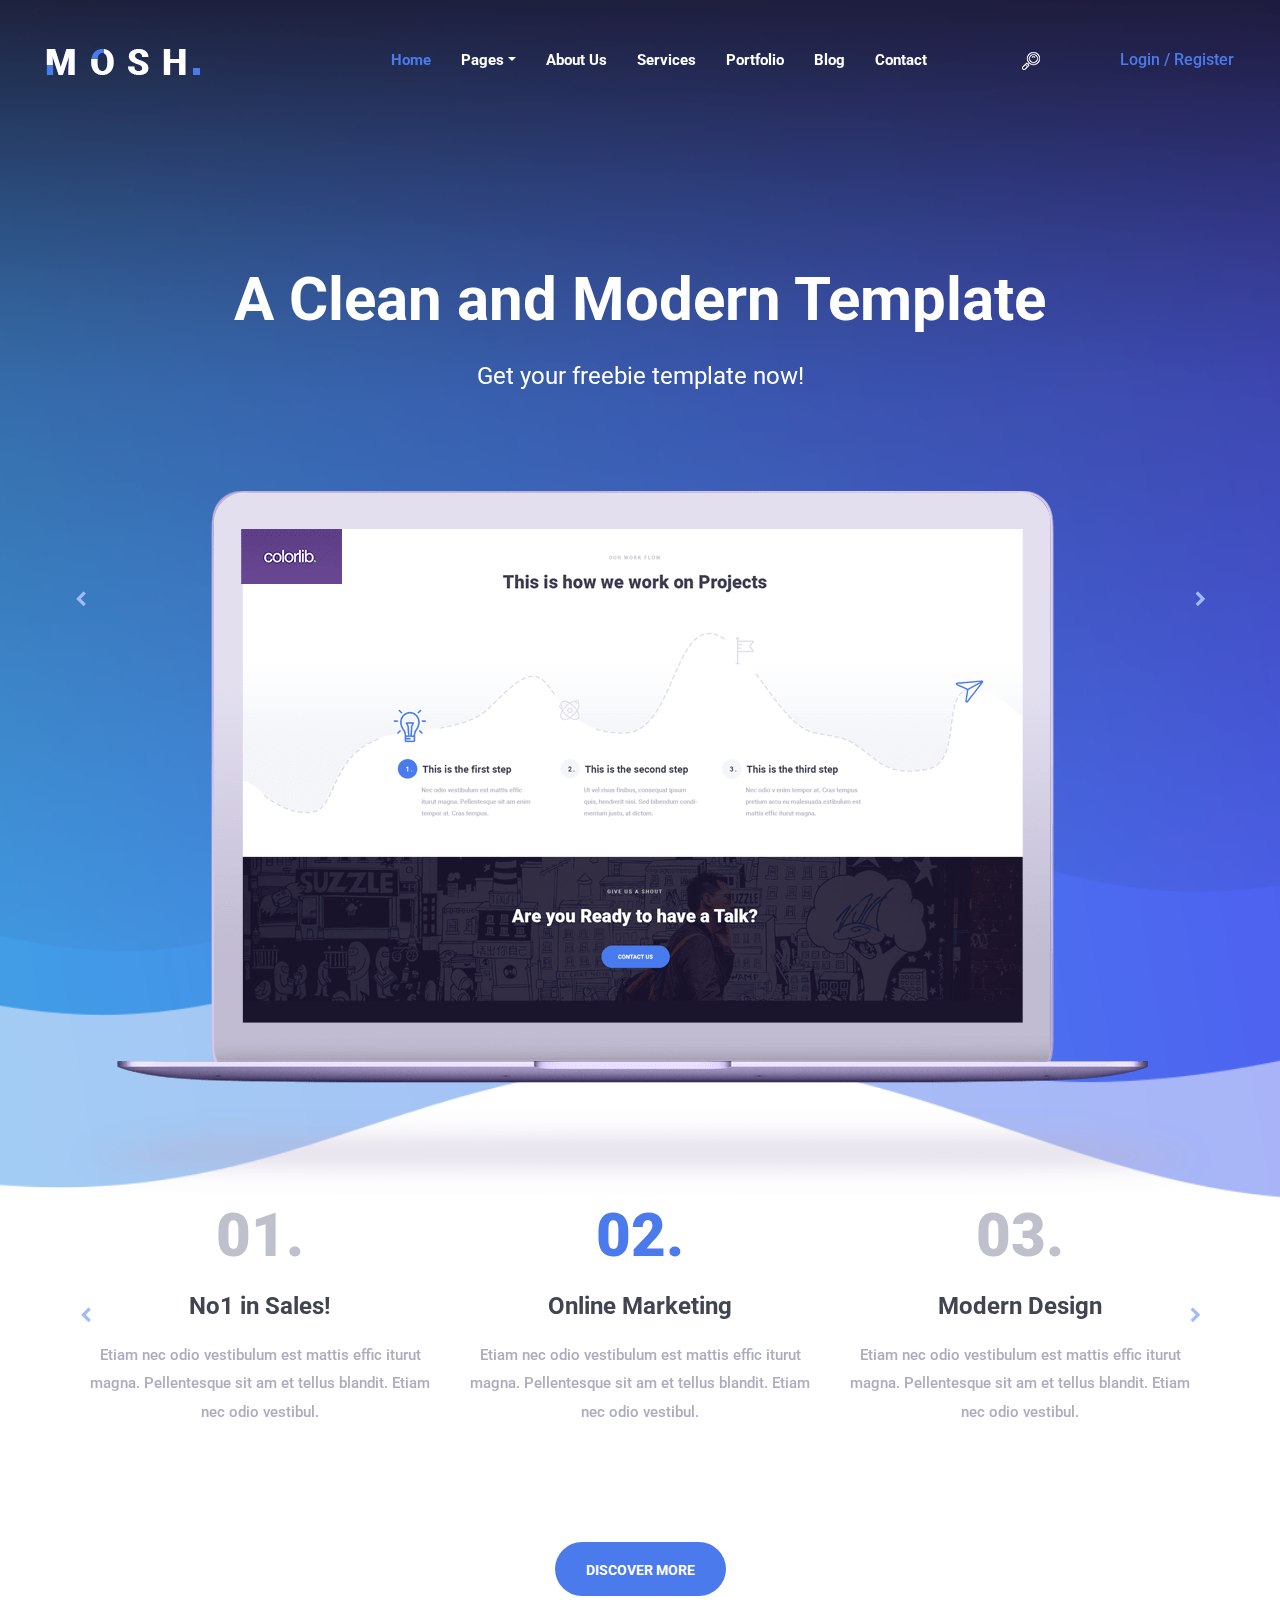
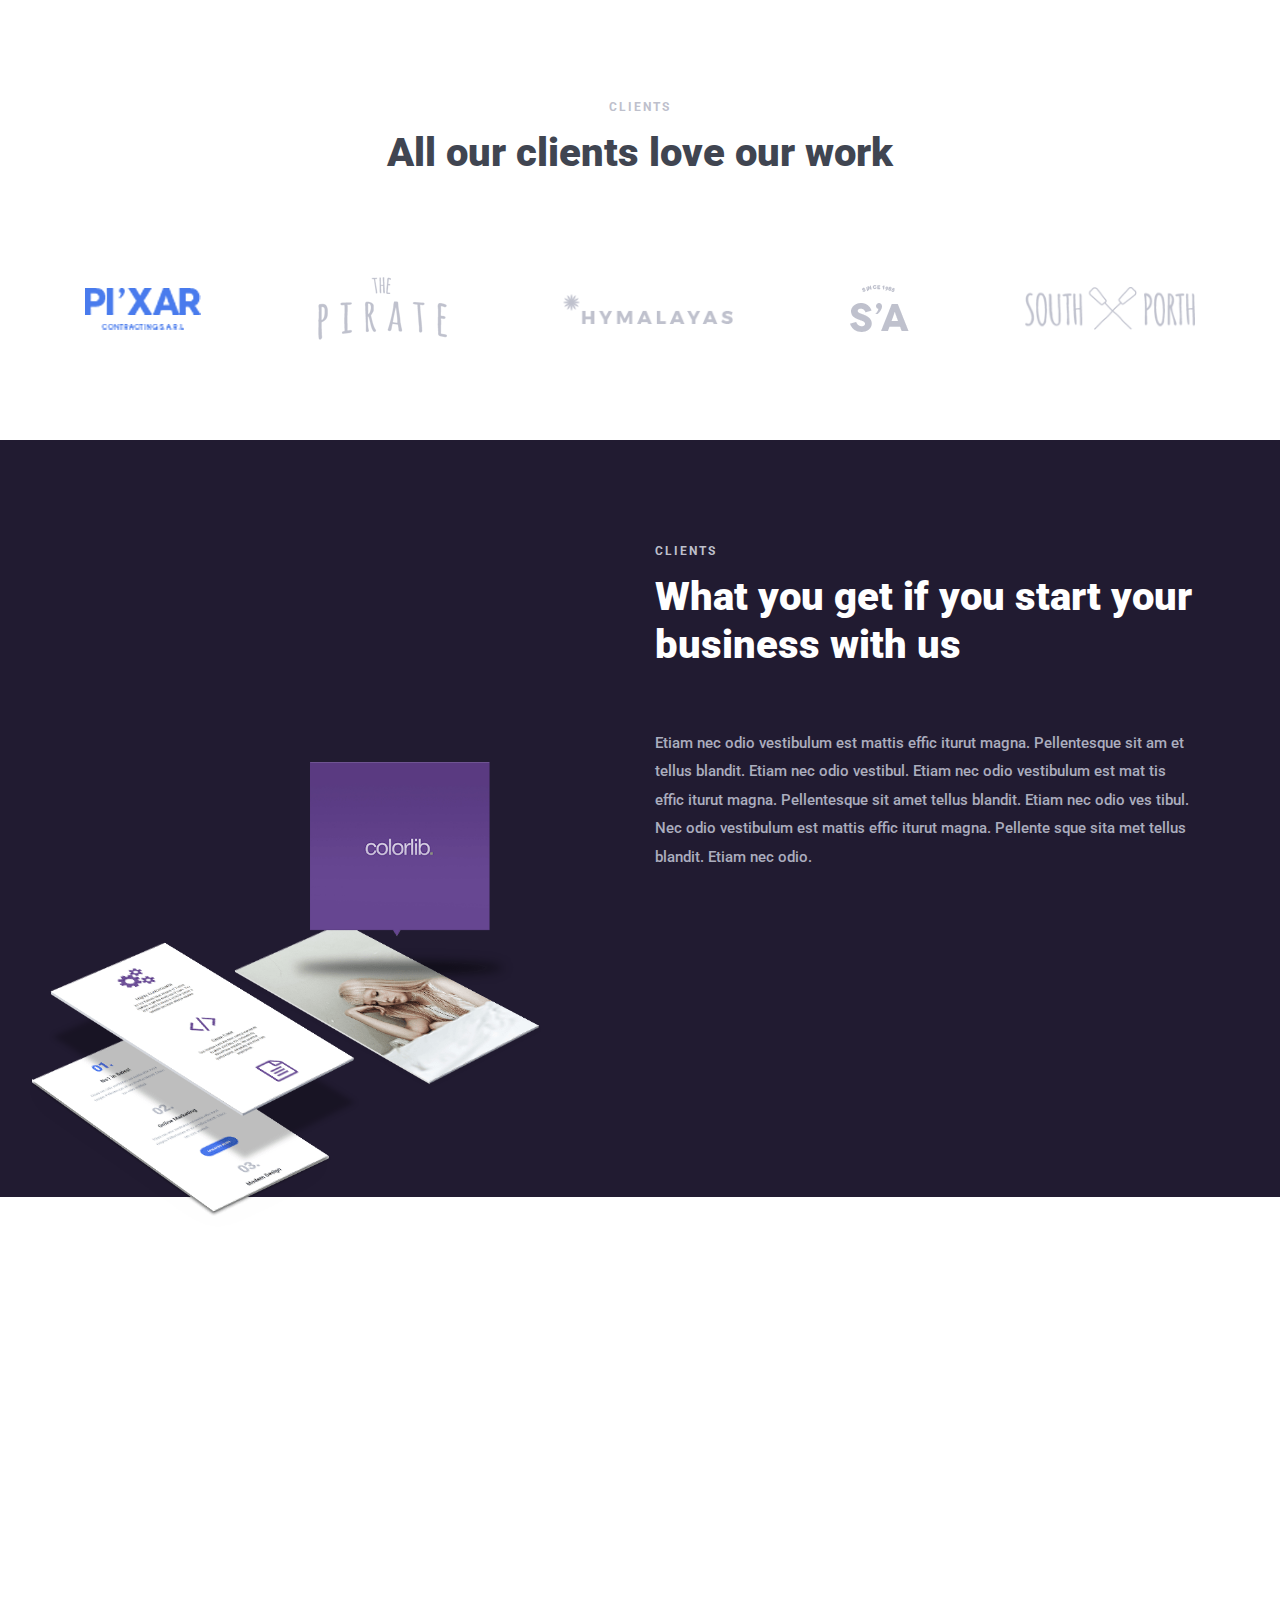
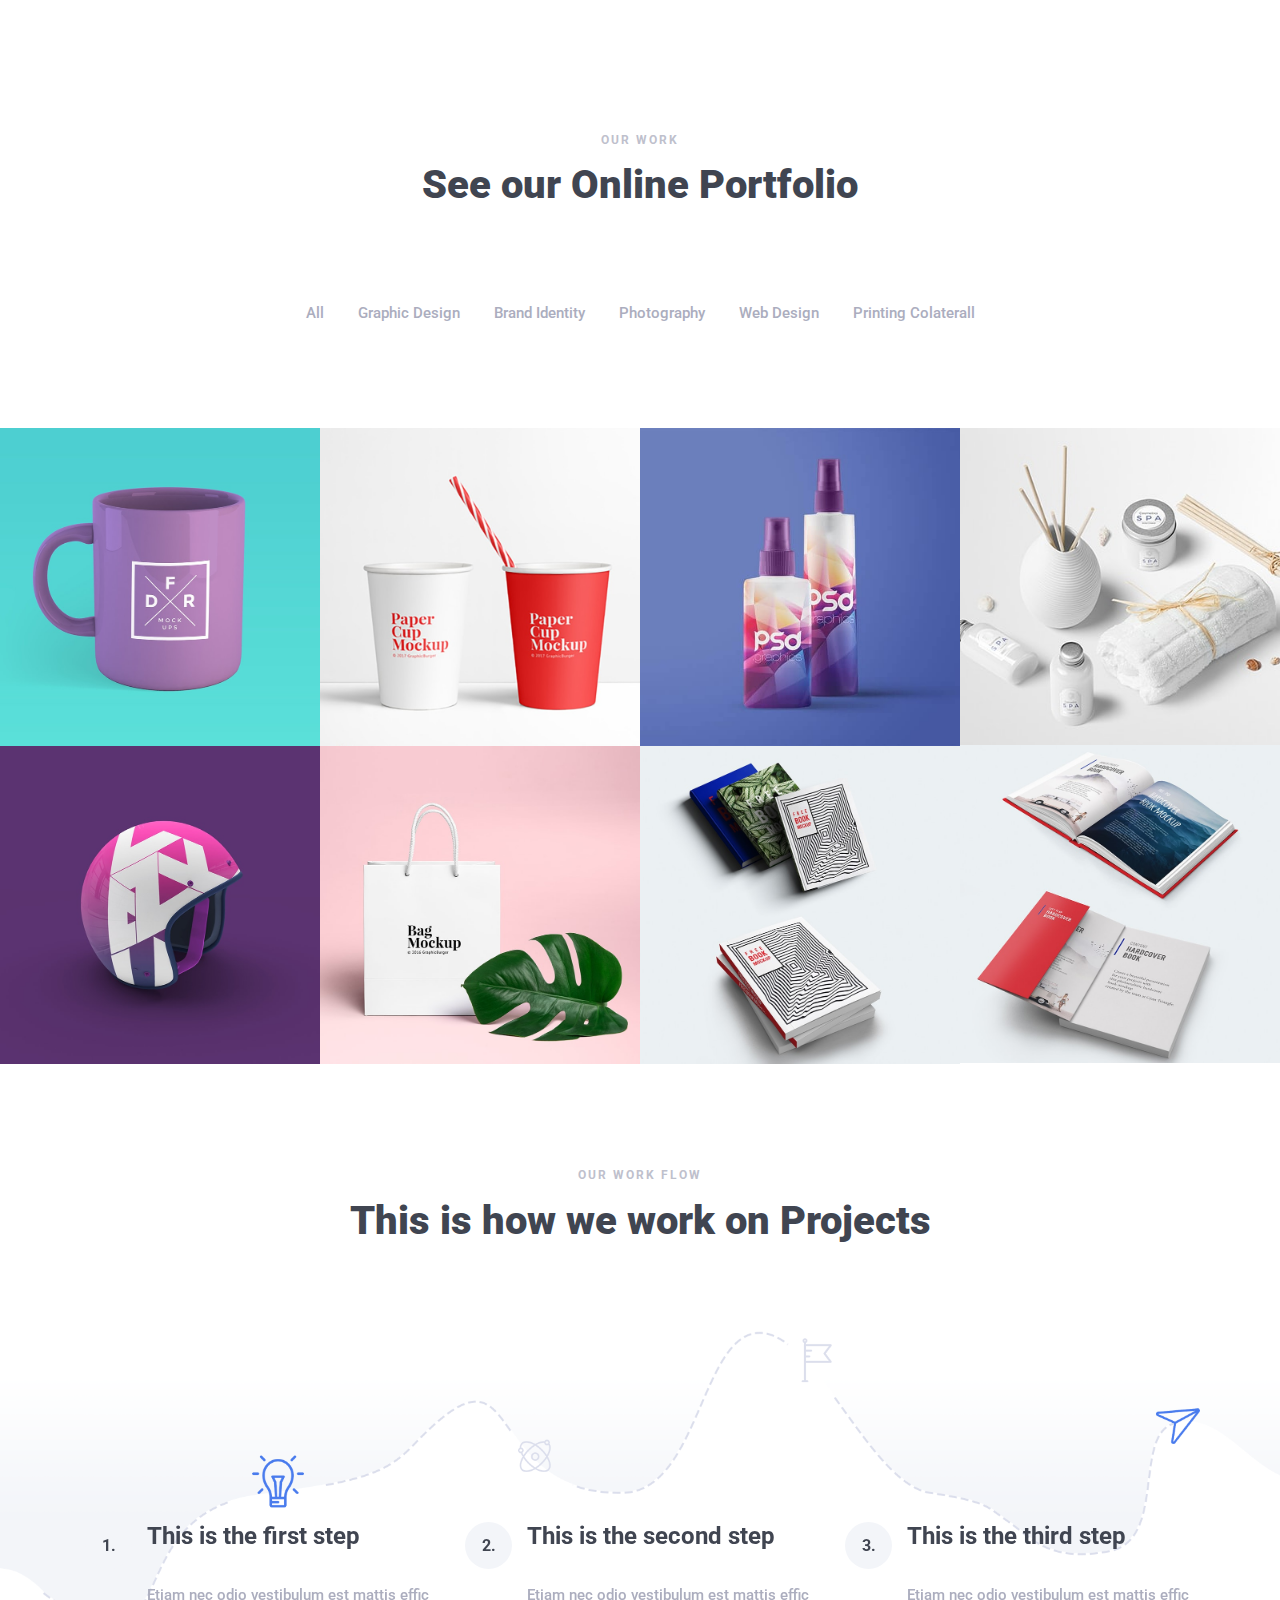
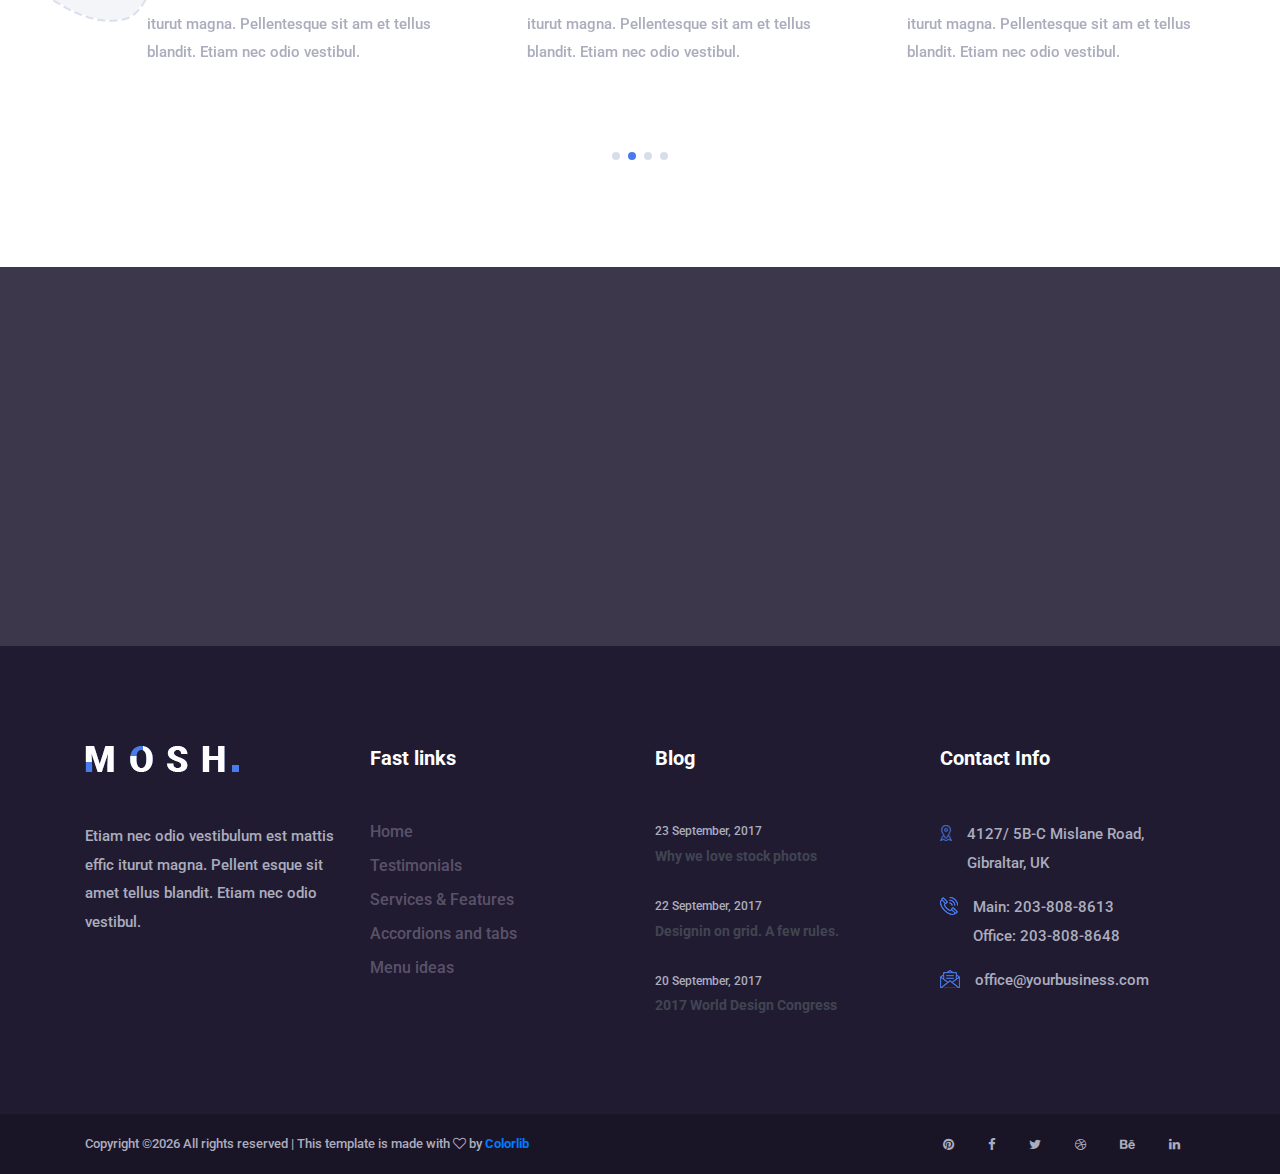
==== index.html @ dcdfb40d "yeet init" ====
<!DOCTYPE html>
<html lang="en">

<head>
  <meta charset="UTF-8">
  <meta name="description" content="">
  <meta http-equiv="X-UA-Compatible" content="IE=edge">
  <meta name="viewport" content="width=device-width, initial-scale=1, shrink-to-fit=no">
  <!-- The above 4 meta tags *must* come first in the head; any other head content must come *after* these tags -->

  <!-- Title -->
  <title>Mosh - Creative Business Template | Home</title>

  <!-- Favicon -->
  <link rel="icon" href="img/core-img/favicon.ico">

  <!-- Core Stylesheet -->
  <link href="style.css" rel="stylesheet">

  <!-- Responsive CSS -->
  <link href="css/responsive.css" rel="stylesheet">

</head>

<body>
  <!-- ***** Preloader Start ***** -->
  <div id="preloader">
    <div class="mosh-preloader"></div>
  </div>

  <!-- ***** Header Area Start ***** -->
  <header class="header_area clearfix">
    <div class="container-fluid h-100">
      <div class="row h-100">
        <!-- Menu Area Start -->
        <div class="col-12 h-100">
          <div class="menu_area h-100">
            <nav class="navbar h-100 navbar-expand-lg align-items-center">
              <!-- Logo -->
              <a class="navbar-brand" href="index.html"><img src="img/core-img/logo.png" alt="logo"></a>

              <!-- Menu Area -->
              <button class="navbar-toggler" type="button" data-toggle="collapse" data-target="#mosh-navbar" aria-controls="mosh-navbar" aria-expanded="false" aria-label="Toggle navigation"><span class="navbar-toggler-icon"></span></button>

              <div class="collapse navbar-collapse justify-content-end" id="mosh-navbar">
                <ul class="navbar-nav animated" id="nav">
                  <li class="nav-item active"><a class="nav-link" href="index.html">Home</a></li>
                  <li class="nav-item dropdown">
                    <a class="nav-link dropdown-toggle" href="#" id="moshDropdown" role="button" data-toggle="dropdown" aria-haspopup="true" aria-expanded="false">Pages</a>
                    <div class="dropdown-menu" aria-labelledby="moshDropdown">
                      <a class="dropdown-item" href="index.html">Home</a>
                      <a class="dropdown-item" href="about.html">About Us</a>
                      <a class="dropdown-item" href="services.html">Services</a>
                      <a class="dropdown-item" href="portfolio.html">Portfolio</a>
                      <a class="dropdown-item" href="blog.html">Blog</a>
                      <a class="dropdown-item" href="contact.html">Contact</a>
                      <div class="dropdown-divider"></div>
                      <a class="dropdown-item" href="elements.html">Elements</a>
                    </div>
                  </li>
                  <li class="nav-item"><a class="nav-link" href="about.html">About Us</a></li>
                  <li class="nav-item"><a class="nav-link" href="services.html">Services</a></li>
                  <li class="nav-item"><a class="nav-link" href="portfolio.html">Portfolio</a></li>
                  <li class="nav-item"><a class="nav-link" href="blog.html">Blog</a></li>
                  <li class="nav-item"><a class="nav-link" href="contact.html">Contact</a></li>
                </ul>
                <!-- Search Form Area Start -->
                <div class="search-form-area animated">
                  <form action="#" method="post">
                    <input type="search" name="search" id="search" placeholder="Type keywords &amp; hit enter">
                    <button type="submit" class="d-none"><img src="img/core-img/search-icon.png" alt="Search"></button>
                  </form>
                </div>
                <!-- Search btn -->
                <div class="search-button">
                  <a href="#" id="search-btn"><img src="img/core-img/search-icon.png" alt="Search"></a>
                </div>
                <!-- Login/Register btn -->
                <div class="login-register-btn">
                  <a href="#">Login</a>
                  <a href="#">/ Register</a>
                </div>
              </div>
            </nav>
          </div>
        </div>
      </div>
    </div>
  </header>
  <!-- ***** Header Area End ***** -->

  <!-- ***** Welcome Area Start ***** -->
  <section class="welcome_area clearfix" id="home" style="background-image: url(img/bg-img/welcome-bg.png)">
    <div class="hero-slides owl-carousel">
      <!-- Single Hero Slides -->
      <div class="single-hero-slide d-flex align-items-end justify-content-center">
        <div class="hero-slide-content text-center">
          <h2>A Clean and Modern Template</h2>
          <h4>Get your freebie template now!</h4>
          <img class="slide-img" src="img/bg-img/device.png" alt="">
        </div>
      </div>
      <!-- Single Hero Slides -->
      <div class="single-hero-slide d-flex align-items-end justify-content-center">
        <div class="hero-slide-content text-center">
          <h2>A Clean and Modern Template</h2>
          <h4>Get your freebie template now!</h4>
          <img class="slide-img" src="img/bg-img/device.png" alt="">
        </div>
      </div>
    </div>
  </section>
  <!-- ***** Welcome Area End ***** -->

  <!-- ***** Service Area Start ***** -->
  <section class="mosh-service-area clearfix">
    <div class="container">
      <div class="row">
        <div class="col-12">
          <div class="mosh-service-slides owl-carousel">
            <!-- Single Service Area -->
            <div class="single-service-area text-center">
              <h2>01.</h2>
              <h4>No1 in Sales!</h4>
              <p>Etiam nec odio vestibulum est mattis effic iturut magna. Pellentesque sit am et tellus blandit. Etiam nec odio vestibul.</p>
            </div>
            <!-- Single Service Area -->
            <div class="single-service-area text-center">
              <h2>02.</h2>
              <h4>Online Marketing</h4>
              <p>Etiam nec odio vestibulum est mattis effic iturut magna. Pellentesque sit am et tellus blandit. Etiam nec odio vestibul.</p>
            </div>
            <!-- Single Service Area -->
            <div class="single-service-area text-center">
              <h2>03.</h2>
              <h4>Modern Design</h4>
              <p>Etiam nec odio vestibulum est mattis effic iturut magna. Pellentesque sit am et tellus blandit. Etiam nec odio vestibul.</p>
            </div>
            <!-- Single Service Area -->
            <div class="single-service-area text-center">
              <h2>04.</h2>
              <h4>No1 in Sales!</h4>
              <p>Etiam nec odio vestibulum est mattis effic iturut magna. Pellentesque sit am et tellus blandit. Etiam nec odio vestibul.</p>
            </div>
            <!-- Single Service Area -->
            <div class="single-service-area text-center">
              <h2>05.</h2>
              <h4>Online Marketing</h4>
              <p>Etiam nec odio vestibulum est mattis effic iturut magna. Pellentesque sit am et tellus blandit. Etiam nec odio vestibul.</p>
            </div>
            <!-- Single Service Area -->
            <div class="single-service-area text-center">
              <h2>06.</h2>
              <h4>Modern Design</h4>
              <p>Etiam nec odio vestibulum est mattis effic iturut magna. Pellentesque sit am et tellus blandit. Etiam nec odio vestibul.</p>
            </div>
          </div>
        </div>
        <!-- Discover More btn -->
        <div class="col-12 text-center mt-100">
          <a href="#" class="btn mosh-btn">Discover More</a>
        </div>
      </div>
    </div>
  </section>
  <!-- ***** Service Area End ***** -->

  <!-- ***** Clients Area Start ***** -->
  <section class="mosh-clients-area section_padding_100 clearfix">
    <div class="container">
      <div class="row">
        <div class="col-12">
          <div class="section-heading text-center">
            <p>clients</p>
            <h2>All our clients love our work</h2>
          </div>
        </div>
        <div class="col-12">
          <div class="clients-logo-area d-sm-flex align-items-center justify-content-between">
            <a href="#"><img src="img/clients-img/1.png" alt=""></a>
            <a href="#"><img src="img/clients-img/2.png" alt=""></a>
            <a href="#"><img src="img/clients-img/3.png" alt=""></a>
            <a href="#"><img src="img/clients-img/4.png" alt=""></a>
            <a href="#"><img src="img/clients-img/5.png" alt=""></a>
          </div>
        </div>
      </div>
    </div>
  </section>
  <!-- ***** Clients Area End ***** -->

  <!-- ***** Features Area Start ***** -->
  <section class="mosh-features-area section_padding_100 clearfix">
    <div class="container">
      <div class="row justify-content-end">
        <div class="col-12 col-md-6">
          <div class="section-heading">
            <p>clients</p>
            <h2>What you get if you start your business with us</h2>
          </div>
          <div class="features-content">
            <p>Etiam nec odio vestibulum est mattis effic iturut magna. Pellentesque sit am et tellus blandit. Etiam nec odio vestibul. Etiam nec odio vestibulum est mat tis effic iturut magna. Pellentesque sit amet tellus blandit. Etiam nec odio ves
              tibul. Nec odio vestibulum est mattis effic iturut magna. Pellente sque sita met tellus blandit. Etiam nec odio.</p>
            <!-- Progress Bar Content Area -->
            <div class="features-progress-bar mt-50">
              <!-- Single Progress Bar -->
              <div class="single_progress_bar mb-15 wow fadeInUp" data-wow-delay="0.2s">
                <p>Development</p>
                <div id="bar1" class="barfiller">
                  <div class="tipWrap">
                    <span class="tip"></span>
                  </div>
                  <span class="fill" data-percentage="70"></span>
                </div>
              </div>
              <!-- Single Progress Bar -->
              <div class="single_progress_bar mb-15 wow fadeInUp" data-wow-delay="0.4s">
                <p>Design</p>
                <div id="bar2" class="barfiller">
                  <div class="tipWrap">
                    <span class="tip"></span>
                  </div>
                  <span class="fill" data-percentage="90"></span>
                </div>
              </div>
              <!-- Single Progress Bar -->
              <div class="single_progress_bar mb-15 wow fadeInUp" data-wow-delay="0.6s">
                <p>SEO</p>
                <div id="bar3" class="barfiller">
                  <div class="tipWrap">
                    <span class="tip"></span>
                  </div>
                  <span class="fill" data-percentage="55"></span>
                </div>
              </div>
            </div>
          </div>
        </div>
      </div>
    </div>
    <!-- Feature Thumb -->
    <div class="features-img">
      <img src="img/bg-img/features.png" alt="">
    </div>
  </section>
  <!-- ***** Feature Area End ***** -->

  <!-- ***** Service Area Start ***** -->
  <section class="mosh-more-services-area d-sm-flex clearfix">
    <div class="single-more-service-area">
      <div class="more-service-content text-center wow fadeInUp" data-wow-delay=".1s">
        <img src="img/core-img/trophy.png" alt="">
        <h4>No1 in Sales!</h4>
        <p>Nec odio vestibulum est mattis effic iturut magna. Pellentesque sit am.</p>
      </div>
    </div>
    <div class="single-more-service-area">
      <div class="more-service-content text-center wow fadeInUp" data-wow-delay=".4s">
        <img src="img/core-img/edit.png" alt="">
        <h4>Documentation inside</h4>
        <p>Tiam nec odio vestibulum est mattis effic iturut magna. Pellentesque sit am.</p>
      </div>
    </div>
    <div class="single-more-service-area">
      <div class="more-service-content text-center wow fadeInUp" data-wow-delay=".7s">
        <img src="img/core-img/video-camera.png" alt="">
        <h4>Modern Design</h4>
        <p>Etiam nec odio vestibulum est mattis effic iturut magna. Pellentesque sit am.</p>
      </div>
    </div>
    <div class="single-more-service-area">
      <div class="more-service-content text-center wow fadeInUp" data-wow-delay="1s">
        <img src="img/core-img/presentation.png" alt="">
        <h4>Marketing Strategist</h4>
        <p>Etiam nec odio vestibulum est mattis effic iturut magna. Pellentesque sit am.</p>
      </div>
    </div>
  </section>
  <!-- ***** Service Area End ***** -->

  <!-- ***** Portfolio Area Start ***** -->
  <section class="mosh-portfolio-area section_padding_100_0 clearfix">
    <div class="container">
      <div class="row">
        <div class="col-12">
          <div class="section-heading text-center">
            <p>Our Work</p>
            <h2>See our Online Portfolio</h2>
          </div>
        </div>
      </div>
    </div>

    <div class="mosh-projects-menu">
      <div class="text-center portfolio-menu">
        <p class="active" data-filter="*">All</p>
        <p data-filter=".gd">Graphic Design</p>
        <p data-filter=".bi">Brand Identity</p>
        <p data-filter=".pho">Photography</p>
        <p data-filter=".wd">Web Design</p>
        <p data-filter=".pc">Printing Colaterall</p>
      </div>
    </div>

    <div class="mosh-portfolio">
      <!-- Single gallery Item Start -->
      <div class="single_gallery_item gd">
        <img src="img/portfolio-img/1.jpg" alt="">
        <div class="gallery-hover-overlay d-flex align-items-center justify-content-center">
          <div class="port-hover-text text-center">
            <h4>DFR Corp. Branding</h4>
            <a href="#">Brand Identity</a>
          </div>
        </div>
      </div>
      <!-- Single gallery Item Start -->
      <div class="single_gallery_item bi">
        <img src="img/portfolio-img/2.jpg" alt="">
        <div class="gallery-hover-overlay d-flex align-items-center justify-content-center">
          <div class="port-hover-text text-center">
            <h4>DFR Corp. Branding</h4>
            <a href="#">Brand Identity</a>
          </div>
        </div>
      </div>
      <!-- Single gallery Item Start -->
      <div class="single_gallery_item gd bi">
        <img src="img/portfolio-img/3.jpg" alt="">
        <div class="gallery-hover-overlay d-flex align-items-center justify-content-center">
          <div class="port-hover-text text-center">
            <h4>DFR Corp. Branding</h4>
            <a href="#">Brand Identity</a>
          </div>
        </div>
      </div>
      <!-- Single gallery Item Start -->
      <div class="single_gallery_item pho">
        <img src="img/portfolio-img/4.jpg" alt="">
        <div class="gallery-hover-overlay d-flex align-items-center justify-content-center">
          <div class="port-hover-text text-center">
            <h4>DFR Corp. Branding</h4>
            <a href="#">Brand Identity</a>
          </div>
        </div>
      </div>
      <!-- Single gallery Item Start -->
      <div class="single_gallery_item pho">
        <img src="img/portfolio-img/5.jpg" alt="">
        <div class="gallery-hover-overlay d-flex align-items-center justify-content-center">
          <div class="port-hover-text text-center">
            <h4>DFR Corp. Branding</h4>
            <a href="#">Brand Identity</a>
          </div>
        </div>
      </div>
      <!-- Single gallery Item Start -->
      <div class="single_gallery_item wd pc">
        <img src="img/portfolio-img/6.jpg" alt="">
        <div class="gallery-hover-overlay d-flex align-items-center justify-content-center">
          <div class="port-hover-text text-center">
            <h4>DFR Corp. Branding</h4>
            <a href="#">Brand Identity</a>
          </div>
        </div>
      </div>
      <!-- Single gallery Item Start -->
      <div class="single_gallery_item wd">
        <img src="img/portfolio-img/7.jpg" alt="">
        <div class="gallery-hover-overlay d-flex align-items-center justify-content-center">
          <div class="port-hover-text text-center">
            <h4>DFR Corp. Branding</h4>
            <a href="#">Brand Identity</a>
          </div>
        </div>
      </div>
      <!-- Single gallery Item Start -->
      <div class="single_gallery_item pc">
        <img src="img/portfolio-img/8.jpg" alt="">
        <div class="gallery-hover-overlay d-flex align-items-center justify-content-center">
          <div class="port-hover-text text-center">
            <h4>DFR Corp. Branding</h4>
            <a href="#">Brand Identity</a>
          </div>
        </div>
      </div>
    </div>
  </section>
  <!-- ***** Portfolio Area End ***** -->

  <!-- ***** Workflow Area Start ***** -->
  <section class="mosh-workflow-area section_padding_100_0 clearfix">
    <div class="container">
      <div class="row">
        <div class="col-12">
          <div class="section-heading text-center mb-0">
            <p>Our Work Flow</p>
            <h2>This is how we work on Projects</h2>
          </div>
        </div>
      </div>
    </div>

    <div class="workflow-img">
      <img src="img/core-img/work-progress.png" alt="">
    </div>

    <div class="workflow-slides-area">
      <div class="container">
        <div class="row">
          <div class="col-12">
            <div class="mosh-workflow-slides owl-carousel">
              <!-- Single Service Area -->
              <div class="single-workflow-area d-flex">
                <h2>1.</h2>
                <div class="workflow-content ml-15">
                  <h4>This is the first step</h4>
                  <p>Etiam nec odio vestibulum est mattis effic iturut magna. Pellentesque sit am et tellus blandit. Etiam nec odio vestibul.</p>
                </div>
              </div>
              <!-- Single Service Area -->
              <div class="single-workflow-area d-flex">
                <h2>2.</h2>
                <div class="workflow-content ml-15">
                  <h4>This is the second step</h4>
                  <p>Etiam nec odio vestibulum est mattis effic iturut magna. Pellentesque sit am et tellus blandit. Etiam nec odio vestibul.</p>
                </div>
              </div>
              <!-- Single Service Area -->
              <div class="single-workflow-area d-flex">
                <h2>3.</h2>
                <div class="workflow-content ml-15">
                  <h4>This is the third step</h4>
                  <p>Etiam nec odio vestibulum est mattis effic iturut magna. Pellentesque sit am et tellus blandit. Etiam nec odio vestibul.</p>
                </div>
              </div>
              <!-- Single Service Area -->
              <div class="single-workflow-area d-flex">
                <h2>4.</h2>
                <div class="workflow-content ml-15">
                  <h4>This is the fourth step</h4>
                  <p>Etiam nec odio vestibulum est mattis effic iturut magna. Pellentesque sit am et tellus blandit. Etiam nec odio vestibul.</p>
                </div>
              </div>
            </div>
          </div>
        </div>
      </div>
    </div>
  </section>
  <!-- ***** Service Area End ***** -->

  <!-- ***** CTA Area Start ***** -->
  <section class="mosh-call-to-action-area bg-img bg-overlay section_padding_100" style="background-image: url(img/bg-img/cta.jpg);">
    <div class="container">
      <div class="row">
        <div class="col-12">
          <div class="cta-content text-center wow fadeIn" data-wow-delay="0.5s">
            <div class="section-heading">
              <p>give us a shout</p>
              <h2>Are you Ready to have a Talk?</h2>
              <a href="contact.html" class="btn mosh-btn">Contact Us</a>
            </div>
          </div>
        </div>
      </div>
    </div>
  </section>
  <!-- ***** CTA Area End ***** -->

  <!-- ***** Footer Area Start ***** -->
  <footer class="footer-area clearfix">
    <!-- Top Fotter Area -->
    <div class="top-footer-area section_padding_100_0">
      <div class="container">
        <div class="row">
          <div class="col-12 col-sm-6 col-lg-3">
            <div class="single-footer-widget mb-100">
              <a href="#" class="mb-50 d-block"><img src="img/core-img/logo.png" alt=""></a>
              <p>Etiam nec odio vestibulum est mattis effic iturut magna. Pellent esque sit amet tellus blandit. Etiam nec odio vestibul.</p>
            </div>
          </div>
          <div class="col-12 col-sm-6 col-lg-3">
            <div class="single-footer-widget mb-100">
              <h5>Fast links</h5>
              <ul>
                <li><a href="#">Home</a></li>
                <li><a href="#">Testimonials</a></li>
                <li><a href="#">Services &amp; Features</a></li>
                <li><a href="#">Accordions and tabs</a></li>
                <li><a href="#">Menu ideas</a></li>
              </ul>
            </div>
          </div>
          <div class="col-12 col-sm-6 col-lg-3">
            <div class="single-footer-widget mb-100">
              <h5>Blog</h5>
              <div class="footer-single--blog-post">
                <a href="#" class="blog-post-date">
                  <p>23 September, 2017</p>
                </a>
                <a href="#" class="blog-post-title">
                  <h6>Why we love stock photos</h6>
                </a>
              </div>
              <div class="footer-single--blog-post">
                <a href="#" class="blog-post-date">
                  <p>22 September, 2017</p>
                </a>
                <a href="#" class="blog-post-title">
                  <h6>Designin on grid. A few rules. </h6>
                </a>
              </div>
              <div class="footer-single--blog-post">
                <a href="#" class="blog-post-date">
                  <p>20 September, 2017</p>
                </a>
                <a href="#" class="blog-post-title">
                  <h6>2017 World Design Congress</h6>
                </a>
              </div>
            </div>
          </div>
          <div class="col-12 col-sm-6 col-lg-3">
            <div class="single-footer-widget mb-100">
              <h5>Contact Info</h5>
              <div class="footer-single-contact-info d-flex">
                <div class="contact-icon">
                  <img src="img/core-img/map.png" alt="">
                </div>
                <p>4127/ 5B-C Mislane Road, Gibraltar, UK</p>
              </div>
              <div class="footer-single-contact-info d-flex">
                <div class="contact-icon">
                  <img src="img/core-img/call.png" alt="">
                </div>
                <p>Main: 203-808-8613 <br> Office: 203-808-8648</p>
              </div>
              <div class="footer-single-contact-info d-flex">
                <div class="contact-icon">
                  <img src="img/core-img/message.png" alt="">
                </div>
                <p>office@yourbusiness.com</p>
              </div>
            </div>
          </div>
        </div>
      </div>
    </div>
    <!-- Fotter Bottom Area -->
    <div class="footer-bottom-area">
      <div class="container h-100">
        <div class="row h-100">
          <div class="col-12 h-100">
            <div class="footer-bottom-content h-100 d-md-flex justify-content-between align-items-center">
              <div class="copyright-text">
                <p>
                  <!-- Link back to Colorlib can't be removed. Template is licensed under CC BY 3.0. -->
                  Copyright &copy;<script>
                    document.write(new Date().getFullYear());
                  </script> All rights reserved | This template is made with <i class="fa fa-heart-o" aria-hidden="true"></i> by <a href="https://colorlib.com" target="_blank">Colorlib</a>
                  <!-- Link back to Colorlib can't be removed. Template is licensed under CC BY 3.0. -->
                </p>
              </div>
              <div class="footer-social-info">
                <a href="#"><i class="fa fa-pinterest" aria-hidden="true"></i></a>
                <a href="#"><i class="fa fa-facebook" aria-hidden="true"></i></a>
                <a href="#"><i class="fa fa-twitter" aria-hidden="true"></i></a>
                <a href="#"><i class="fa fa-dribbble" aria-hidden="true"></i></a>
                <a href="#"><i class="fa fa-behance" aria-hidden="true"></i></a>
                <a href="#"><i class="fa fa-linkedin" aria-hidden="true"></i></a>
              </div>
            </div>
          </div>
        </div>
      </div>
    </div>
  </footer>
  <!-- ***** Footer Area End ***** -->

  <!-- jQuery-2.2.4 js -->
  <script src="js/jquery-2.2.4.min.js"></script>
  <!-- Popper js -->
  <script src="js/popper.min.js"></script>
  <!-- Bootstrap js -->
  <script src="js/bootstrap.min.js"></script>
  <!-- All Plugins js -->
  <script src="js/plugins.js"></script>
  <!-- Active js -->
  <script src="js/active.js"></script>
</body>

</html>
---- style.css ----
/* [Master Stylesheet] */

/* ------------------------------------------------
:: Template Name: Mosh - Creative Business Template
:: Template Author: Colorlib
:: Template Author URI: https://colorlib.com
:: Description: Mosh - is a Creative Business Template. It's very clean, creative & beautiful. It's super responsive & ultra light.
:: Tags: Colorlib, App Landing, Apps, Responsive App Landing, Bootstrap 4, Free Theme, Free HTML Template, HTML5 Template etc.
:: Version: v1.0.0
:: Created: 01/02/2018
------------------------------------------------ */

@import url('https://fonts.googleapis.com/css?family=Roboto:400,500,700,900');

@import 'css/bootstrap.min.css';
@import 'css/owl.carousel.min.css';
@import 'css/animate.css';
@import 'css/magnific-popup.css';
@import 'css/font-awesome.min.css';

/* --------------------------
:: 1.0 Base CSS Start
-------------------------- */

* {
    margin: 0;
    padding: 0;
}

body,
html {
    font-family: 'Roboto', sans-serif;
}

h1,
h2,
h3,
h4,
h5,
h6 {
    font-family: 'Roboto', sans-serif;
    font-weight: 700;
    color: #404551;
    line-height: 1.2;
}

a,
a:hover,
a:focus,
a:active {
    font-weight: 700;
    text-decoration: none;
    -webkit-transition-duration: 500ms;
    transition-duration: 500ms;
}

li {
    list-style: none;
}

p {
    font-family: 'Roboto', sans-serif;
    color: #abadbe;
    font-size: 15px;
    font-weight: 500;
    margin-top: 0;
    line-height: 1.9;
}

ul,
ol {
    margin: 0;
    padding: 0;
}

img {
    max-width: 100%;
    height: auto;
}

.section_padding_100 {
    padding-top: 100px;
    padding-bottom: 100px;
}

.section_padding_100_0 {
    padding-top: 100px;
    padding-bottom: 0;
}

.section_padding_100_50 {
    padding-top: 100px;
    padding-bottom: 50px;
}

.section_padding_100_70 {
    padding-top: 100px;
    padding-bottom: 70px;
}

.section_padding_50 {
    padding-top: 50px;
    padding-bottom: 50px;
}

.section_padding_50_20 {
    padding-top: 50px;
    padding-bottom: 20px;
}

.section_padding_150 {
    padding-top: 150px;
    padding-bottom: 150px;
}

.section_padding_200 {
    padding-top: 200px;
    padding-bottom: 200px;
}

.section_padding_0_100 {
    padding-top: 0;
    padding-bottom: 100px;
}

.section_padding_70 {
    padding-top: 70px;
    padding-bottom: 70px;
}

.section_padding_0_50 {
    padding-top: 0;
    padding-bottom: 50px;
}

.mt-15 {
    margin-top: 15px;
}

.mt-30 {
    margin-top: 30px;
}

.mt-40 {
    margin-top: 40px;
}

.mt-50 {
    margin-top: 50px;
}

.mt-100 {
    margin-top: 100px;
}

.mt-150 {
    margin-top: 150px;
}

.mr-15 {
    margin-right: 15px;
}

.mr-30 {
    margin-right: 30px;
}

.mr-50 {
    margin-right: 50px;
}

.mr-100 {
    margin-right: 100px;
}

.mb-15 {
    margin-bottom: 15px;
}

.mb-30 {
    margin-bottom: 30px;
}

.mb-50 {
    margin-bottom: 50px;
}

.mb-100 {
    margin-bottom: 100px;
}

.ml-15 {
    margin-left: 15px;
}

.ml-30 {
    margin-left: 30px;
}

.ml-50 {
    margin-left: 50px;
}

.ml-100 {
    margin-left: 100px;
}

#preloader {
    overflow: hidden;
    background-color: #211b31;
    height: 100%;
    left: 0;
    position: fixed;
    top: 0;
    width: 100%;
    z-index: 999999;
}

.mosh-preloader {
    overflow: hidden;
    -webkit-animation: 3000ms linear 0s normal none infinite running mosh-preloader;
    animation: 3000ms linear 0s normal none infinite running mosh-preloader;
    background-color: transparent;
    border-color: #f1f2f3 #f1f2f3 #4a7aec;
    border-radius: 50%;
    border-style: solid;
    border-width: 4px;
    height: 50px;
    left: calc(50% - 25px);
    position: relative;
    top: calc(50% - 25px);
    width: 50px;
    z-index: 9;
}

@-webkit-keyframes mosh-preloader {
    0% {
        -webkit-transform: rotate(0deg);
        transform: rotate(0deg);
    }
    100% {
        -webkit-transform: rotate(360deg);
        transform: rotate(360deg);
    }
}

@keyframes mosh-preloader {
    0% {
        -webkit-transform: rotate(0deg);
        transform: rotate(0deg);
    }
    100% {
        -webkit-transform: rotate(360deg);
        transform: rotate(360deg);
    }
}

#scrollUp {
    bottom: 0;
    font-size: 24px;
    right: 30px;
    width: 40px;
    background: #4a7aec;
    color: #fff;
    text-align: center;
    height: 40px;
    line-height: 38px;
    border-radius: 0;
    box-shadow: 2px 10px 8px rgba(0, 0, 0, 0.15);
}

.mosh-table {
    display: table;
    height: 100%;
    left: 0;
    position: relative;
    top: 0;
    width: 100%;
    z-index: 2;
}

.mosh-table-cell {
    display: table-cell;
    vertical-align: middle;
}

.section-heading {
    margin-bottom: 100px;
}

.section-heading > p {
    font-weight: 700;
    color: #bec0cc;
    font-size: 12px;
    margin-bottom: 10px;
    text-transform: uppercase;
    letter-spacing: 2px;
}

.section-heading > h2 {
    font-size: 40px;
    margin: 0;
    font-weight: 900;
}

.section-heading > h5 {
    font-size: 22px;
    color: #abadbe;
    line-height: 1.8;
    font-weight: 500;
}

.mosh-btn {
    background-color: #4a7aec;
    min-width: 150px;
    height: 54px;
    padding: 0 30px;
    border-radius: 70px;
    color: #fff;
    font-size: 14px;
    line-height: 54px;
    font-weight: 700;
    text-transform: uppercase;
    -webkit-transition-duration: 500ms;
    transition-duration: 500ms;
}

.mosh-btn:hover {
    background-color: #1a3c8d;
    color: #fff;
}

.bg-overlay,
.bg-overlay-white {
    position: relative;
    z-index: 1;
}

.bg-overlay:after,
.bg-overlay-white:after {
    background-color: rgba(33, 27, 49, 0.88);
    width: 100%;
    height: 100%;
    top: 0;
    left: 0;
    content: '';
    z-index: -1;
    position: absolute;
}

.bg-overlay-white:after {
    background-color: rgba(231, 235, 246, 0.89);
}

.bg-img {
    background-position: center center;
    background-repeat: no-repeat;
    background-size: cover;
}

/* --------------------------
:: 2.0 Header Area CSS
-------------------------- */

.header_area {
    left: 0;
    position: absolute;
    width: 100%;
    z-index: 999;
    top: 0;
    padding: 0 15px;
    height: 120px;
    background-color: transparent;
    -webkit-transition-duration: 700ms;
    transition-duration: 700ms;
}

.menu_area {
    position: relative;
    z-index: 2;
}

.menu_area #nav .nav-link {
    color: #fff;
    display: block;
    font-size: 15px;
    -webkit-transition-duration: 500ms;
    transition-duration: 500ms;
    padding: 0 15px;
}

.menu_area .dropdown-menu.show {
    border: none;
    box-shadow: 3px 5px 12px rgba(0, 0, 0, 0.15);
}

.menu_area .dropdown-item {
    font-size: 14px;
    font-weight: 700;
    color: #9597a6;
}

.menu_area #nav .nav-link:hover,
.menu_area #nav .nav-item.active .nav-link,
.menu_area .dropdown-item:hover {
    color: #4a7aec;
}

.login-register-btn a {
    color: #4a7aec;
    display: inline-block;
    font-weight: 500;
}

.login-register-btn a:hover {
    color: #fff;
}

.search-button > a {
    margin: 0 80px;
}

.navbar-nav {
    -webkit-transition-duration: 500ms;
    transition-duration: 500ms;
}

/* Search Form CSS */

.search-form-area {
    width: auto;
    height: 50px;
    display: none;
    -webkit-transition-duration: 500ms;
    transition-duration: 500ms;
}

.search-form-open .search-form-area {
    display: block !important;
}

.search-form-open .navbar-nav {
    display: none !important;
}

.search-form-area #search {
    width: 550px;
    height: 50px;
    border-radius: 10px;
    border: 2px solid rgba(255, 255, 255, 0.7);
    padding: 0 30px;
    color: #fff !important;
    font-size: 14px;
    background-color: transparent;
    -webkit-transition-duration: 500ms;
    transition-duration: 500ms;
}

/* Sticky CSS */

.header_area.sticky {
    background-color: #25499f;
    box-shadow: 0 6px 20px rgba(0, 0, 0, 0.15);
    height: 80px;
    position: fixed;
    top: 0;
    z-index: 999;
}

/* --------------------------
:: 3.0 Welcome Area CSS
-------------------------- */

.welcome_area {
    position: relative;
    z-index: 2;
    height: 1200px;
    background-repeat: no-repeat;
    background-size: cover;
    background-position: center center;
}

.hero-slides {
    position: relative;
    z-index: 2;
}

.single-hero-slide {
    height: 1200px;
    width: 100%;
    position: relative;
    z-index: 1;
}

.hero-slide-content h2 {
    font-size: 60px;
    color: #fff;
    line-height: 1.8;
}

.hero-slide-content h4 {
    color: #fff;
    font-weight: 400;
    margin-bottom: 0;
}

.hero-slide-content .slide-img {
    color: #fff;
    margin-top: 100px;
    font-weight: 400;
}

.hero-slides .owl-prev,
.hero-slides .owl-next {
    position: absolute;
    width: 60px;
    height: 60px;
    background-color: transparent;
    line-height: 60px;
    text-align: center;
    top: 50%;
    margin-top: -30px;
    left: 50px;
    border-radius: 50%;
    color: #a2baff;
    -webkit-transition-duration: 500ms;
    transition-duration: 500ms;
}

.hero-slides .owl-next {
    left: auto;
    right: 50px;
}

.hero-slides .owl-prev:hover,
.hero-slides .owl-next:hover {
    background-color: #4a7aec;
}

/* -------------------------
:: 4.0 Service Area
------------------------- */

.mosh-service-slides {
    position: relative;
    z-index: 1;
}

.single-service-area h2 {
    font-size: 60px;
    font-weight: 900;
    margin-bottom: 20px;
    -webkit-transition-duration: 500ms;
    transition-duration: 500ms;
    color: #bec0cc;
}

.mosh-service-slides .center .single-service-area h2,
.single-service-area:hover h2 {
    color: #4a7aec;
}

.single-service-area h4 {
    margin-bottom: 20px;
}

.mosh-service-slides .owl-prev,
.mosh-service-slides .owl-next {
    position: absolute;
    width: 50px;
    height: 50px;
    background-color: transparent;
    line-height: 50px;
    text-align: center;
    top: 50%;
    margin-top: -30px;
    left: -25px;
    border-radius: 50%;
    color: #a2baff;
    -webkit-transition-duration: 500ms;
    transition-duration: 500ms;
}

.mosh-service-slides .owl-next {
    left: auto;
    right: -25px;
}

/* -------------------------
:: 5.0 Clients Area
------------------------- */

.clients-logo-area > a > img {
    max-width: 170px;
    height: auto;
}

/* -------------------------
:: 6.0 Features Area
------------------------- */

.mosh-features-area {
    background-color: #211b31;
    position: relative;
    z-index: 1;
}

.features-img > img {
    width: 40%;
    position: absolute;
    bottom: -30px;
    left: 30px;
    z-index: 9;
}

.mosh-features-area .section-heading {
    margin-bottom: 60px;
}

.mosh-features-area .section-heading h2 {
    color: #fff;
}

.barfiller {
    background: #f4f4f4;
    border: none;
    border-radius: 0;
    box-shadow: none;
    height: 5px;
    margin-bottom: 5px;
    position: relative;
    width: 100%;
}

.barfiller .fill {
    display: block;
    position: relative;
    width: 0px;
    height: 100%;
    background: #4a7aec;
    z-index: 1;
}

.barfiller .tipWrap {
    display: none;
}

.barfiller .tip {
    margin-top: -35px;
    padding: 2px 4px;
    font-size: 15px;
    color: #4a7aec;
    left: 0px;
    position: absolute;
    z-index: 2;
    background: transparent;
    font-weight: 500;
}

.barfiller .tip:after {
    display: none;
}

.single_progress_bar p {
    margin-bottom: 10px;
}

/* -------------------------
:: 7.0 More Service Area
------------------------- */

.single-more-service-area {
    -webkit-box-flex: 0;
    -ms-flex: 0 0 25%;
    flex: 0 0 25%;
    max-width: 25%;
    padding: 100px 20px;
    position: relative;
    z-index: 1;
    -webkit-transition-duration: 750ms;
    transition-duration: 750ms;
}

.single-more-service-area:hover {
    box-shadow: 0 10px 20px 10px rgba(0, 0, 0, 0.1);
}

.more-service-content > img {
    margin-bottom: 40px;
}

.more-service-content > h4 {
    margin-bottom: 30px;
    text-transform: capitalize;
}

/* -------------------------
:: 8.0 Portfolio Area
------------------------- */

.portfolio-menu {
    margin-bottom: 100px;
    margin-top: -10px;
}

.portfolio-menu > p {
    display: inline-block;
    padding: 0 15px;
    cursor: pointer;
    -webkit-transition-duration: 500ms;
    transition-duration: 500ms;
    margin-bottom: 0;
}

.portfolio-menu > p:hover {
    color: #4a7aec;
}

.single_gallery_item {
    width: 25%;
    display: inline-block;
    float: left;
    z-index: 3;
    position: relative;
    overflow: hidden
}

.single_gallery_item > img {
    width: 100%;
    -webkit-transition-duration: 500ms;
    transition-duration: 500ms;
}

.single_gallery_item:hover > img {
    -webkit-transform: scale(1.1);
    transform: scale(1.1);
    filter: url('data:image/svg+xml;charset=utf-8,<svg xmlns="http://www.w3.org/2000/svg"><filter id="filter"><feGaussianBlur stdDeviation="8" /></filter></svg>#filter');
    -webkit-filter: blur(8px);
    filter: blur(8px);
    filter: progid:DXImageTransform.Microsoft.Blur(pixelradius=8);
}

.gallery-hover-overlay {
    position: absolute;
    width: 100%;
    height: 100%;
    z-index: 9;
    left: 0;
    top: 0;
    background-color: rgba(74, 122, 236, 0.85);
    opacity: 0;
    -ms-filter: "progid:DXImageTransform.Microsoft.Alpha(Opacity=0)";
    -webkit-transition-duration: 500ms;
    transition-duration: 500ms;
}

.single_gallery_item:hover .gallery-hover-overlay {
    opacity: 1;
    -ms-filter: "progid:DXImageTransform.Microsoft.Alpha(Opacity=100)"
}

.port-hover-text h4 {
    color: #fff;
    margin-bottom: 10px;
}

.port-hover-text > a {
    color: #fff;
    font-size: 15px;
}

/* -------------------------
:: 9.0 Workflow Area
------------------------- */

.workflow-img {
    position: relative;
    z-index: -10;
    background-position: center center;
    background-size: cover;
    background-repeat: no-repeat;
}

.single-workflow-area > h2 {
    font-size: 16px;
    -webkit-box-flex: 0;
    -ms-flex: 0 0 47px;
    flex: 0 0 47px;
    width: 47px!important;
    height: 47px!important;
    text-align: center;
    background-color: #f3f5f9;
    line-height: 47px;
    border-radius: 50%;
    -webkit-transition-duration: 500ms;
    transition-duration: 500ms;
}

.workflow-content h4 {
    margin-bottom: 30px;
}

.single-workflow-area:hover h2 {
    background-color: #4a7aec;
    color: #fff;
}

.workflow-slides-area {
    position: relative;
    z-index: 99;
    top: -100px;
}

.mosh-workflow-slides .owl-dots {
    margin-top: 60px;
    text-align: center;
}

.mosh-workflow-slides .owl-dot {
    background-color: #daddeb;
    width: 8px;
    height: 8px;
    border-radius: 50%;
    margin: 0 4px;
    display: inline-block;
}

.mosh-workflow-slides .owl-dot.active {
    background-color: #4a7aec;
}

/* -------------------------
:: 10.0 CTA Area
------------------------- */

.mosh-call-to-action-area {
    position: relative;
    z-index: 1;
    background-attachment: fixed;
}

.cta-content .section-heading {
    margin-bottom: 0;
}

.cta-content .section-heading h2 {
    margin-bottom: 40px;
    color: #fff;
    font-size: 44px;
}

/* -------------------------
:: 11.0 FAQ Area
------------------------- */

.panel {
    background-color: #fff;
    border: 0 solid transparent;
    border-radius: 4px;
    box-shadow: 0 0 0 transparent;
    margin-bottom: 15px;
}

.single-accordion:last-of-type {
    margin-bottom: 0px;
}

.single-accordion h6 a {
    background-color: #4a7aec;
    border-radius: 0;
    color: #fff;
    display: block;
    margin: 0;
    font-weight: 400;
    padding: 15px 15px 15px 60px;
    position: relative;
    font-size: 15px;
    text-transform: capitalize;
}

.single-accordion h6 a.collapsed {
    background-color: #4a7aec;
    color: #fff;
}

.single-accordion h6 a span {
    font-size: 10px;
    position: absolute;
    left: 20px;
    text-align: center;
    top: 17px;
}

.single-accordion h6 a.collapsed span.accor-close {
    opacity: 0;
    -ms-filter: "progid:DXImageTransform.Microsoft.Alpha(Opacity=0)";
    filter: alpha(opacity=0);
}

span.accor-open {
    opacity: 0;
    -ms-filter: "progid:DXImageTransform.Microsoft.Alpha(Opacity=0)";
    filter: alpha(opacity=0);
}

.single-accordion h6 a.collapsed span.accor-open {
    opacity: 1;
    -ms-filter: "progid:DXImageTransform.Microsoft.Alpha(Opacity=100)";
    filter: alpha(opacity=100);
}

.single-accordion h6 {
    margin-bottom: 0;
    text-transform: uppercase;
}

.single-accordion .accordion-content {
    border-top: 0 solid transparent;
    box-shadow: none;
}

.single-accordion .accordion-content p {
    padding: 10px 15px 0;
    margin-bottom: 10px;
}

/* --------------------------
:: 12.0 Footer Area CSS
-------------------------- */

.footer-area {
    position: relative;
    z-index: 1;
    background-color: #211b31;
}

.single-footer-widget h5 {
    color: #fff;
    margin-bottom: 50px;
}

.single-footer-widget ul > li > a {
    color: rgba(226, 219, 243, 0.30);
    margin-bottom: 10px!important;
    display: block;
    font-weight: 500;
}

.single-footer-widget ul > li > a:last-child {
    margin-bottom: 0;
}

.single-footer-widget ul > li > a:hover {
    color: #ffffff;
}

.copyright-text > p {
    margin-bottom: 0;
    font-size: 13px;
}

.footer-social-info > a {
    color: #abadbe;
    padding: 0 15px;
    display: inline-block;
    font-size: 13px;
}

.footer-social-info > a:hover {
    color: #fff;
}

.footer-single--blog-post {
    margin-bottom: 30px;
}

.footer-single--blog-post:last-child {
    margin-bottom: 0;
}

.footer-single--blog-post .blog-post-date > p {
    font-size: 12px;
    margin-bottom: 5px;
    -webkit-transition-duration: 500ms;
    transition-duration: 500ms;
}

.footer-single--blog-post .blog-post-title > h6 {
    font-size: 14px;
    margin-bottom: 0;
    -webkit-transition-duration: 500ms;
    transition-duration: 500ms;
}

.footer-single--blog-post .blog-post-date > p:hover,
.footer-single--blog-post .blog-post-title > h6:hover {
    color: #4a7aec;
}

.footer-single-contact-info .contact-icon {
    margin-right: 15px;
}

.footer-bottom-area {
    background-color: #191426;
    height: 60px;
}

/* --------------------
:: 13.0 Breadcumb CSS
-------------------- */

.mosh-breadcumb-area {
    height: 500px;
    width: 100%;
    position: relative;
    z-index: 1;
}

.bradcumbContent h2 {
    color: #fff;
    font-size: 60px;
}

.bradcumbContent .breadcrumb {
    padding: 0;
    background-color: transparent;
    border-radius: 0;
    margin-top: 10px;
}

.bradcumbContent .breadcrumb-item a,
.bradcumbContent .breadcrumb-item {
    color: #fff;
    font-size: 12px;
    font-weight: 700;
    letter-spacing: 1px;
    text-transform: uppercase;
}

/* -----------------------
:: 14.0 About Us CSS
----------------------- */

.few-words-from-ceo {
    overflow-x: hidden;
}

.mosh-about-us-content .section-heading {
    margin-bottom: 50px;
}

.few-words-contents,
.few-words-thumb {
    -webkit-box-flex: 0;
    -ms-flex: 0 0 50%;
    flex: 0 0 50%;
    max-width: 50%;
    height: 770px;
}

.few-words-contents {
    background-color: #211b31;
}

.few-words-text .section-heading {
    margin-bottom: 50px;
}

.few-words-text .section-heading h2 {
    color: #fff;
}

.few-words-text > p {
    margin-bottom: 0;
}

.ceo-meta-data .ceo-thumb {
    width: 52px;
    height: 52px;
    -webkit-box-flex: 0;
    -ms-flex: 0 0 52px;
    flex: 0 0 52px;
    border-radius: 50%;
    margin-right: 20px;
}

.ceo-meta-data .ceo-name h6 {
    color: #fff;
    margin-bottom: 10px;
    line-height: 1;
}

.ceo-meta-data .ceo-name p {
    margin-bottom: 0;
    line-height: 1;
    font-size: 12px;
    font-weight: 700;
}

/* -------------------------
:: 15.0 Services Area CSS
------------------------- */

.services-content-area {
    position: relative;
    z-index: 98;
    padding: 100px 0 200px 0;
}

.services-text h2 {
    font-size: 55px;
    margin-bottom: 50px;
}

.services-text p {
    line-height: 2;
    margin-bottom: 50px;
}

/* -------------------------
:: 16.0 Team Member Area
------------------------- */

.team-thumbnail {
    width: 189px;
    height: 189px;
    border-radius: 50%;
    margin: 0 auto 50px;
    position: relative;
    z-index: 1;
    -webkit-transition-duration: 500ms;
    transition-duration: 500ms;
}

.team-thumbnail:after {
    position: absolute;
    width: 100%;
    height: 100%;
    left: 0;
    top: 0;
    content: "";
    background-color: rgba(74, 122, 236, 0.75);
    z-index: 2;
    border-radius: 50%;
    opacity: 0;
    -ms-filter: "progid:DXImageTransform.Microsoft.Alpha(Opacity=0)";
    -webkit-transition-duration: 500ms;
    transition-duration: 500ms;
}

.team-thumbnail > img {
    width: 100%;
    height: 100%;
    border-radius: 50%;
}

.team-meta-info {
    margin-bottom: 50px;
}

.team-meta-info h4 {
    line-height: 1;
    margin-bottom: 10px;
}

.team-meta-info span {
    font-size: 12px;
    font-weight: 900;
    color: #abadbe;
    letter-spacing: 2px;
    text-transform: uppercase;
    margin-bottom: 35px;
    display: block;
    -webkit-transition-duration: 500ms;
    transition-duration: 500ms;
}

.team-social-info {
    margin-top: 30px;
}

.team-social-info > a {
    font-size: 13px;
    color: #abadbe;
    display: inline-block;
    padding: 0 15px;
}

.single-team-slide:hover .team-meta-info span,
.team-social-info > a:hover {
    color: #4a7aec;
}

.single-team-slide:hover .team-thumbnail:after {
    opacity: 1;
    -ms-filter: "progid:DXImageTransform.Microsoft.Alpha(Opacity=100)"
}

.mosh-team-slides {
    position: relative;
    z-index: 2;
}

.mosh-team-slides .owl-prev,
.mosh-team-slides .owl-next {
    position: absolute;
    width: 60px;
    height: 60px;
    background-color: transparent;
    line-height: 60px;
    text-align: center;
    top: 21%;
    margin-top: -30px;
    left: -25px;
    border-radius: 50%;
    color: #a2baff;
    -webkit-transition-duration: 500ms;
    transition-duration: 500ms;
}

.mosh-team-slides .owl-next {
    left: auto;
    right: -25px;
}

.mosh-subscribe-newsletter-area {
    background-attachment: fixed;
}

.subscribe-newsletter-content p {
    text-transform: uppercase;
    font-size: 12px;
    font-weight: 700;
    letter-spacing: 2px;
}

.subscribe-newsletter-content h2 {
    font-size: 44px;
    margin-bottom: 30px;
}

.subscribe-newsletter-content form {
    position: relative;
    z-index: 1;
}

.subscribe-newsletter-content form > input {
    width: 60%;
    height: 55px;
    border-radius: 70px;
    border: none;
    padding: 0 30px;
    font-style: italic;
    font-size: 14px;
    color: #abadbe;
}

.subscribe-newsletter-content form > button {
    width: 150px;
    height: 55px;
    border-radius: 0 70px 70px 0;
    border: none;
    padding: 0 30px;
    font-size: 14px;
    color: #fff;
    background-color: #4a7aec;
    position: absolute;
    right: 20%;
    font-weight: 700;
    cursor: pointer;
    text-transform: uppercase;
    top: 0;
    -webkit-transition-duration: 500ms;
    transition-duration: 500ms;
}

.subscribe-newsletter-content form > button:hover {
    color: #fff;
    background-color: rgb(16, 54, 145);
}

/* -------------------------
:: 17.0 Clients Area
------------------------- */

.mosh-clients-testimonials-area {
    background-color: #211b31;
    position: relative;
    z-index: 1;
}

.mosh-clients-testimonials-area .section-heading h2 {
    color: #fff;
}

.testimonial-content span {
    font-size: 60px;
    color: #fff;
    line-height: 1;
    font-weight: 900;
}

.testimonial-content p {
    margin-bottom: 0;
}

.testimonials-meta .testimonial-thumb {
    width: 52px;
    height: 52px;
    margin: 0 auto 20px;
    border-radius: 50%;
    border: 3px solid #211b31;
    -webkit-transition-duration: 500ms;
    transition-duration: 500ms;
    position: relative;
    z-index: 1;
    margin-top: 40px;
}

.testimonials-meta > h6 {
    color: rgba(255, 255, 255, 0.5);
    margin-bottom: 5px;
    -webkit-transition-duration: 500ms;
    transition-duration: 500ms;
}

.testimonials-meta > p {
    margin-bottom: 0;
    font-weight: 700;
    letter-spacing: 2px;
    font-size: 12px;
    text-transform: uppercase;
}

.testimonials-slides {
    position: relative;
    z-index: 1;
}

.testimonials-slides:before {
    position: absolute;
    width: 33.33333%;
    text-align: center;
    content: "Previous";
    top: 0;
    left: 0;
    z-index: -5;
    height: 100%;
    color: #fff;
}

.testimonials-slides:after {
    position: absolute;
    width: 33.33333%;
    text-align: center;
    content: "Next";
    top: 0;
    right: 0;
    z-index: -5;
    height: 100%;
    color: #fff;
}

.testimonials-slides .owl-prev,
.testimonials-slides .owl-next {
    position: absolute;
    width: 60px;
    height: 60px;
    background-color: transparent;
    line-height: 60px;
    text-align: center;
    top: 21%;
    margin-top: -30px;
    left: -25px;
    border-radius: 50%;
    color: #a2baff;
    -webkit-transition-duration: 500ms;
    transition-duration: 500ms;
}

.testimonials-slides .owl-next {
    left: auto;
    right: -25px;
}

.testimonials-slides .single-testimonial-area .testimonial-content {
    display: none;
}

.testimonials-slides .center .single-testimonial-area .testimonial-content {
    display: block;
}

.single-testimonial-area:hover .testimonials-meta > h6,
.testimonials-slides .center .single-testimonial-area .testimonials-meta > h6 {
    color: #fff;
}

.single-testimonial-area:hover .testimonials-meta .testimonial-thumb {
    border: 3px solid #4a7aec;
}

/* Sonar CSS */

.testimonial-thumb:before {
    content: '';
    display: inline-block;
    position: absolute;
    width: calc(100% - 6px);
    height: calc(100% - 6px);
    border-radius: 50%;
    top: 3px;
    left: 3px;
    -webkit-animation: sonar-effect 1s ease-in-out 0s infinite;
    animation: sonar-effect 1s ease-in-out 0s infinite;
    z-index: -1
}

.testimonials-slides .center .testimonial-thumb:before {
    display: none;
}

@-webkit-keyframes sonar-effect {
    0% {
        opacity: 0;
        -ms-filter: "progid:DXImageTransform.Microsoft.Alpha(Opacity=0)";
    }
    50% {
        opacity: 0.5;
        -ms-filter: "progid:DXImageTransform.Microsoft.Alpha(Opacity=50)";
        box-shadow: 0 0 0 3px #4a7aec, 0 0 5px 5px #4a7aec, 0 0 0 5px #4a7aec;
    }
    100% {
        box-shadow: 0 0 0 3px #4a7aec, 0 0 5px 5px #4a7aec, 0 0 0 5px #4a7aec;
        -webkit-transform: scale(1.4);
        transform: scale(1.4);
        opacity: 0;
        -ms-filter: "progid:DXImageTransform.Microsoft.Alpha(Opacity=0)";
    }
}


@keyframes sonar-effect {
    0% {
        opacity: 0;
        -ms-filter: "progid:DXImageTransform.Microsoft.Alpha(Opacity=0)";
    }
    50% {
        opacity: 0.5;
        -ms-filter: "progid:DXImageTransform.Microsoft.Alpha(Opacity=50)";
        box-shadow: 0 0 0 3px #4a7aec, 0 0 5px 5px #4a7aec, 0 0 0 5px #4a7aec;
    }
    100% {
        box-shadow: 0 0 0 3px #4a7aec, 0 0 5px 5px #4a7aec, 0 0 0 5px #4a7aec;
        -webkit-transform: scale(1.4);
        transform: scale(1.4);
        opacity: 0;
        -ms-filter: "progid:DXImageTransform.Microsoft.Alpha(Opacity=0)";
    }
}

.mosh-cool-facts-area.service-page {
    width: 100%;
    position: relative;
    z-index: 1;
    height: 500px;
}

.mosh-cool-facts-area.service-page .counter-area h3,
.mosh-cool-facts-area.service-page .cool-facts-content p {
    color: #fff;
}

.skills-text > p {
    padding-right: 30px;
}

.skills-text > p:last-child {
    padding-right: 0;
}

/* -----------------------
:: 18.0 Blog Area CSS
----------------------- */

.blog-area {
    position: relative;
    z-index: 5;
}

.single-blog {
    margin-bottom: 100px;
}

.single-blog .blog-post-thumb {
    margin-bottom: 40px;
}

.single-blog h2 {
    font-size: 24px;
    margin-bottom: 20px;
}

.post-meta {
    margin-bottom: 10px;
}

.post-meta h6 {
    color: #b1b3c3;
    text-transform: capitalize;
    margin-bottom: 0;
    font-size: 12px;
}

.post-meta h6 a {
    color: #b1b3c3;
    display: inline-block;
    margin-right: 5px;
}

.post-meta h6 a:hover {
    color: #4a7aec;
}

.single-blog > a {
    color: #6270ff;
    font-size: 14px;
    text-transform: uppercase;
}

.single-blog p {
    margin-bottom: 40px;
}

.mosh-pagination-area .page-link {
    padding: 0;
    line-height: 42px;
    color: #007bff;
    border: none;
    border-radius: 0;
    width: 42px;
    height: 42px;
    font-size: 14px;
    text-align: center;
}

.page-item:first-child .page-link,
.page-item:last-child .page-link {
    margin-left: 0;
    border-radius: 0;
}

.blog-post-search-widget form {
    position: relative;
    z-index: 1;
}

.blog-post-search-widget form > input {
    width: 100%;
    height: 50px;
    border-top: none;
    border-left: none;
    border-radius: 0;
    border-right: none;
    border-bottom: 2px solid #e6e7f4;
}

.blog-post-search-widget form > button {
    position: absolute;
    right: 0;
    top: 0;
    width: 50px;
    height: 50px;
    text-align: center;
    line-height: 50px;
    border: none;
    background-color: transparent;
    cursor: pointer
}

.blog-post-archives > h5,
.blog-post-categories > h5,
.latest-blog-posts > h5,
.instagram-feeds > h5 {
    font-size: 18px;
    margin-bottom: 30px;
}

.blog-post-archives ul > li > a,
.blog-post-categories ul > li > a {
    color: #abadbe;
    font-size: 15px;
    display: block;
    padding: 5px 0;
    font-weight: 500;
}

.latest-blog-post-content h6 > a {
    color: #404551;
}

.latest-blog-post-content h6 > a:hover,
.blog-post-archives ul > li > a:hover,
.blog-post-categories ul > li > a:hover {
    color: #4a7aec;
}

.single-latest-blog-post {
    margin-bottom: 20px;
}

.latest-blog-post-thumb {
    width: 70px;
    -webkit-box-flex: 0;
    -ms-flex: 0 0 70px;
    flex: 0 0 70px;
    margin-right: 20px;
}

.instagram-feeds ul > li {
    width: calc(33.3333333% - 8px);
    margin: 4px;
    display: inline-block;
    float: left;
}

/* ----------------------
:: 19.0 Contact Page CSS
---------------------- */

.contact-form-area h2,
.contact-information h2 {
    font-size: 40px;
    margin-bottom: 50px;
    font-weight: 900;
}

.contact-form-area .form-control {
    font-size: 12px;
    color: #cbcddc;
    background-color: transparent;
    border-top: none;
    border-left: none;
    border-right: none;
    border-bottom: 2px solid #ebebeb;
    border-radius: 0;
    height: 50px;
    margin-bottom: 10px;
    padding: 15px;
    font-style: italic;
}

.contact-form-area .form-control:hover,
.contact-form-area .form-control:focus {
    box-shadow: none;
}

.contact-form-area textarea.form-control {
    height: 140px;
}

.contact-social-info > a {
    color: #cbcddc;
    padding: 0 10px;
    display: inline-block;
}

.contact-social-info > a:hover {
    color: #4a7aec;
}

#googleMap {
    width: 100%;
    height: 680px;
}

/* -----------------------
:: 20.0 Elements Area CSS
----------------------- */

.elements-title h2 {
    margin-bottom: 60px;
    font-size: 24px;
}

.mosh-btn.mosh-btn-2 {
    border: 2px solid #4a7aec;
    color: #404551;
    background-color: #fff;
}

.mosh-btn.mosh-btn-2:hover,
.mosh-btn.mosh-btn-2:focus {
    border: 2px solid #4a7aec;
    color: #fff;
    background-color: #4a7aec;
}

.mosh-btn.mosh-btn-3 {
    border: none;
    color: #404551;
    background-color: #fff;
    box-shadow: 0 6px 30px rgba(0, 0, 0, 0.15);
}

.mosh-btn.mosh-btn-3:hover,
.mosh-btn.mosh-btn-3:focus {
    color: #fff;
    background-color: #4a7aec;
}

.mosh-cool-facts-area {
    width: 100%;
}

.mosh-cool-facts-area .counter-area > h3 {
    color: #4a7aec;
    font-size: 60px;
    margin-bottom: 0;
    line-height: 1;
}

.mosh-cool-facts-area .cool-facts-content > p {
    color: #292d4f;
}

/* --------------------------------
============= The End =============
---------------------------------*/
---- css/responsive.css ----
@media (min-width: 992px) and (max-width: 1199px) {
    .search-button > a {
        margin: 0 40px;
    }
    .menu_area #nav .nav-link {
        padding: 0 10px;
    }
    .search-form-area #search {
        width: 450px;
    }
    .hero-slides .owl-next {
        right: 20px;
    }
    .hero-slides .owl-prev {
        left: 20px;
    }
    .workflow-slides-area {
        top: 0;
        padding-bottom: 100px;
    }
}

@media (min-width: 768px) and (max-width: 991px) {
    .navbar-toggler {
        border: 2px solid #fff;
        background-color: #f2f4f6;
        margin: 32px 0;
    }
    .sticky .navbar-toggler {
        margin: 11px 0;
    }
    .navbar-toggler-icon {
        background-image: url("data:image/svg+xml;charset=utf8,%3Csvg viewBox='0 0 30 30' xmlns='http://www.w3.org/2000/svg'%3E%3Cpath stroke='rgba(0, 0, 0, 0.5)' stroke-width='2' stroke-linecap='round' stroke-miterlimit='10' d='M4 7h22M4 15h22M4 23h22'/%3E%3C/svg%3E");
    }
    #mosh-navbar {
        padding: 30px;
        border-radius: 5px;
        background-color: #211b31;
        text-align: left;
    }
    .header_area.sticky .navbar {
        height: 70px;
    }
    .menu_area #nav .nav-link {
        font-size: 14px;
        padding: 6px 0;
    }
    .search-button > a {
        margin: 15px 0;
        display: block;
    }
    .hero-slide-content h2 {
        font-size: 36px;
    }
    .welcome_area,
    .single-hero-slide {
        height: 900px;
    }
    .hero-slides .owl-next {
        right: 5px;
    }
    .hero-slides .owl-prev {
        left: 5px;
    }
    .clients-logo-area > a > img {
        max-width: 100px;
        height: auto;
    }
    .single-more-service-area {
        -webkit-box-flex: 0;
            -ms-flex: 0 0 50%;
                flex: 0 0 50%;
        max-width: 50%;
    }
    .mosh-more-services-area {
        -ms-flex-wrap: wrap;
            flex-wrap: wrap;
    }
    .single_gallery_item {
        width: 50%;
    }
    .workflow-slides-area {
        top: 0;
        padding-bottom: 100px;
    }
    .testimonial-content p {
        font-size: 13px;
    }
    .mosh-cool-facts-area .counter-area > h3 {
        font-size: 40px;
    }
}

@media (min-width: 320px) and (max-width: 767px) {
    .header_area {
        padding: 0;
        height: 80px;
    }
    .navbar-toggler {
        border: 2px solid #fff;
        background-color: #f2f4f6;
        margin: 11px 0;
    }
    .sticky .navbar-toggler {
        margin: 11px 0;
    }
    .navbar-toggler-icon {
        background-image: url("data:image/svg+xml;charset=utf8,%3Csvg viewBox='0 0 30 30' xmlns='http://www.w3.org/2000/svg'%3E%3Cpath stroke='rgba(0, 0, 0, 0.5)' stroke-width='2' stroke-linecap='round' stroke-miterlimit='10' d='M4 7h22M4 15h22M4 23h22'/%3E%3C/svg%3E");
    }
    #mosh-navbar {
        padding: 30px;
        border-radius: 5px;
        background-color: #211b31;
        text-align: left;
    }
    .header_area.sticky .navbar {
        height: 70px;
    }
    .menu_area #nav .nav-link {
        font-size: 14px;
        padding: 6px 0;
    }
    .search-button > a {
        margin: 15px 0;
        display: block;
    }
    .hero-slide-content h2 {
        font-size: 20px;
    }
    .hero-slide-content h4 {
        font-size: 18px;
    }
    .welcome_area,
    .single-hero-slide {
        height: 600px;
    }
    .hero-slides .owl-next {
        right: 5px;
    }
    .hero-slides .owl-prev {
        left: 5px;
    }
    .search-form-area #search {
        width: 200px;
        border-radius: 10px;
        padding: 0 15px;
    }
    .section-heading > h2 {
        font-size: 24px;
    }
    .clients-logo-area > a > img {
        max-width: 100px;
        height: auto;
        margin: 15px;
    }
    .features-img > img {
        width: 100%;
        position: relative;
        bottom: -30px;
        left: 0;
        z-index: 9;
    }
    .single-more-service-area {
        -webkit-box-flex: 0;
            -ms-flex: 0 0 100%;
                flex: 0 0 100%;
        max-width: 100%;
    }
    .mosh-more-services-area {
        -ms-flex-wrap: wrap;
            flex-wrap: wrap;
    }
    .single_gallery_item {
        width: 100%;
    }
    .workflow-slides-area {
        top: 50px;
        padding-bottom: 150px;
    }
    .cta-content .section-heading h2 {
        font-size: 24px;
    }
    .mosh-service-slides .owl-prev {
        left: -15px;
    }
    .mosh-service-slides .owl-next {
        left: auto;
        right: -15px;
    }
    .footer-bottom-area {
        height: 100px;
        text-align: center;
        padding: 25px 0;
    }
    .bradcumbContent h2 {
        font-size: 40px;
    }
    .mosh-about-us-thumb {
        margin-top: 100px;
    }
    .mosh-features-thumb {
        margin-bottom: 100px;
    }
    .few-words-contents,
    .few-words-thumb {
        -webkit-box-flex: 0;
            -ms-flex: 0 0 100%;
                flex: 0 0 100%;
        max-width: 100%;
        height: 770px;
    }
    .mosh-team-slides .owl-prev {
        left: -10px;
    }
    .mosh-team-slides .owl-next {
        left: auto;
        right: -10px;
    }
    .subscribe-newsletter-content h2 {
        font-size: 24px;
    }
    .subscribe-newsletter-content form > input {
        width: 100%;
    }
    .subscribe-newsletter-content form > button {
        width: 120px;
        padding: 0 15px;
        right: 0;
    }
    .testimonials-slides .owl-prev {
        left: -10px;
    }
    .testimonials-slides .owl-next {
        left: auto;
        right: -10px;
    }
    .testimonial-content p {
        font-size: 13px;
    }
    .mosh-cool-facts-area .counter-area > h3 {
        font-size: 20px;
    }
    .testimonials-slides:after {
        text-align: right;
    }
    .testimonials-slides:before {
        text-align: left;
    }
    .mosh-blog-sidebar,
    .contact-information {
        margin-top: 100px;
    }
}

@media (min-width: 480px) and (max-width: 767px) {
    .welcome_area,
    .single-hero-slide {
        height: 700px;
    }
    .clients-logo-area > a > img {
        max-width: 75px;
        height: auto;
        margin: 0 15px;
    }
}

@media (min-width: 576px) and (max-width: 767px) {
    .welcome_area,
    .single-hero-slide {
        height: 800px;
    }
    .hero-slide-content h2 {
        font-size: 30px;
    }
    .single-more-service-area {
        -webkit-box-flex: 0;
            -ms-flex: 0 0 50%;
                flex: 0 0 50%;
        max-width: 50%;
    }
}
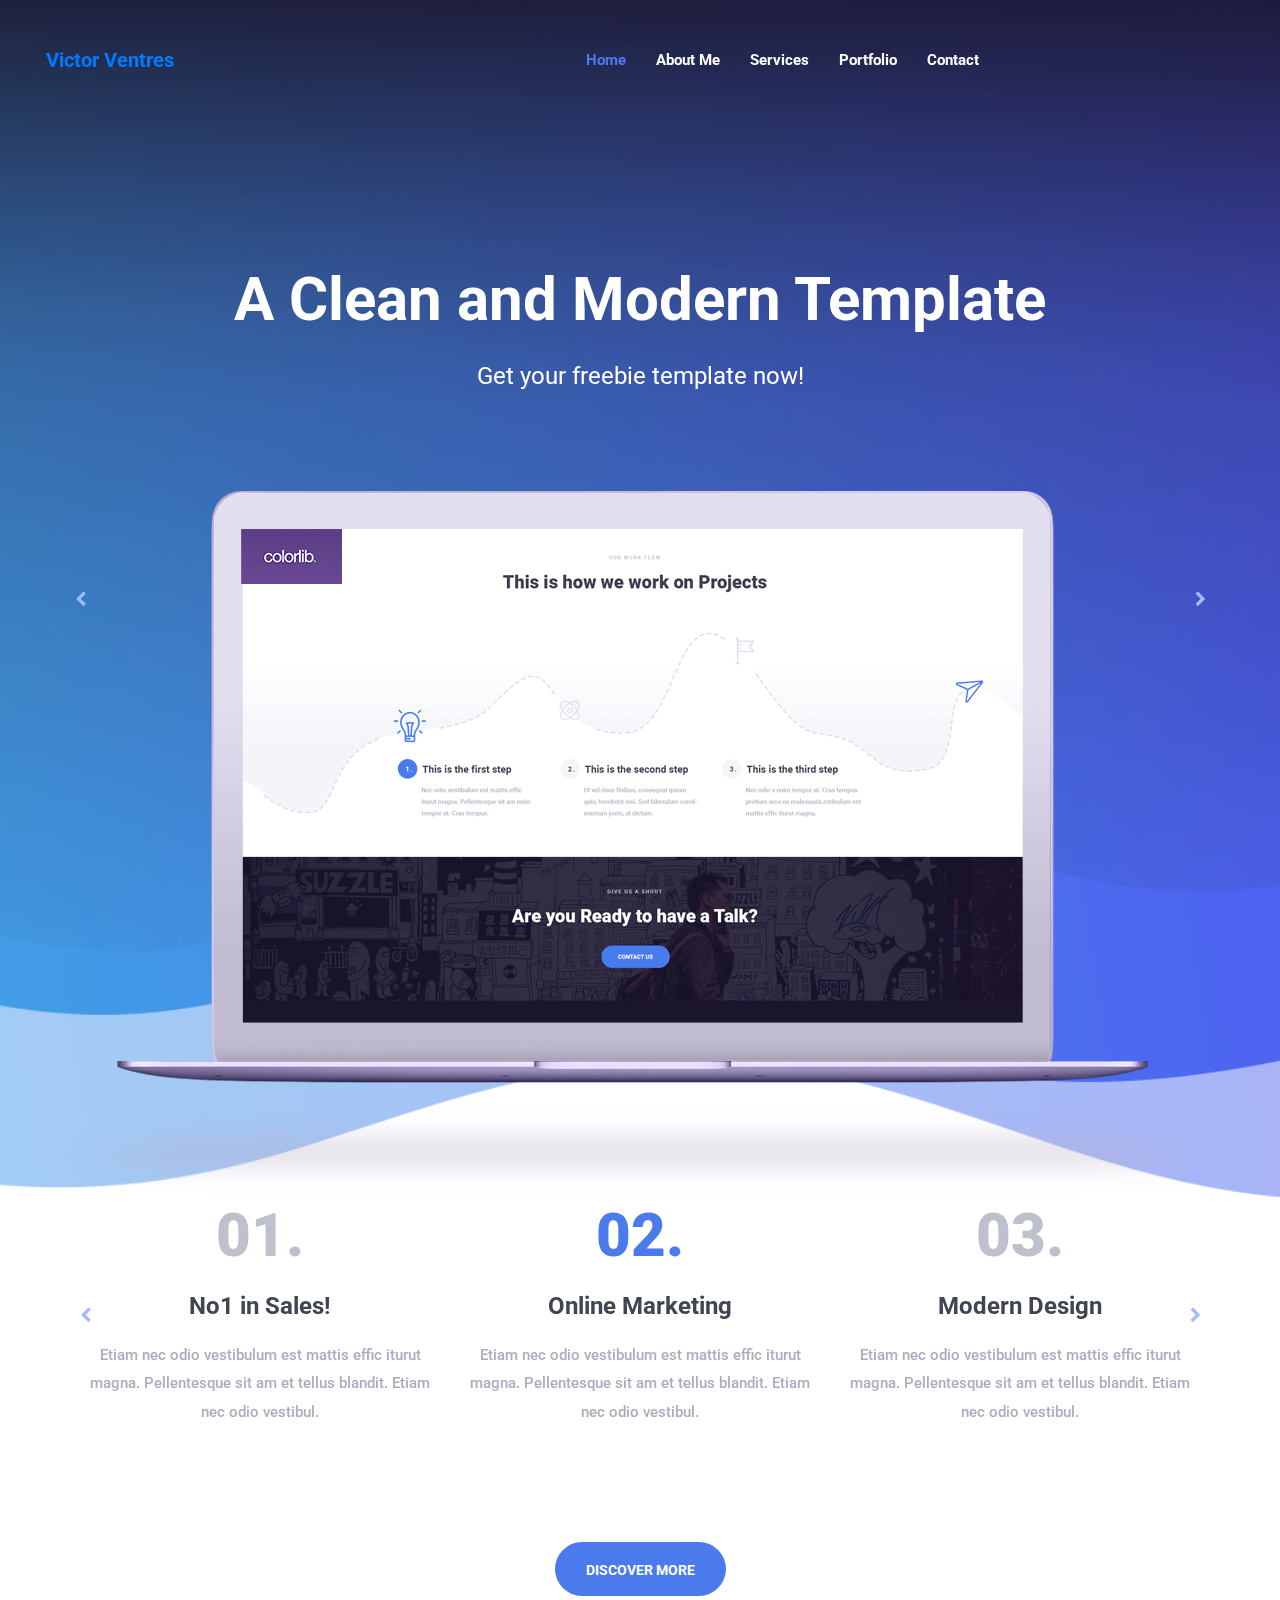
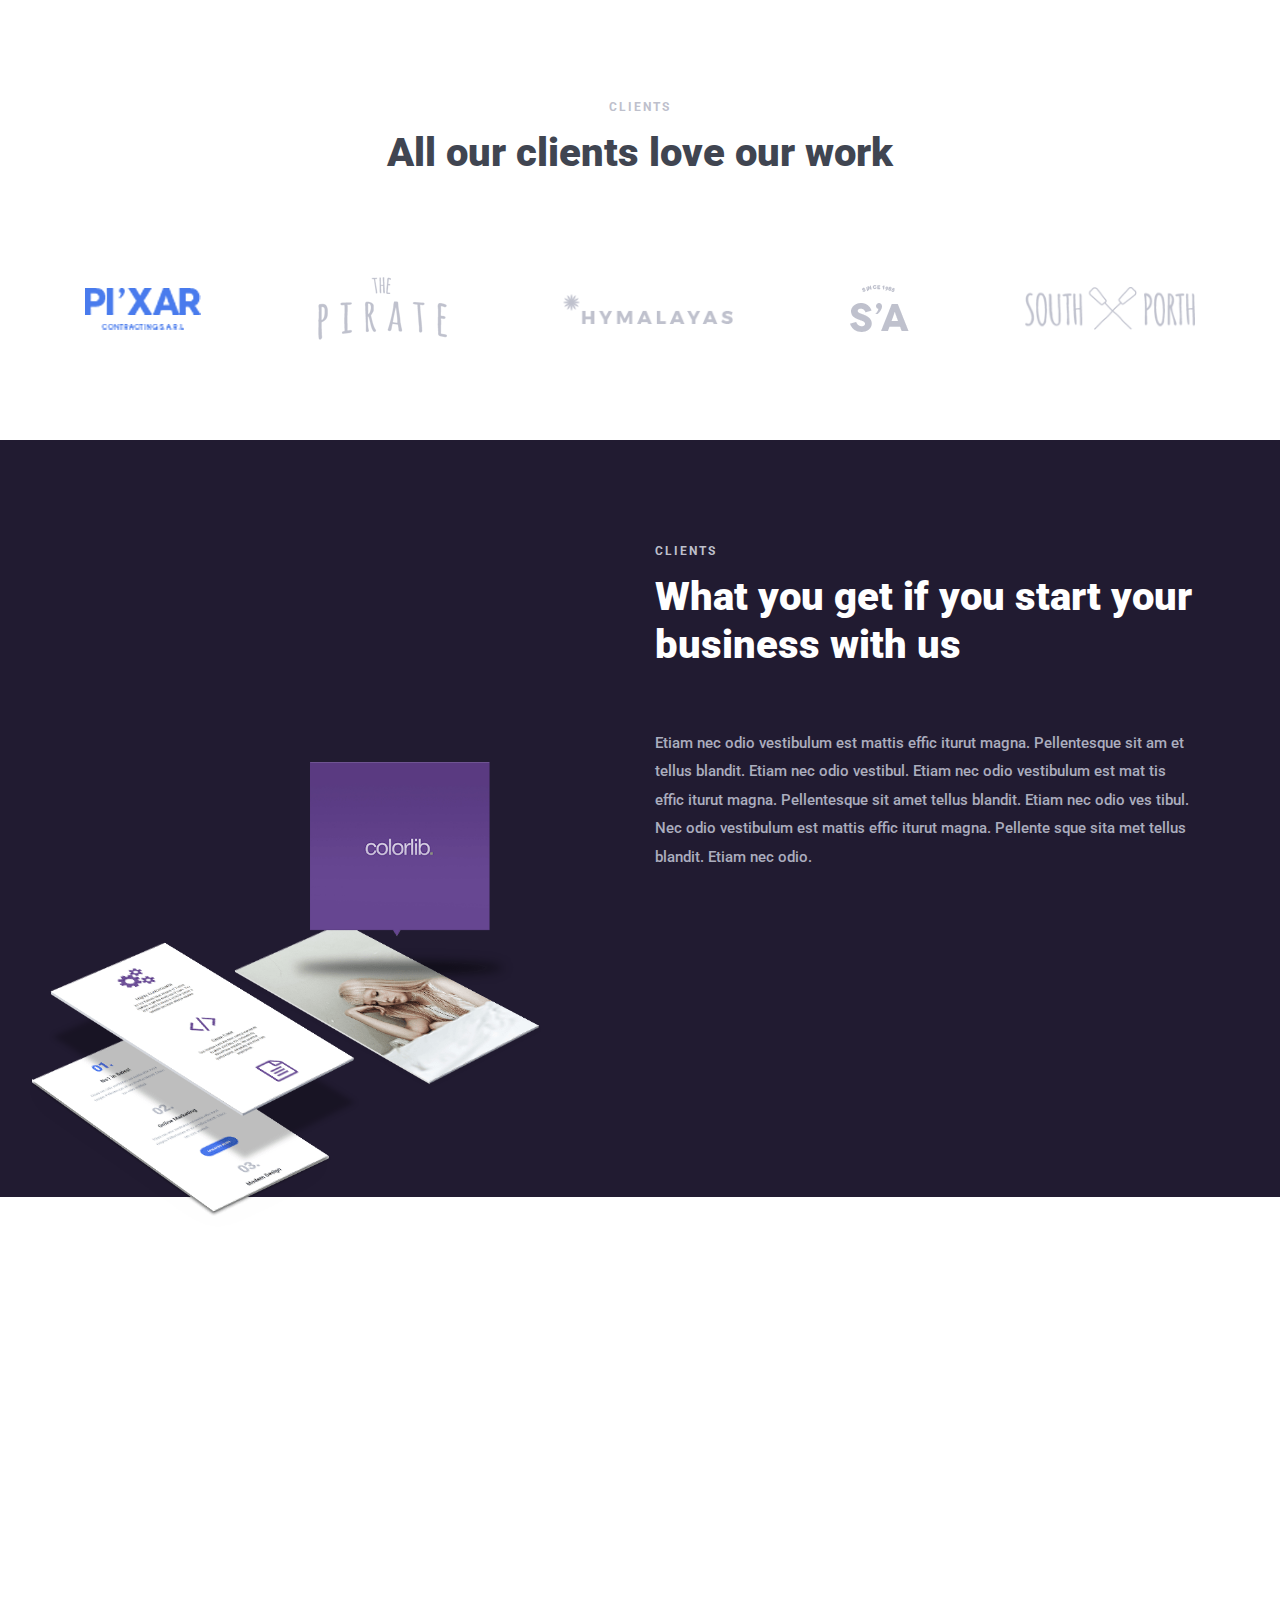
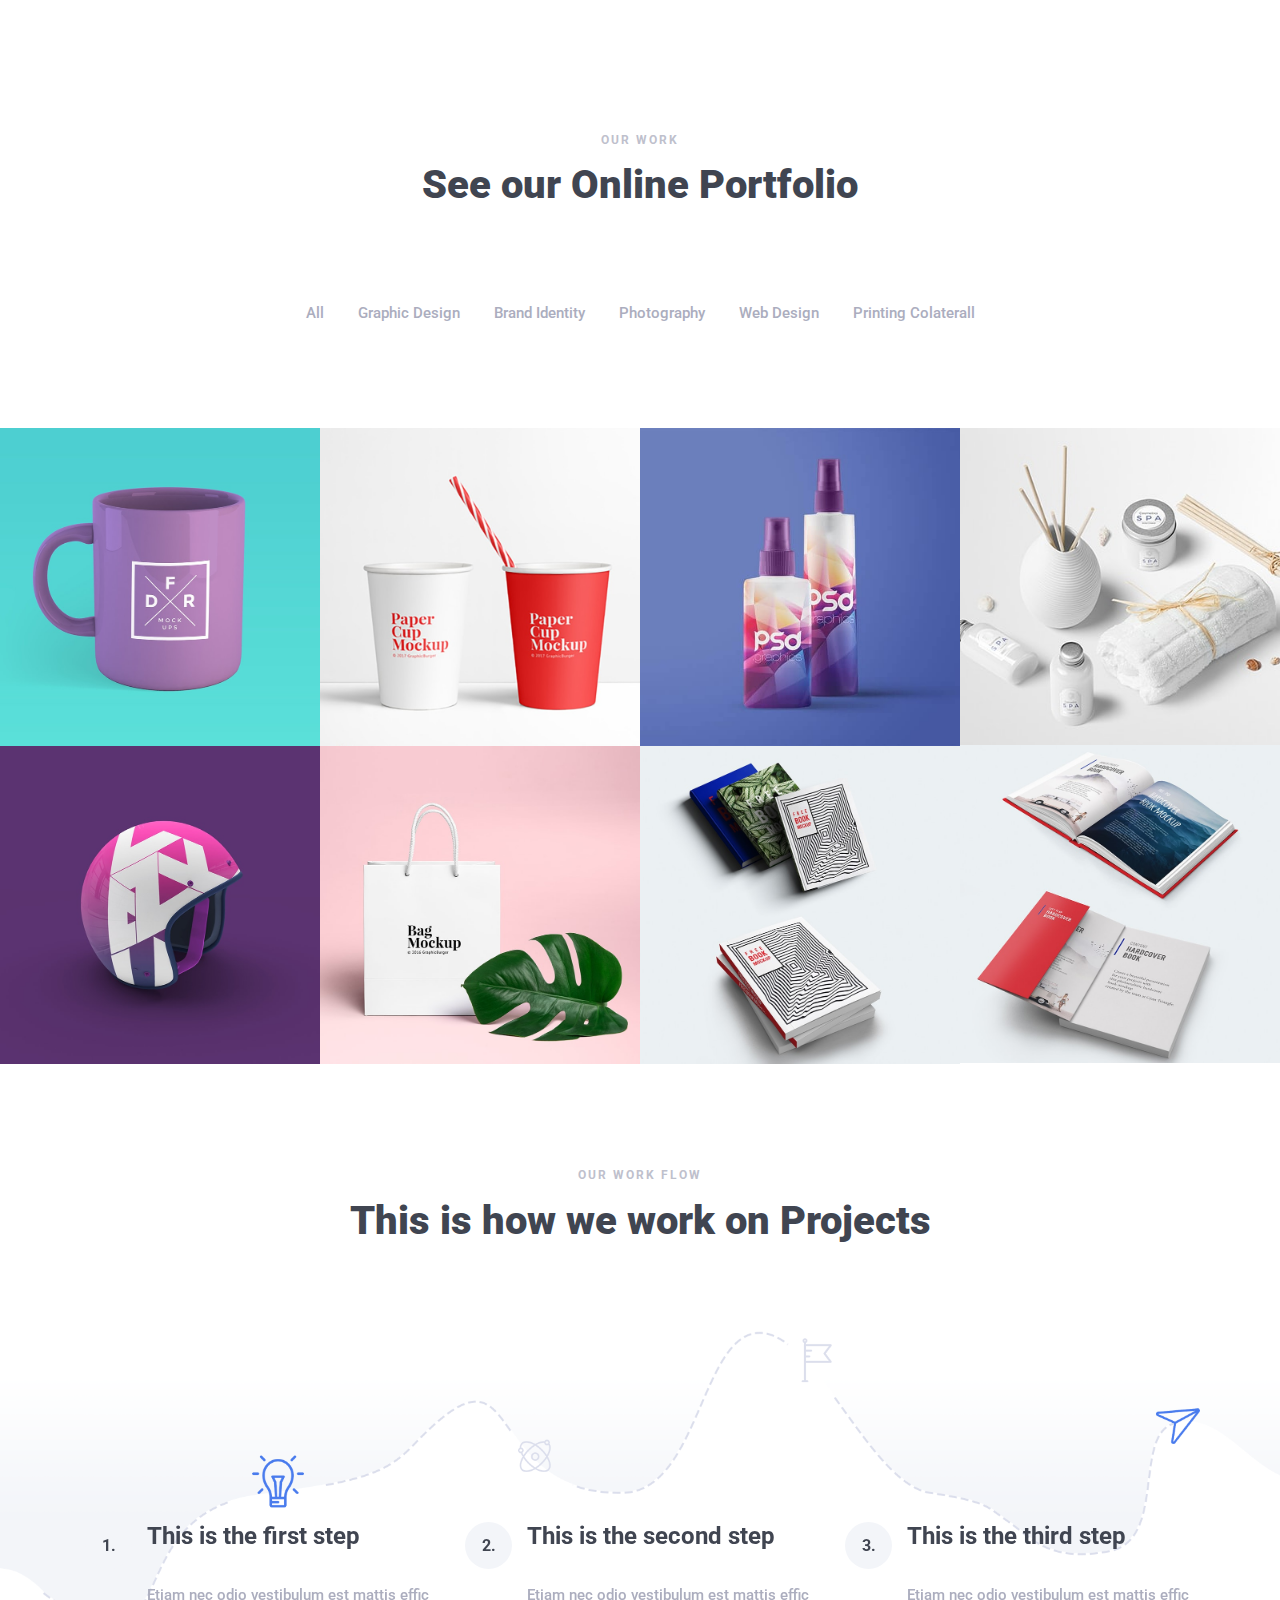
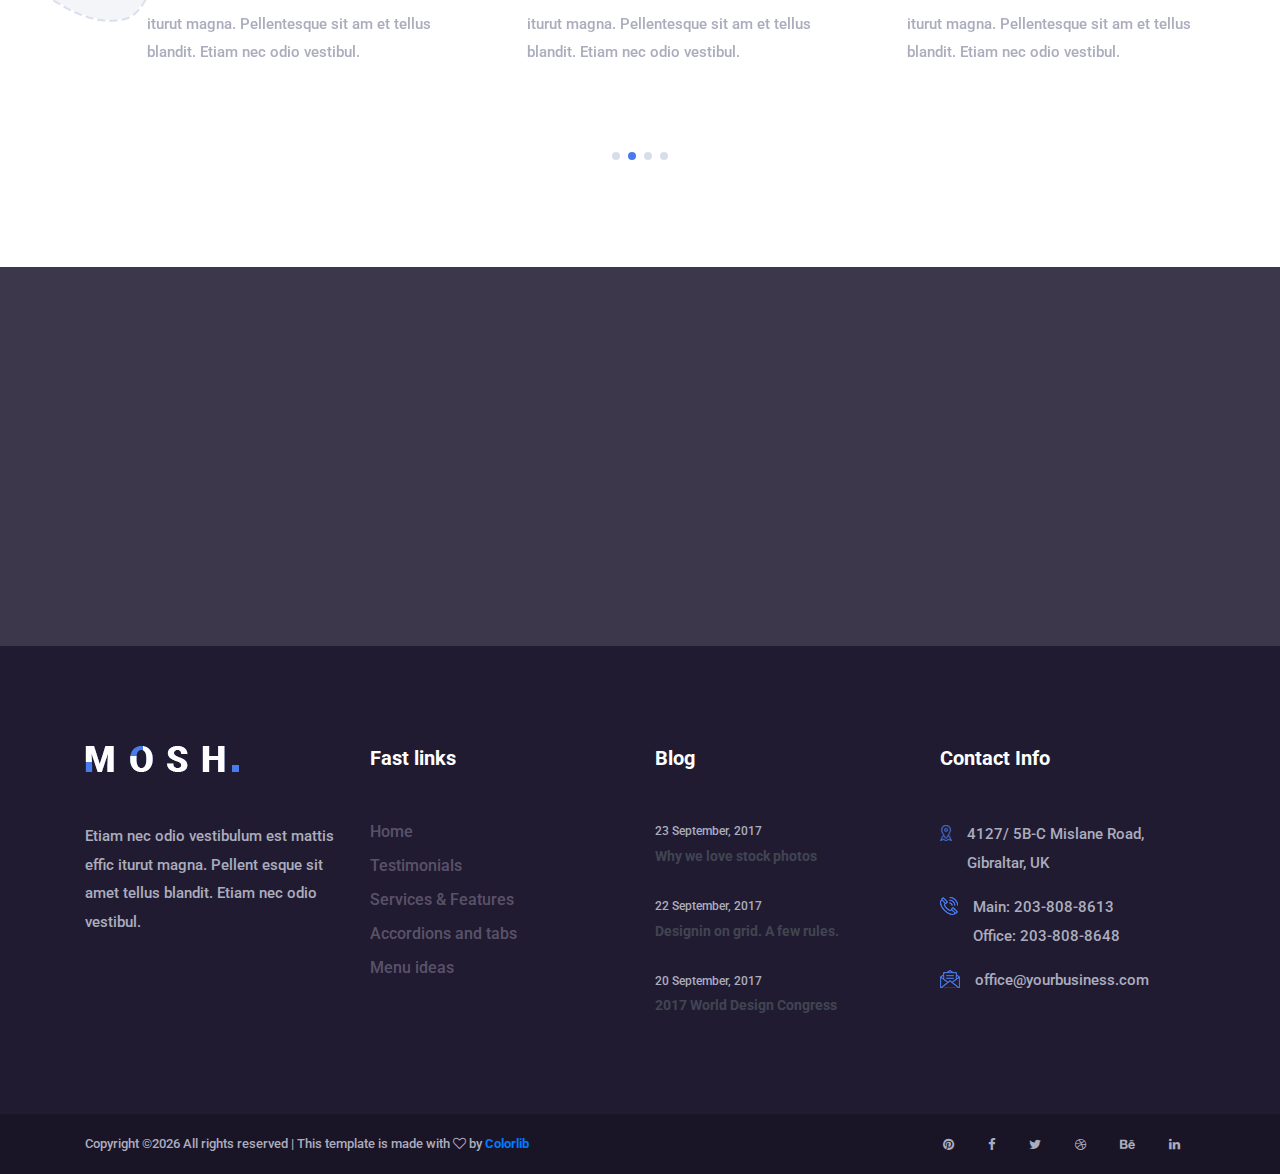
==== commit bd577c66: "re-init" ====
--- a/index.html
+++ b/index.html
@@ -2,591 +2,573 @@
 <html lang="en">
 
 <head>
-  <meta charset="UTF-8">
-  <meta name="description" content="">
-  <meta http-equiv="X-UA-Compatible" content="IE=edge">
-  <meta name="viewport" content="width=device-width, initial-scale=1, shrink-to-fit=no">
-  <!-- The above 4 meta tags *must* come first in the head; any other head content must come *after* these tags -->
-
-  <!-- Title -->
-  <title>Mosh - Creative Business Template | Home</title>
-
-  <!-- Favicon -->
-  <link rel="icon" href="img/core-img/favicon.ico">
-
-  <!-- Core Stylesheet -->
-  <link href="style.css" rel="stylesheet">
-
-  <!-- Responsive CSS -->
-  <link href="css/responsive.css" rel="stylesheet">
+    <meta charset="UTF-8">
+    <meta name="description" content="">
+    <meta http-equiv="X-UA-Compatible" content="IE=edge">
+    <meta name="viewport" content="width=device-width, initial-scale=1, shrink-to-fit=no">
+    <!-- The above 4 meta tags *must* come first in the head; any other head content must come *after* these tags -->
+
+    <!-- Title -->
+    <title>Mosh - Creative Business Template | Home</title>
+
+    <!-- Favicon -->
+    <link rel="icon" href="img/core-img/favicon.ico">
+
+    <!-- Core Stylesheet -->
+    <link href="style.css" rel="stylesheet">
+
+    <!-- Responsive CSS -->
+    <link href="css/responsive.css" rel="stylesheet">
 
 </head>
 
 <body>
-  <!-- ***** Preloader Start ***** -->
-  <div id="preloader">
-    <div class="mosh-preloader"></div>
-  </div>
-
-  <!-- ***** Header Area Start ***** -->
-  <header class="header_area clearfix">
-    <div class="container-fluid h-100">
-      <div class="row h-100">
-        <!-- Menu Area Start -->
-        <div class="col-12 h-100">
-          <div class="menu_area h-100">
-            <nav class="navbar h-100 navbar-expand-lg align-items-center">
-              <!-- Logo -->
-              <a class="navbar-brand" href="index.html"><img src="img/core-img/logo.png" alt="logo"></a>
-
-              <!-- Menu Area -->
-              <button class="navbar-toggler" type="button" data-toggle="collapse" data-target="#mosh-navbar" aria-controls="mosh-navbar" aria-expanded="false" aria-label="Toggle navigation"><span class="navbar-toggler-icon"></span></button>
-
-              <div class="collapse navbar-collapse justify-content-end" id="mosh-navbar">
-                <ul class="navbar-nav animated" id="nav">
-                  <li class="nav-item active"><a class="nav-link" href="index.html">Home</a></li>
-                  <li class="nav-item dropdown">
-                    <a class="nav-link dropdown-toggle" href="#" id="moshDropdown" role="button" data-toggle="dropdown" aria-haspopup="true" aria-expanded="false">Pages</a>
-                    <div class="dropdown-menu" aria-labelledby="moshDropdown">
-                      <a class="dropdown-item" href="index.html">Home</a>
-                      <a class="dropdown-item" href="about.html">About Us</a>
-                      <a class="dropdown-item" href="services.html">Services</a>
-                      <a class="dropdown-item" href="portfolio.html">Portfolio</a>
-                      <a class="dropdown-item" href="blog.html">Blog</a>
-                      <a class="dropdown-item" href="contact.html">Contact</a>
-                      <div class="dropdown-divider"></div>
-                      <a class="dropdown-item" href="elements.html">Elements</a>
-                    </div>
-                  </li>
-                  <li class="nav-item"><a class="nav-link" href="about.html">About Us</a></li>
-                  <li class="nav-item"><a class="nav-link" href="services.html">Services</a></li>
-                  <li class="nav-item"><a class="nav-link" href="portfolio.html">Portfolio</a></li>
-                  <li class="nav-item"><a class="nav-link" href="blog.html">Blog</a></li>
-                  <li class="nav-item"><a class="nav-link" href="contact.html">Contact</a></li>
-                </ul>
-                <!-- Search Form Area Start -->
-                <div class="search-form-area animated">
-                  <form action="#" method="post">
-                    <input type="search" name="search" id="search" placeholder="Type keywords &amp; hit enter">
-                    <button type="submit" class="d-none"><img src="img/core-img/search-icon.png" alt="Search"></button>
-                  </form>
-                </div>
-                <!-- Search btn -->
-                <div class="search-button">
-                  <a href="#" id="search-btn"><img src="img/core-img/search-icon.png" alt="Search"></a>
-                </div>
-                <!-- Login/Register btn -->
-                <div class="login-register-btn">
-                  <a href="#">Login</a>
-                  <a href="#">/ Register</a>
-                </div>
-              </div>
-            </nav>
-          </div>
-        </div>
-      </div>
+    <!-- ***** Preloader Start ***** -->
+    <div id="preloader">
+        <div class="mosh-preloader"></div>
     </div>
-  </header>
-  <!-- ***** Header Area End ***** -->
-
-  <!-- ***** Welcome Area Start ***** -->
-  <section class="welcome_area clearfix" id="home" style="background-image: url(img/bg-img/welcome-bg.png)">
-    <div class="hero-slides owl-carousel">
-      <!-- Single Hero Slides -->
-      <div class="single-hero-slide d-flex align-items-end justify-content-center">
-        <div class="hero-slide-content text-center">
-          <h2>A Clean and Modern Template</h2>
-          <h4>Get your freebie template now!</h4>
-          <img class="slide-img" src="img/bg-img/device.png" alt="">
-        </div>
-      </div>
-      <!-- Single Hero Slides -->
-      <div class="single-hero-slide d-flex align-items-end justify-content-center">
-        <div class="hero-slide-content text-center">
-          <h2>A Clean and Modern Template</h2>
-          <h4>Get your freebie template now!</h4>
-          <img class="slide-img" src="img/bg-img/device.png" alt="">
-        </div>
-      </div>
-    </div>
-  </section>
-  <!-- ***** Welcome Area End ***** -->
-
-  <!-- ***** Service Area Start ***** -->
-  <section class="mosh-service-area clearfix">
-    <div class="container">
-      <div class="row">
-        <div class="col-12">
-          <div class="mosh-service-slides owl-carousel">
-            <!-- Single Service Area -->
-            <div class="single-service-area text-center">
-              <h2>01.</h2>
-              <h4>No1 in Sales!</h4>
-              <p>Etiam nec odio vestibulum est mattis effic iturut magna. Pellentesque sit am et tellus blandit. Etiam nec odio vestibul.</p>
-            </div>
-            <!-- Single Service Area -->
-            <div class="single-service-area text-center">
-              <h2>02.</h2>
-              <h4>Online Marketing</h4>
-              <p>Etiam nec odio vestibulum est mattis effic iturut magna. Pellentesque sit am et tellus blandit. Etiam nec odio vestibul.</p>
-            </div>
-            <!-- Single Service Area -->
-            <div class="single-service-area text-center">
-              <h2>03.</h2>
-              <h4>Modern Design</h4>
-              <p>Etiam nec odio vestibulum est mattis effic iturut magna. Pellentesque sit am et tellus blandit. Etiam nec odio vestibul.</p>
-            </div>
-            <!-- Single Service Area -->
-            <div class="single-service-area text-center">
-              <h2>04.</h2>
-              <h4>No1 in Sales!</h4>
-              <p>Etiam nec odio vestibulum est mattis effic iturut magna. Pellentesque sit am et tellus blandit. Etiam nec odio vestibul.</p>
-            </div>
-            <!-- Single Service Area -->
-            <div class="single-service-area text-center">
-              <h2>05.</h2>
-              <h4>Online Marketing</h4>
-              <p>Etiam nec odio vestibulum est mattis effic iturut magna. Pellentesque sit am et tellus blandit. Etiam nec odio vestibul.</p>
-            </div>
-            <!-- Single Service Area -->
-            <div class="single-service-area text-center">
-              <h2>06.</h2>
-              <h4>Modern Design</h4>
-              <p>Etiam nec odio vestibulum est mattis effic iturut magna. Pellentesque sit am et tellus blandit. Etiam nec odio vestibul.</p>
-            </div>
-          </div>
-        </div>
-        <!-- Discover More btn -->
-        <div class="col-12 text-center mt-100">
-          <a href="#" class="btn mosh-btn">Discover More</a>
-        </div>
-      </div>
-    </div>
-  </section>
-  <!-- ***** Service Area End ***** -->
-
-  <!-- ***** Clients Area Start ***** -->
-  <section class="mosh-clients-area section_padding_100 clearfix">
-    <div class="container">
-      <div class="row">
-        <div class="col-12">
-          <div class="section-heading text-center">
-            <p>clients</p>
-            <h2>All our clients love our work</h2>
-          </div>
-        </div>
-        <div class="col-12">
-          <div class="clients-logo-area d-sm-flex align-items-center justify-content-between">
-            <a href="#"><img src="img/clients-img/1.png" alt=""></a>
-            <a href="#"><img src="img/clients-img/2.png" alt=""></a>
-            <a href="#"><img src="img/clients-img/3.png" alt=""></a>
-            <a href="#"><img src="img/clients-img/4.png" alt=""></a>
-            <a href="#"><img src="img/clients-img/5.png" alt=""></a>
-          </div>
-        </div>
-      </div>
-    </div>
-  </section>
-  <!-- ***** Clients Area End ***** -->
-
-  <!-- ***** Features Area Start ***** -->
-  <section class="mosh-features-area section_padding_100 clearfix">
-    <div class="container">
-      <div class="row justify-content-end">
-        <div class="col-12 col-md-6">
-          <div class="section-heading">
-            <p>clients</p>
-            <h2>What you get if you start your business with us</h2>
-          </div>
-          <div class="features-content">
-            <p>Etiam nec odio vestibulum est mattis effic iturut magna. Pellentesque sit am et tellus blandit. Etiam nec odio vestibul. Etiam nec odio vestibulum est mat tis effic iturut magna. Pellentesque sit amet tellus blandit. Etiam nec odio ves
-              tibul. Nec odio vestibulum est mattis effic iturut magna. Pellente sque sita met tellus blandit. Etiam nec odio.</p>
-            <!-- Progress Bar Content Area -->
-            <div class="features-progress-bar mt-50">
-              <!-- Single Progress Bar -->
-              <div class="single_progress_bar mb-15 wow fadeInUp" data-wow-delay="0.2s">
-                <p>Development</p>
-                <div id="bar1" class="barfiller">
-                  <div class="tipWrap">
-                    <span class="tip"></span>
-                  </div>
-                  <span class="fill" data-percentage="70"></span>
-                </div>
-              </div>
-              <!-- Single Progress Bar -->
-              <div class="single_progress_bar mb-15 wow fadeInUp" data-wow-delay="0.4s">
-                <p>Design</p>
-                <div id="bar2" class="barfiller">
-                  <div class="tipWrap">
-                    <span class="tip"></span>
-                  </div>
-                  <span class="fill" data-percentage="90"></span>
-                </div>
-              </div>
-              <!-- Single Progress Bar -->
-              <div class="single_progress_bar mb-15 wow fadeInUp" data-wow-delay="0.6s">
-                <p>SEO</p>
-                <div id="bar3" class="barfiller">
-                  <div class="tipWrap">
-                    <span class="tip"></span>
-                  </div>
-                  <span class="fill" data-percentage="55"></span>
-                </div>
-              </div>
-            </div>
-          </div>
-        </div>
-      </div>
-    </div>
-    <!-- Feature Thumb -->
-    <div class="features-img">
-      <img src="img/bg-img/features.png" alt="">
-    </div>
-  </section>
-  <!-- ***** Feature Area End ***** -->
-
-  <!-- ***** Service Area Start ***** -->
-  <section class="mosh-more-services-area d-sm-flex clearfix">
-    <div class="single-more-service-area">
-      <div class="more-service-content text-center wow fadeInUp" data-wow-delay=".1s">
-        <img src="img/core-img/trophy.png" alt="">
-        <h4>No1 in Sales!</h4>
-        <p>Nec odio vestibulum est mattis effic iturut magna. Pellentesque sit am.</p>
-      </div>
-    </div>
-    <div class="single-more-service-area">
-      <div class="more-service-content text-center wow fadeInUp" data-wow-delay=".4s">
-        <img src="img/core-img/edit.png" alt="">
-        <h4>Documentation inside</h4>
-        <p>Tiam nec odio vestibulum est mattis effic iturut magna. Pellentesque sit am.</p>
-      </div>
-    </div>
-    <div class="single-more-service-area">
-      <div class="more-service-content text-center wow fadeInUp" data-wow-delay=".7s">
-        <img src="img/core-img/video-camera.png" alt="">
-        <h4>Modern Design</h4>
-        <p>Etiam nec odio vestibulum est mattis effic iturut magna. Pellentesque sit am.</p>
-      </div>
-    </div>
-    <div class="single-more-service-area">
-      <div class="more-service-content text-center wow fadeInUp" data-wow-delay="1s">
-        <img src="img/core-img/presentation.png" alt="">
-        <h4>Marketing Strategist</h4>
-        <p>Etiam nec odio vestibulum est mattis effic iturut magna. Pellentesque sit am.</p>
-      </div>
-    </div>
-  </section>
-  <!-- ***** Service Area End ***** -->
-
-  <!-- ***** Portfolio Area Start ***** -->
-  <section class="mosh-portfolio-area section_padding_100_0 clearfix">
-    <div class="container">
-      <div class="row">
-        <div class="col-12">
-          <div class="section-heading text-center">
-            <p>Our Work</p>
-            <h2>See our Online Portfolio</h2>
-          </div>
-        </div>
-      </div>
-    </div>
-
-    <div class="mosh-projects-menu">
-      <div class="text-center portfolio-menu">
-        <p class="active" data-filter="*">All</p>
-        <p data-filter=".gd">Graphic Design</p>
-        <p data-filter=".bi">Brand Identity</p>
-        <p data-filter=".pho">Photography</p>
-        <p data-filter=".wd">Web Design</p>
-        <p data-filter=".pc">Printing Colaterall</p>
-      </div>
-    </div>
-
-    <div class="mosh-portfolio">
-      <!-- Single gallery Item Start -->
-      <div class="single_gallery_item gd">
-        <img src="img/portfolio-img/1.jpg" alt="">
-        <div class="gallery-hover-overlay d-flex align-items-center justify-content-center">
-          <div class="port-hover-text text-center">
-            <h4>DFR Corp. Branding</h4>
-            <a href="#">Brand Identity</a>
-          </div>
-        </div>
-      </div>
-      <!-- Single gallery Item Start -->
-      <div class="single_gallery_item bi">
-        <img src="img/portfolio-img/2.jpg" alt="">
-        <div class="gallery-hover-overlay d-flex align-items-center justify-content-center">
-          <div class="port-hover-text text-center">
-            <h4>DFR Corp. Branding</h4>
-            <a href="#">Brand Identity</a>
-          </div>
-        </div>
-      </div>
-      <!-- Single gallery Item Start -->
-      <div class="single_gallery_item gd bi">
-        <img src="img/portfolio-img/3.jpg" alt="">
-        <div class="gallery-hover-overlay d-flex align-items-center justify-content-center">
-          <div class="port-hover-text text-center">
-            <h4>DFR Corp. Branding</h4>
-            <a href="#">Brand Identity</a>
-          </div>
-        </div>
-      </div>
-      <!-- Single gallery Item Start -->
-      <div class="single_gallery_item pho">
-        <img src="img/portfolio-img/4.jpg" alt="">
-        <div class="gallery-hover-overlay d-flex align-items-center justify-content-center">
-          <div class="port-hover-text text-center">
-            <h4>DFR Corp. Branding</h4>
-            <a href="#">Brand Identity</a>
-          </div>
-        </div>
-      </div>
-      <!-- Single gallery Item Start -->
-      <div class="single_gallery_item pho">
-        <img src="img/portfolio-img/5.jpg" alt="">
-        <div class="gallery-hover-overlay d-flex align-items-center justify-content-center">
-          <div class="port-hover-text text-center">
-            <h4>DFR Corp. Branding</h4>
-            <a href="#">Brand Identity</a>
-          </div>
-        </div>
-      </div>
-      <!-- Single gallery Item Start -->
-      <div class="single_gallery_item wd pc">
-        <img src="img/portfolio-img/6.jpg" alt="">
-        <div class="gallery-hover-overlay d-flex align-items-center justify-content-center">
-          <div class="port-hover-text text-center">
-            <h4>DFR Corp. Branding</h4>
-            <a href="#">Brand Identity</a>
-          </div>
-        </div>
-      </div>
-      <!-- Single gallery Item Start -->
-      <div class="single_gallery_item wd">
-        <img src="img/portfolio-img/7.jpg" alt="">
-        <div class="gallery-hover-overlay d-flex align-items-center justify-content-center">
-          <div class="port-hover-text text-center">
-            <h4>DFR Corp. Branding</h4>
-            <a href="#">Brand Identity</a>
-          </div>
-        </div>
-      </div>
-      <!-- Single gallery Item Start -->
-      <div class="single_gallery_item pc">
-        <img src="img/portfolio-img/8.jpg" alt="">
-        <div class="gallery-hover-overlay d-flex align-items-center justify-content-center">
-          <div class="port-hover-text text-center">
-            <h4>DFR Corp. Branding</h4>
-            <a href="#">Brand Identity</a>
-          </div>
-        </div>
-      </div>
-    </div>
-  </section>
-  <!-- ***** Portfolio Area End ***** -->
-
-  <!-- ***** Workflow Area Start ***** -->
-  <section class="mosh-workflow-area section_padding_100_0 clearfix">
-    <div class="container">
-      <div class="row">
-        <div class="col-12">
-          <div class="section-heading text-center mb-0">
-            <p>Our Work Flow</p>
-            <h2>This is how we work on Projects</h2>
-          </div>
-        </div>
-      </div>
-    </div>
-
-    <div class="workflow-img">
-      <img src="img/core-img/work-progress.png" alt="">
-    </div>
-
-    <div class="workflow-slides-area">
-      <div class="container">
-        <div class="row">
-          <div class="col-12">
-            <div class="mosh-workflow-slides owl-carousel">
-              <!-- Single Service Area -->
-              <div class="single-workflow-area d-flex">
-                <h2>1.</h2>
-                <div class="workflow-content ml-15">
-                  <h4>This is the first step</h4>
-                  <p>Etiam nec odio vestibulum est mattis effic iturut magna. Pellentesque sit am et tellus blandit. Etiam nec odio vestibul.</p>
-                </div>
-              </div>
-              <!-- Single Service Area -->
-              <div class="single-workflow-area d-flex">
-                <h2>2.</h2>
-                <div class="workflow-content ml-15">
-                  <h4>This is the second step</h4>
-                  <p>Etiam nec odio vestibulum est mattis effic iturut magna. Pellentesque sit am et tellus blandit. Etiam nec odio vestibul.</p>
-                </div>
-              </div>
-              <!-- Single Service Area -->
-              <div class="single-workflow-area d-flex">
-                <h2>3.</h2>
-                <div class="workflow-content ml-15">
-                  <h4>This is the third step</h4>
-                  <p>Etiam nec odio vestibulum est mattis effic iturut magna. Pellentesque sit am et tellus blandit. Etiam nec odio vestibul.</p>
-                </div>
-              </div>
-              <!-- Single Service Area -->
-              <div class="single-workflow-area d-flex">
-                <h2>4.</h2>
-                <div class="workflow-content ml-15">
-                  <h4>This is the fourth step</h4>
-                  <p>Etiam nec odio vestibulum est mattis effic iturut magna. Pellentesque sit am et tellus blandit. Etiam nec odio vestibul.</p>
-                </div>
-              </div>
-            </div>
-          </div>
-        </div>
-      </div>
-    </div>
-  </section>
-  <!-- ***** Service Area End ***** -->
-
-  <!-- ***** CTA Area Start ***** -->
-  <section class="mosh-call-to-action-area bg-img bg-overlay section_padding_100" style="background-image: url(img/bg-img/cta.jpg);">
-    <div class="container">
-      <div class="row">
-        <div class="col-12">
-          <div class="cta-content text-center wow fadeIn" data-wow-delay="0.5s">
-            <div class="section-heading">
-              <p>give us a shout</p>
-              <h2>Are you Ready to have a Talk?</h2>
-              <a href="contact.html" class="btn mosh-btn">Contact Us</a>
-            </div>
-          </div>
-        </div>
-      </div>
-    </div>
-  </section>
-  <!-- ***** CTA Area End ***** -->
-
-  <!-- ***** Footer Area Start ***** -->
-  <footer class="footer-area clearfix">
-    <!-- Top Fotter Area -->
-    <div class="top-footer-area section_padding_100_0">
-      <div class="container">
-        <div class="row">
-          <div class="col-12 col-sm-6 col-lg-3">
-            <div class="single-footer-widget mb-100">
-              <a href="#" class="mb-50 d-block"><img src="img/core-img/logo.png" alt=""></a>
-              <p>Etiam nec odio vestibulum est mattis effic iturut magna. Pellent esque sit amet tellus blandit. Etiam nec odio vestibul.</p>
-            </div>
-          </div>
-          <div class="col-12 col-sm-6 col-lg-3">
-            <div class="single-footer-widget mb-100">
-              <h5>Fast links</h5>
-              <ul>
-                <li><a href="#">Home</a></li>
-                <li><a href="#">Testimonials</a></li>
-                <li><a href="#">Services &amp; Features</a></li>
-                <li><a href="#">Accordions and tabs</a></li>
-                <li><a href="#">Menu ideas</a></li>
-              </ul>
-            </div>
-          </div>
-          <div class="col-12 col-sm-6 col-lg-3">
-            <div class="single-footer-widget mb-100">
-              <h5>Blog</h5>
-              <div class="footer-single--blog-post">
-                <a href="#" class="blog-post-date">
-                  <p>23 September, 2017</p>
-                </a>
-                <a href="#" class="blog-post-title">
-                  <h6>Why we love stock photos</h6>
-                </a>
-              </div>
-              <div class="footer-single--blog-post">
-                <a href="#" class="blog-post-date">
-                  <p>22 September, 2017</p>
-                </a>
-                <a href="#" class="blog-post-title">
-                  <h6>Designin on grid. A few rules. </h6>
-                </a>
-              </div>
-              <div class="footer-single--blog-post">
-                <a href="#" class="blog-post-date">
-                  <p>20 September, 2017</p>
-                </a>
-                <a href="#" class="blog-post-title">
-                  <h6>2017 World Design Congress</h6>
-                </a>
-              </div>
-            </div>
-          </div>
-          <div class="col-12 col-sm-6 col-lg-3">
-            <div class="single-footer-widget mb-100">
-              <h5>Contact Info</h5>
-              <div class="footer-single-contact-info d-flex">
-                <div class="contact-icon">
-                  <img src="img/core-img/map.png" alt="">
-                </div>
-                <p>4127/ 5B-C Mislane Road, Gibraltar, UK</p>
-              </div>
-              <div class="footer-single-contact-info d-flex">
-                <div class="contact-icon">
-                  <img src="img/core-img/call.png" alt="">
-                </div>
-                <p>Main: 203-808-8613 <br> Office: 203-808-8648</p>
-              </div>
-              <div class="footer-single-contact-info d-flex">
-                <div class="contact-icon">
-                  <img src="img/core-img/message.png" alt="">
-                </div>
-                <p>office@yourbusiness.com</p>
-              </div>
-            </div>
-          </div>
-        </div>
-      </div>
-    </div>
-    <!-- Fotter Bottom Area -->
-    <div class="footer-bottom-area">
-      <div class="container h-100">
-        <div class="row h-100">
-          <div class="col-12 h-100">
-            <div class="footer-bottom-content h-100 d-md-flex justify-content-between align-items-center">
-              <div class="copyright-text">
-                <p>
-                  <!-- Link back to Colorlib can't be removed. Template is licensed under CC BY 3.0. -->
-                  Copyright &copy;<script>
-                    document.write(new Date().getFullYear());
-                  </script> All rights reserved | This template is made with <i class="fa fa-heart-o" aria-hidden="true"></i> by <a href="https://colorlib.com" target="_blank">Colorlib</a>
-                  <!-- Link back to Colorlib can't be removed. Template is licensed under CC BY 3.0. -->
-                </p>
-              </div>
-              <div class="footer-social-info">
-                <a href="#"><i class="fa fa-pinterest" aria-hidden="true"></i></a>
-                <a href="#"><i class="fa fa-facebook" aria-hidden="true"></i></a>
-                <a href="#"><i class="fa fa-twitter" aria-hidden="true"></i></a>
-                <a href="#"><i class="fa fa-dribbble" aria-hidden="true"></i></a>
-                <a href="#"><i class="fa fa-behance" aria-hidden="true"></i></a>
-                <a href="#"><i class="fa fa-linkedin" aria-hidden="true"></i></a>
-              </div>
-            </div>
-          </div>
-        </div>
-      </div>
-    </div>
-  </footer>
-  <!-- ***** Footer Area End ***** -->
-
-  <!-- jQuery-2.2.4 js -->
-  <script src="js/jquery-2.2.4.min.js"></script>
-  <!-- Popper js -->
-  <script src="js/popper.min.js"></script>
-  <!-- Bootstrap js -->
-  <script src="js/bootstrap.min.js"></script>
-  <!-- All Plugins js -->
-  <script src="js/plugins.js"></script>
-  <!-- Active js -->
-  <script src="js/active.js"></script>
+
+    <!-- ***** Header Area Start ***** -->
+    <header class="header_area clearfix">
+        <div class="container-fluid h-100">
+            <div class="row h-100">
+                <!-- Menu Area Start -->
+                <div class="col-12 h-100">
+                    <div class="menu_area h-100">
+                        <nav class="navbar h-100 navbar-expand-lg align-items-center">
+                            <!-- Logo -->
+                            <a class="navbar-brand" href="index.html">
+                                <!-- <img src="img/core-img/logo.png" alt="logo"> -->
+                                Victor Ventres</a>
+
+                            <!-- Menu Area -->
+                            <button class="navbar-toggler" type="button" data-toggle="collapse" data-target="#mosh-navbar" aria-controls="mosh-navbar" aria-expanded="false" aria-label="Toggle navigation"><span
+                                    class="navbar-toggler-icon"></span></button>
+
+                            <div class="collapse navbar-collapse justify-content-end" id="mosh-navbar">
+                                <ul class="navbar-nav animated" id="nav">
+                                    <li class="nav-item active"><a class="nav-link" href="index.html">Home</a></li>
+                                    <li class="nav-item"><a class="nav-link" href="about.html">About Me</a></li>
+                                    <li class="nav-item"><a class="nav-link" href="services.html">Services</a></li>
+                                    <li class="nav-item"><a class="nav-link" href="portfolio.html">Portfolio</a></li>
+                                    <li class="nav-item"><a class="nav-link" href="contact.html">Contact</a></li>
+                                    <li class="nav-item"><a class="nav-link"></a></li>
+                                    <li class="nav-item"><a class="nav-link"></a></li>
+                                    <li class="nav-item"><a class="nav-link"></a></li>
+                                    <li class="nav-item"><a class="nav-link"></a></li>
+                                    <li class="nav-item"><a class="nav-link"></a></li>
+                                    <li class="nav-item"><a class="nav-link"></a></li>
+                                    <li class="nav-item"><a class="nav-link"></a></li>
+                                    <li class="nav-item"><a class="nav-link"></a></li>
+                                </ul>
+                            </div>
+                        </nav>
+                    </div>
+                </div>
+            </div>
+        </div>
+    </header>
+    <!-- ***** Header Area End ***** -->
+
+    <!-- ***** Welcome Area Start ***** -->
+    <section class="welcome_area clearfix" id="home" style="background-image: url(img/bg-img/welcome-bg.png)">
+        <div class="hero-slides owl-carousel">
+            <!-- Single Hero Slides -->
+            <div class="single-hero-slide d-flex align-items-end justify-content-center">
+                <div class="hero-slide-content text-center">
+                    <h2>A Clean and Modern Template</h2>
+                    <h4>Get your freebie template now!</h4>
+                    <img class="slide-img" src="img/bg-img/device.png" alt="">
+                </div>
+            </div>
+            <!-- Single Hero Slides -->
+            <div class="single-hero-slide d-flex align-items-end justify-content-center">
+                <div class="hero-slide-content text-center">
+                    <h2>A Clean and Modern Template</h2>
+                    <h4>Get your freebie template now!</h4>
+                    <img class="slide-img" src="img/bg-img/device.png" alt="">
+                </div>
+            </div>
+        </div>
+    </section>
+    <!-- ***** Welcome Area End ***** -->
+
+    <!-- ***** Service Area Start ***** -->
+    <section class="mosh-service-area clearfix">
+        <div class="container">
+            <div class="row">
+                <div class="col-12">
+                    <div class="mosh-service-slides owl-carousel">
+                        <!-- Single Service Area -->
+                        <div class="single-service-area text-center">
+                            <h2>01.</h2>
+                            <h4>No1 in Sales!</h4>
+                            <p>Etiam nec odio vestibulum est mattis effic iturut magna. Pellentesque sit am et tellus blandit. Etiam nec odio vestibul.</p>
+                        </div>
+                        <!-- Single Service Area -->
+                        <div class="single-service-area text-center">
+                            <h2>02.</h2>
+                            <h4>Online Marketing</h4>
+                            <p>Etiam nec odio vestibulum est mattis effic iturut magna. Pellentesque sit am et tellus blandit. Etiam nec odio vestibul.</p>
+                        </div>
+                        <!-- Single Service Area -->
+                        <div class="single-service-area text-center">
+                            <h2>03.</h2>
+                            <h4>Modern Design</h4>
+                            <p>Etiam nec odio vestibulum est mattis effic iturut magna. Pellentesque sit am et tellus blandit. Etiam nec odio vestibul.</p>
+                        </div>
+                        <!-- Single Service Area -->
+                        <div class="single-service-area text-center">
+                            <h2>04.</h2>
+                            <h4>No1 in Sales!</h4>
+                            <p>Etiam nec odio vestibulum est mattis effic iturut magna. Pellentesque sit am et tellus blandit. Etiam nec odio vestibul.</p>
+                        </div>
+                        <!-- Single Service Area -->
+                        <div class="single-service-area text-center">
+                            <h2>05.</h2>
+                            <h4>Online Marketing</h4>
+                            <p>Etiam nec odio vestibulum est mattis effic iturut magna. Pellentesque sit am et tellus blandit. Etiam nec odio vestibul.</p>
+                        </div>
+                        <!-- Single Service Area -->
+                        <div class="single-service-area text-center">
+                            <h2>06.</h2>
+                            <h4>Modern Design</h4>
+                            <p>Etiam nec odio vestibulum est mattis effic iturut magna. Pellentesque sit am et tellus blandit. Etiam nec odio vestibul.</p>
+                        </div>
+                    </div>
+                </div>
+                <!-- Discover More btn -->
+                <div class="col-12 text-center mt-100">
+                    <a href="#" class="btn mosh-btn">Discover More</a>
+                </div>
+            </div>
+        </div>
+    </section>
+    <!-- ***** Service Area End ***** -->
+
+    <!-- ***** Clients Area Start ***** -->
+    <section class="mosh-clients-area section_padding_100 clearfix">
+        <div class="container">
+            <div class="row">
+                <div class="col-12">
+                    <div class="section-heading text-center">
+                        <p>clients</p>
+                        <h2>All our clients love our work</h2>
+                    </div>
+                </div>
+                <div class="col-12">
+                    <div class="clients-logo-area d-sm-flex align-items-center justify-content-between">
+                        <a href="#"><img src="img/clients-img/1.png" alt=""></a>
+                        <a href="#"><img src="img/clients-img/2.png" alt=""></a>
+                        <a href="#"><img src="img/clients-img/3.png" alt=""></a>
+                        <a href="#"><img src="img/clients-img/4.png" alt=""></a>
+                        <a href="#"><img src="img/clients-img/5.png" alt=""></a>
+                    </div>
+                </div>
+            </div>
+        </div>
+    </section>
+    <!-- ***** Clients Area End ***** -->
+
+    <!-- ***** Features Area Start ***** -->
+    <section class="mosh-features-area section_padding_100 clearfix">
+        <div class="container">
+            <div class="row justify-content-end">
+                <div class="col-12 col-md-6">
+                    <div class="section-heading">
+                        <p>clients</p>
+                        <h2>What you get if you start your business with us</h2>
+                    </div>
+                    <div class="features-content">
+                        <p>Etiam nec odio vestibulum est mattis effic iturut magna. Pellentesque sit am et tellus blandit. Etiam nec odio vestibul. Etiam nec odio vestibulum est mat tis effic iturut magna. Pellentesque sit amet tellus blandit. Etiam
+                            nec odio ves
+                            tibul. Nec odio vestibulum est mattis effic iturut magna. Pellente sque sita met tellus blandit. Etiam nec odio.</p>
+                        <!-- Progress Bar Content Area -->
+                        <div class="features-progress-bar mt-50">
+                            <!-- Single Progress Bar -->
+                            <div class="single_progress_bar mb-15 wow fadeInUp" data-wow-delay="0.2s">
+                                <p>Development</p>
+                                <div id="bar1" class="barfiller">
+                                    <div class="tipWrap">
+                                        <span class="tip"></span>
+                                    </div>
+                                    <span class="fill" data-percentage="70"></span>
+                                </div>
+                            </div>
+                            <!-- Single Progress Bar -->
+                            <div class="single_progress_bar mb-15 wow fadeInUp" data-wow-delay="0.4s">
+                                <p>Design</p>
+                                <div id="bar2" class="barfiller">
+                                    <div class="tipWrap">
+                                        <span class="tip"></span>
+                                    </div>
+                                    <span class="fill" data-percentage="90"></span>
+                                </div>
+                            </div>
+                            <!-- Single Progress Bar -->
+                            <div class="single_progress_bar mb-15 wow fadeInUp" data-wow-delay="0.6s">
+                                <p>SEO</p>
+                                <div id="bar3" class="barfiller">
+                                    <div class="tipWrap">
+                                        <span class="tip"></span>
+                                    </div>
+                                    <span class="fill" data-percentage="55"></span>
+                                </div>
+                            </div>
+                        </div>
+                    </div>
+                </div>
+            </div>
+        </div>
+        <!-- Feature Thumb -->
+        <div class="features-img">
+            <img src="img/bg-img/features.png" alt="">
+        </div>
+    </section>
+    <!-- ***** Feature Area End ***** -->
+
+    <!-- ***** Service Area Start ***** -->
+    <section class="mosh-more-services-area d-sm-flex clearfix">
+        <div class="single-more-service-area">
+            <div class="more-service-content text-center wow fadeInUp" data-wow-delay=".1s">
+                <img src="img/core-img/trophy.png" alt="">
+                <h4>No1 in Sales!</h4>
+                <p>Nec odio vestibulum est mattis effic iturut magna. Pellentesque sit am.</p>
+            </div>
+        </div>
+        <div class="single-more-service-area">
+            <div class="more-service-content text-center wow fadeInUp" data-wow-delay=".4s">
+                <img src="img/core-img/edit.png" alt="">
+                <h4>Documentation inside</h4>
+                <p>Tiam nec odio vestibulum est mattis effic iturut magna. Pellentesque sit am.</p>
+            </div>
+        </div>
+        <div class="single-more-service-area">
+            <div class="more-service-content text-center wow fadeInUp" data-wow-delay=".7s">
+                <img src="img/core-img/video-camera.png" alt="">
+                <h4>Modern Design</h4>
+                <p>Etiam nec odio vestibulum est mattis effic iturut magna. Pellentesque sit am.</p>
+            </div>
+        </div>
+        <div class="single-more-service-area">
+            <div class="more-service-content text-center wow fadeInUp" data-wow-delay="1s">
+                <img src="img/core-img/presentation.png" alt="">
+                <h4>Marketing Strategist</h4>
+                <p>Etiam nec odio vestibulum est mattis effic iturut magna. Pellentesque sit am.</p>
+            </div>
+        </div>
+    </section>
+    <!-- ***** Service Area End ***** -->
+
+    <!-- ***** Portfolio Area Start ***** -->
+    <section class="mosh-portfolio-area section_padding_100_0 clearfix">
+        <div class="container">
+            <div class="row">
+                <div class="col-12">
+                    <div class="section-heading text-center">
+                        <p>Our Work</p>
+                        <h2>See our Online Portfolio</h2>
+                    </div>
+                </div>
+            </div>
+        </div>
+
+        <div class="mosh-projects-menu">
+            <div class="text-center portfolio-menu">
+                <p class="active" data-filter="*">All</p>
+                <p data-filter=".gd">Graphic Design</p>
+                <p data-filter=".bi">Brand Identity</p>
+                <p data-filter=".pho">Photography</p>
+                <p data-filter=".wd">Web Design</p>
+                <p data-filter=".pc">Printing Colaterall</p>
+            </div>
+        </div>
+
+        <div class="mosh-portfolio">
+            <!-- Single gallery Item Start -->
+            <div class="single_gallery_item gd">
+                <img src="img/portfolio-img/1.jpg" alt="">
+                <div class="gallery-hover-overlay d-flex align-items-center justify-content-center">
+                    <div class="port-hover-text text-center">
+                        <h4>DFR Corp. Branding</h4>
+                        <a href="#">Brand Identity</a>
+                    </div>
+                </div>
+            </div>
+            <!-- Single gallery Item Start -->
+            <div class="single_gallery_item bi">
+                <img src="img/portfolio-img/2.jpg" alt="">
+                <div class="gallery-hover-overlay d-flex align-items-center justify-content-center">
+                    <div class="port-hover-text text-center">
+                        <h4>DFR Corp. Branding</h4>
+                        <a href="#">Brand Identity</a>
+                    </div>
+                </div>
+            </div>
+            <!-- Single gallery Item Start -->
+            <div class="single_gallery_item gd bi">
+                <img src="img/portfolio-img/3.jpg" alt="">
+                <div class="gallery-hover-overlay d-flex align-items-center justify-content-center">
+                    <div class="port-hover-text text-center">
+                        <h4>DFR Corp. Branding</h4>
+                        <a href="#">Brand Identity</a>
+                    </div>
+                </div>
+            </div>
+            <!-- Single gallery Item Start -->
+            <div class="single_gallery_item pho">
+                <img src="img/portfolio-img/4.jpg" alt="">
+                <div class="gallery-hover-overlay d-flex align-items-center justify-content-center">
+                    <div class="port-hover-text text-center">
+                        <h4>DFR Corp. Branding</h4>
+                        <a href="#">Brand Identity</a>
+                    </div>
+                </div>
+            </div>
+            <!-- Single gallery Item Start -->
+            <div class="single_gallery_item pho">
+                <img src="img/portfolio-img/5.jpg" alt="">
+                <div class="gallery-hover-overlay d-flex align-items-center justify-content-center">
+                    <div class="port-hover-text text-center">
+                        <h4>DFR Corp. Branding</h4>
+                        <a href="#">Brand Identity</a>
+                    </div>
+                </div>
+            </div>
+            <!-- Single gallery Item Start -->
+            <div class="single_gallery_item wd pc">
+                <img src="img/portfolio-img/6.jpg" alt="">
+                <div class="gallery-hover-overlay d-flex align-items-center justify-content-center">
+                    <div class="port-hover-text text-center">
+                        <h4>DFR Corp. Branding</h4>
+                        <a href="#">Brand Identity</a>
+                    </div>
+                </div>
+            </div>
+            <!-- Single gallery Item Start -->
+            <div class="single_gallery_item wd">
+                <img src="img/portfolio-img/7.jpg" alt="">
+                <div class="gallery-hover-overlay d-flex align-items-center justify-content-center">
+                    <div class="port-hover-text text-center">
+                        <h4>DFR Corp. Branding</h4>
+                        <a href="#">Brand Identity</a>
+                    </div>
+                </div>
+            </div>
+            <!-- Single gallery Item Start -->
+            <div class="single_gallery_item pc">
+                <img src="img/portfolio-img/8.jpg" alt="">
+                <div class="gallery-hover-overlay d-flex align-items-center justify-content-center">
+                    <div class="port-hover-text text-center">
+                        <h4>DFR Corp. Branding</h4>
+                        <a href="#">Brand Identity</a>
+                    </div>
+                </div>
+            </div>
+        </div>
+    </section>
+    <!-- ***** Portfolio Area End ***** -->
+
+    <!-- ***** Workflow Area Start ***** -->
+    <section class="mosh-workflow-area section_padding_100_0 clearfix">
+        <div class="container">
+            <div class="row">
+                <div class="col-12">
+                    <div class="section-heading text-center mb-0">
+                        <p>Our Work Flow</p>
+                        <h2>This is how we work on Projects</h2>
+                    </div>
+                </div>
+            </div>
+        </div>
+
+        <div class="workflow-img">
+            <img src="img/core-img/work-progress.png" alt="">
+        </div>
+
+        <div class="workflow-slides-area">
+            <div class="container">
+                <div class="row">
+                    <div class="col-12">
+                        <div class="mosh-workflow-slides owl-carousel">
+                            <!-- Single Service Area -->
+                            <div class="single-workflow-area d-flex">
+                                <h2>1.</h2>
+                                <div class="workflow-content ml-15">
+                                    <h4>This is the first step</h4>
+                                    <p>Etiam nec odio vestibulum est mattis effic iturut magna. Pellentesque sit am et tellus blandit. Etiam nec odio vestibul.</p>
+                                </div>
+                            </div>
+                            <!-- Single Service Area -->
+                            <div class="single-workflow-area d-flex">
+                                <h2>2.</h2>
+                                <div class="workflow-content ml-15">
+                                    <h4>This is the second step</h4>
+                                    <p>Etiam nec odio vestibulum est mattis effic iturut magna. Pellentesque sit am et tellus blandit. Etiam nec odio vestibul.</p>
+                                </div>
+                            </div>
+                            <!-- Single Service Area -->
+                            <div class="single-workflow-area d-flex">
+                                <h2>3.</h2>
+                                <div class="workflow-content ml-15">
+                                    <h4>This is the third step</h4>
+                                    <p>Etiam nec odio vestibulum est mattis effic iturut magna. Pellentesque sit am et tellus blandit. Etiam nec odio vestibul.</p>
+                                </div>
+                            </div>
+                            <!-- Single Service Area -->
+                            <div class="single-workflow-area d-flex">
+                                <h2>4.</h2>
+                                <div class="workflow-content ml-15">
+                                    <h4>This is the fourth step</h4>
+                                    <p>Etiam nec odio vestibulum est mattis effic iturut magna. Pellentesque sit am et tellus blandit. Etiam nec odio vestibul.</p>
+                                </div>
+                            </div>
+                        </div>
+                    </div>
+                </div>
+            </div>
+        </div>
+    </section>
+    <!-- ***** Service Area End ***** -->
+
+    <!-- ***** CTA Area Start ***** -->
+    <section class="mosh-call-to-action-area bg-img bg-overlay section_padding_100" style="background-image: url(img/bg-img/cta.jpg);">
+        <div class="container">
+            <div class="row">
+                <div class="col-12">
+                    <div class="cta-content text-center wow fadeIn" data-wow-delay="0.5s">
+                        <div class="section-heading">
+                            <p>give us a shout</p>
+                            <h2>Are you Ready to have a Talk?</h2>
+                            <a href="contact.html" class="btn mosh-btn">Contact Us</a>
+                        </div>
+                    </div>
+                </div>
+            </div>
+        </div>
+    </section>
+    <!-- ***** CTA Area End ***** -->
+
+    <!-- ***** Footer Area Start ***** -->
+    <footer class="footer-area clearfix">
+        <!-- Top Fotter Area -->
+        <div class="top-footer-area section_padding_100_0">
+            <div class="container">
+                <div class="row">
+                    <div class="col-12 col-sm-6 col-lg-3">
+                        <div class="single-footer-widget mb-100">
+                            <a href="#" class="mb-50 d-block"><img src="img/core-img/logo.png" alt=""></a>
+                            <p>Etiam nec odio vestibulum est mattis effic iturut magna. Pellent esque sit amet tellus blandit. Etiam nec odio vestibul.</p>
+                        </div>
+                    </div>
+                    <div class="col-12 col-sm-6 col-lg-3">
+                        <div class="single-footer-widget mb-100">
+                            <h5>Fast links</h5>
+                            <ul>
+                                <li><a href="#">Home</a></li>
+                                <li><a href="#">Testimonials</a></li>
+                                <li><a href="#">Services &amp; Features</a></li>
+                                <li><a href="#">Accordions and tabs</a></li>
+                                <li><a href="#">Menu ideas</a></li>
+                            </ul>
+                        </div>
+                    </div>
+                    <div class="col-12 col-sm-6 col-lg-3">
+                        <div class="single-footer-widget mb-100">
+                            <h5>Blog</h5>
+                            <div class="footer-single--blog-post">
+                                <a href="#" class="blog-post-date">
+                                    <p>23 September, 2017</p>
+                                </a>
+                                <a href="#" class="blog-post-title">
+                                    <h6>Why we love stock photos</h6>
+                                </a>
+                            </div>
+                            <div class="footer-single--blog-post">
+                                <a href="#" class="blog-post-date">
+                                    <p>22 September, 2017</p>
+                                </a>
+                                <a href="#" class="blog-post-title">
+                                    <h6>Designin on grid. A few rules. </h6>
+                                </a>
+                            </div>
+                            <div class="footer-single--blog-post">
+                                <a href="#" class="blog-post-date">
+                                    <p>20 September, 2017</p>
+                                </a>
+                                <a href="#" class="blog-post-title">
+                                    <h6>2017 World Design Congress</h6>
+                                </a>
+                            </div>
+                        </div>
+                    </div>
+                    <div class="col-12 col-sm-6 col-lg-3">
+                        <div class="single-footer-widget mb-100">
+                            <h5>Contact Info</h5>
+                            <div class="footer-single-contact-info d-flex">
+                                <div class="contact-icon">
+                                    <img src="img/core-img/map.png" alt="">
+                                </div>
+                                <p>4127/ 5B-C Mislane Road, Gibraltar, UK</p>
+                            </div>
+                            <div class="footer-single-contact-info d-flex">
+                                <div class="contact-icon">
+                                    <img src="img/core-img/call.png" alt="">
+                                </div>
+                                <p>Main: 203-808-8613 <br> Office: 203-808-8648</p>
+                            </div>
+                            <div class="footer-single-contact-info d-flex">
+                                <div class="contact-icon">
+                                    <img src="img/core-img/message.png" alt="">
+                                </div>
+                                <p>office@yourbusiness.com</p>
+                            </div>
+                        </div>
+                    </div>
+                </div>
+            </div>
+        </div>
+        <!-- Fotter Bottom Area -->
+        <div class="footer-bottom-area">
+            <div class="container h-100">
+                <div class="row h-100">
+                    <div class="col-12 h-100">
+                        <div class="footer-bottom-content h-100 d-md-flex justify-content-between align-items-center">
+                            <div class="copyright-text">
+                                <p>
+                                    <!-- Link back to Colorlib can't be removed. Template is licensed under CC BY 3.0. -->
+                                    Copyright &copy;<script>
+                                        document.write(new Date().getFullYear());
+                                    </script> All rights reserved | This template is made with <i class="fa fa-heart-o" aria-hidden="true"></i> by <a href="https://colorlib.com" target="_blank">Colorlib</a>
+                                    <!-- Link back to Colorlib can't be removed. Template is licensed under CC BY 3.0. -->
+                                </p>
+                            </div>
+                            <div class="footer-social-info">
+                                <a href="#"><i class="fa fa-pinterest" aria-hidden="true"></i></a>
+                                <a href="#"><i class="fa fa-facebook" aria-hidden="true"></i></a>
+                                <a href="#"><i class="fa fa-twitter" aria-hidden="true"></i></a>
+                                <a href="#"><i class="fa fa-dribbble" aria-hidden="true"></i></a>
+                                <a href="#"><i class="fa fa-behance" aria-hidden="true"></i></a>
+                                <a href="#"><i class="fa fa-linkedin" aria-hidden="true"></i></a>
+                            </div>
+                        </div>
+                    </div>
+                </div>
+            </div>
+        </div>
+    </footer>
+    <!-- ***** Footer Area End ***** -->
+
+    <!-- jQuery-2.2.4 js -->
+    <script src="js/jquery-2.2.4.min.js"></script>
+    <!-- Popper js -->
+    <script src="js/popper.min.js"></script>
+    <!-- Bootstrap js -->
+    <script src="js/bootstrap.min.js"></script>
+    <!-- All Plugins js -->
+    <script src="js/plugins.js"></script>
+    <!-- Active js -->
+    <script src="js/active.js"></script>
 </body>
 
 </html>
--- a/style.css
+++ b/style.css
@@ -1,5 +1,4 @@
 /* [Master Stylesheet] */
-
 /* ------------------------------------------------
 :: Template Name: Mosh - Creative Business Template
 :: Template Author: Colorlib
@@ -9,9 +8,7 @@
 :: Version: v1.0.0
 :: Created: 01/02/2018
 ------------------------------------------------ */
-
 @import url('https://fonts.googleapis.com/css?family=Roboto:400,500,700,900');
-
 @import 'css/bootstrap.min.css';
 @import 'css/owl.carousel.min.css';
 @import 'css/animate.css';
@@ -21,7 +18,6 @@
 /* --------------------------
 :: 1.0 Base CSS Start
 -------------------------- */
-
 * {
     margin: 0;
     padding: 0;
@@ -238,6 +234,7 @@
         -webkit-transform: rotate(0deg);
         transform: rotate(0deg);
     }
+
     100% {
         -webkit-transform: rotate(360deg);
         transform: rotate(360deg);
@@ -249,6 +246,7 @@
         -webkit-transform: rotate(0deg);
         transform: rotate(0deg);
     }
+
     100% {
         -webkit-transform: rotate(360deg);
         transform: rotate(360deg);
@@ -288,7 +286,7 @@
     margin-bottom: 100px;
 }
 
-.section-heading > p {
+.section-heading>p {
     font-weight: 700;
     color: #bec0cc;
     font-size: 12px;
@@ -297,13 +295,13 @@
     letter-spacing: 2px;
 }
 
-.section-heading > h2 {
+.section-heading>h2 {
     font-size: 40px;
     margin: 0;
     font-weight: 900;
 }
 
-.section-heading > h5 {
+.section-heading>h5 {
     font-size: 22px;
     color: #abadbe;
     line-height: 1.8;
@@ -361,7 +359,6 @@
 /* --------------------------
 :: 2.0 Header Area CSS
 -------------------------- */
-
 .header_area {
     left: 0;
     position: absolute;
@@ -416,7 +413,7 @@
     color: #fff;
 }
 
-.search-button > a {
+.search-button>a {
     margin: 0 80px;
 }
 
@@ -426,7 +423,6 @@
 }
 
 /* Search Form CSS */
-
 .search-form-area {
     width: auto;
     height: 50px;
@@ -457,7 +453,6 @@
 }
 
 /* Sticky CSS */
-
 .header_area.sticky {
     background-color: #25499f;
     box-shadow: 0 6px 20px rgba(0, 0, 0, 0.15);
@@ -470,7 +465,6 @@
 /* --------------------------
 :: 3.0 Welcome Area CSS
 -------------------------- */
-
 .welcome_area {
     position: relative;
     z-index: 2;
@@ -540,7 +534,6 @@
 /* -------------------------
 :: 4.0 Service Area
 ------------------------- */
-
 .mosh-service-slides {
     position: relative;
     z-index: 1;
@@ -589,8 +582,7 @@
 /* -------------------------
 :: 5.0 Clients Area
 ------------------------- */
-
-.clients-logo-area > a > img {
+.clients-logo-area>a>img {
     max-width: 170px;
     height: auto;
 }
@@ -598,14 +590,13 @@
 /* -------------------------
 :: 6.0 Features Area
 ------------------------- */
-
 .mosh-features-area {
     background-color: #211b31;
     position: relative;
     z-index: 1;
 }
 
-.features-img > img {
+.features-img>img {
     width: 40%;
     position: absolute;
     bottom: -30px;
@@ -668,7 +659,6 @@
 /* -------------------------
 :: 7.0 More Service Area
 ------------------------- */
-
 .single-more-service-area {
     -webkit-box-flex: 0;
     -ms-flex: 0 0 25%;
@@ -685,11 +675,11 @@
     box-shadow: 0 10px 20px 10px rgba(0, 0, 0, 0.1);
 }
 
-.more-service-content > img {
+.more-service-content>img {
     margin-bottom: 40px;
 }
 
-.more-service-content > h4 {
+.more-service-content>h4 {
     margin-bottom: 30px;
     text-transform: capitalize;
 }
@@ -697,13 +687,12 @@
 /* -------------------------
 :: 8.0 Portfolio Area
 ------------------------- */
-
 .portfolio-menu {
     margin-bottom: 100px;
     margin-top: -10px;
 }
 
-.portfolio-menu > p {
+.portfolio-menu>p {
     display: inline-block;
     padding: 0 15px;
     cursor: pointer;
@@ -712,7 +701,7 @@
     margin-bottom: 0;
 }
 
-.portfolio-menu > p:hover {
+.portfolio-menu>p:hover {
     color: #4a7aec;
 }
 
@@ -725,13 +714,13 @@
     overflow: hidden
 }
 
-.single_gallery_item > img {
+.single_gallery_item>img {
     width: 100%;
     -webkit-transition-duration: 500ms;
     transition-duration: 500ms;
 }
 
-.single_gallery_item:hover > img {
+.single_gallery_item:hover>img {
     -webkit-transform: scale(1.1);
     transform: scale(1.1);
     filter: url('data:image/svg+xml;charset=utf-8,<svg xmlns="http://www.w3.org/2000/svg"><filter id="filter"><feGaussianBlur stdDeviation="8" /></filter></svg>#filter');
@@ -764,7 +753,7 @@
     margin-bottom: 10px;
 }
 
-.port-hover-text > a {
+.port-hover-text>a {
     color: #fff;
     font-size: 15px;
 }
@@ -772,7 +761,6 @@
 /* -------------------------
 :: 9.0 Workflow Area
 ------------------------- */
-
 .workflow-img {
     position: relative;
     z-index: -10;
@@ -781,13 +769,13 @@
     background-repeat: no-repeat;
 }
 
-.single-workflow-area > h2 {
+.single-workflow-area>h2 {
     font-size: 16px;
     -webkit-box-flex: 0;
     -ms-flex: 0 0 47px;
     flex: 0 0 47px;
-    width: 47px!important;
-    height: 47px!important;
+    width: 47px !important;
+    height: 47px !important;
     text-align: center;
     background-color: #f3f5f9;
     line-height: 47px;
@@ -832,7 +820,6 @@
 /* -------------------------
 :: 10.0 CTA Area
 ------------------------- */
-
 .mosh-call-to-action-area {
     position: relative;
     z-index: 1;
@@ -852,7 +839,6 @@
 /* -------------------------
 :: 11.0 FAQ Area
 ------------------------- */
-
 .panel {
     background-color: #fff;
     border: 0 solid transparent;
@@ -927,7 +913,6 @@
 /* --------------------------
 :: 12.0 Footer Area CSS
 -------------------------- */
-
 .footer-area {
     position: relative;
     z-index: 1;
@@ -939,34 +924,34 @@
     margin-bottom: 50px;
 }
 
-.single-footer-widget ul > li > a {
+.single-footer-widget ul>li>a {
     color: rgba(226, 219, 243, 0.30);
-    margin-bottom: 10px!important;
+    margin-bottom: 10px !important;
     display: block;
     font-weight: 500;
 }
 
-.single-footer-widget ul > li > a:last-child {
+.single-footer-widget ul>li>a:last-child {
     margin-bottom: 0;
 }
 
-.single-footer-widget ul > li > a:hover {
+.single-footer-widget ul>li>a:hover {
     color: #ffffff;
 }
 
-.copyright-text > p {
+.copyright-text>p {
     margin-bottom: 0;
     font-size: 13px;
 }
 
-.footer-social-info > a {
+.footer-social-info>a {
     color: #abadbe;
     padding: 0 15px;
     display: inline-block;
     font-size: 13px;
 }
 
-.footer-social-info > a:hover {
+.footer-social-info>a:hover {
     color: #fff;
 }
 
@@ -978,22 +963,22 @@
     margin-bottom: 0;
 }
 
-.footer-single--blog-post .blog-post-date > p {
+.footer-single--blog-post .blog-post-date>p {
     font-size: 12px;
     margin-bottom: 5px;
     -webkit-transition-duration: 500ms;
     transition-duration: 500ms;
 }
 
-.footer-single--blog-post .blog-post-title > h6 {
+.footer-single--blog-post .blog-post-title>h6 {
     font-size: 14px;
     margin-bottom: 0;
     -webkit-transition-duration: 500ms;
     transition-duration: 500ms;
 }
 
-.footer-single--blog-post .blog-post-date > p:hover,
-.footer-single--blog-post .blog-post-title > h6:hover {
+.footer-single--blog-post .blog-post-date>p:hover,
+.footer-single--blog-post .blog-post-title>h6:hover {
     color: #4a7aec;
 }
 
@@ -1009,7 +994,6 @@
 /* --------------------
 :: 13.0 Breadcumb CSS
 -------------------- */
-
 .mosh-breadcumb-area {
     height: 500px;
     width: 100%;
@@ -1039,9 +1023,8 @@
 }
 
 /* -----------------------
-:: 14.0 About Us CSS
+:: 14.0 About Me CSS
 ----------------------- */
-
 .few-words-from-ceo {
     overflow-x: hidden;
 }
@@ -1071,7 +1054,7 @@
     color: #fff;
 }
 
-.few-words-text > p {
+.few-words-text>p {
     margin-bottom: 0;
 }
 
@@ -1101,7 +1084,6 @@
 /* -------------------------
 :: 15.0 Services Area CSS
 ------------------------- */
-
 .services-content-area {
     position: relative;
     z-index: 98;
@@ -1121,7 +1103,6 @@
 /* -------------------------
 :: 16.0 Team Member Area
 ------------------------- */
-
 .team-thumbnail {
     width: 189px;
     height: 189px;
@@ -1149,7 +1130,7 @@
     transition-duration: 500ms;
 }
 
-.team-thumbnail > img {
+.team-thumbnail>img {
     width: 100%;
     height: 100%;
     border-radius: 50%;
@@ -1180,7 +1161,7 @@
     margin-top: 30px;
 }
 
-.team-social-info > a {
+.team-social-info>a {
     font-size: 13px;
     color: #abadbe;
     display: inline-block;
@@ -1188,7 +1169,7 @@
 }
 
 .single-team-slide:hover .team-meta-info span,
-.team-social-info > a:hover {
+.team-social-info>a:hover {
     color: #4a7aec;
 }
 
@@ -1245,7 +1226,7 @@
     z-index: 1;
 }
 
-.subscribe-newsletter-content form > input {
+.subscribe-newsletter-content form>input {
     width: 60%;
     height: 55px;
     border-radius: 70px;
@@ -1256,7 +1237,7 @@
     color: #abadbe;
 }
 
-.subscribe-newsletter-content form > button {
+.subscribe-newsletter-content form>button {
     width: 150px;
     height: 55px;
     border-radius: 0 70px 70px 0;
@@ -1275,7 +1256,7 @@
     transition-duration: 500ms;
 }
 
-.subscribe-newsletter-content form > button:hover {
+.subscribe-newsletter-content form>button:hover {
     color: #fff;
     background-color: rgb(16, 54, 145);
 }
@@ -1283,7 +1264,6 @@
 /* -------------------------
 :: 17.0 Clients Area
 ------------------------- */
-
 .mosh-clients-testimonials-area {
     background-color: #211b31;
     position: relative;
@@ -1318,14 +1298,14 @@
     margin-top: 40px;
 }
 
-.testimonials-meta > h6 {
+.testimonials-meta>h6 {
     color: rgba(255, 255, 255, 0.5);
     margin-bottom: 5px;
     -webkit-transition-duration: 500ms;
     transition-duration: 500ms;
 }
 
-.testimonials-meta > p {
+.testimonials-meta>p {
     margin-bottom: 0;
     font-weight: 700;
     letter-spacing: 2px;
@@ -1392,8 +1372,8 @@
     display: block;
 }
 
-.single-testimonial-area:hover .testimonials-meta > h6,
-.testimonials-slides .center .single-testimonial-area .testimonials-meta > h6 {
+.single-testimonial-area:hover .testimonials-meta>h6,
+.testimonials-slides .center .single-testimonial-area .testimonials-meta>h6 {
     color: #fff;
 }
 
@@ -1402,7 +1382,6 @@
 }
 
 /* Sonar CSS */
-
 .testimonial-thumb:before {
     content: '';
     display: inline-block;
@@ -1426,11 +1405,13 @@
         opacity: 0;
         -ms-filter: "progid:DXImageTransform.Microsoft.Alpha(Opacity=0)";
     }
+
     50% {
         opacity: 0.5;
         -ms-filter: "progid:DXImageTransform.Microsoft.Alpha(Opacity=50)";
         box-shadow: 0 0 0 3px #4a7aec, 0 0 5px 5px #4a7aec, 0 0 0 5px #4a7aec;
     }
+
     100% {
         box-shadow: 0 0 0 3px #4a7aec, 0 0 5px 5px #4a7aec, 0 0 0 5px #4a7aec;
         -webkit-transform: scale(1.4);
@@ -1440,17 +1421,18 @@
     }
 }
 
-
 @keyframes sonar-effect {
     0% {
         opacity: 0;
         -ms-filter: "progid:DXImageTransform.Microsoft.Alpha(Opacity=0)";
     }
+
     50% {
         opacity: 0.5;
         -ms-filter: "progid:DXImageTransform.Microsoft.Alpha(Opacity=50)";
         box-shadow: 0 0 0 3px #4a7aec, 0 0 5px 5px #4a7aec, 0 0 0 5px #4a7aec;
     }
+
     100% {
         box-shadow: 0 0 0 3px #4a7aec, 0 0 5px 5px #4a7aec, 0 0 0 5px #4a7aec;
         -webkit-transform: scale(1.4);
@@ -1472,18 +1454,17 @@
     color: #fff;
 }
 
-.skills-text > p {
+.skills-text>p {
     padding-right: 30px;
 }
 
-.skills-text > p:last-child {
+.skills-text>p:last-child {
     padding-right: 0;
 }
 
 /* -----------------------
 :: 18.0 Blog Area CSS
 ----------------------- */
-
 .blog-area {
     position: relative;
     z-index: 5;
@@ -1523,7 +1504,7 @@
     color: #4a7aec;
 }
 
-.single-blog > a {
+.single-blog>a {
     color: #6270ff;
     font-size: 14px;
     text-transform: uppercase;
@@ -1556,7 +1537,7 @@
     z-index: 1;
 }
 
-.blog-post-search-widget form > input {
+.blog-post-search-widget form>input {
     width: 100%;
     height: 50px;
     border-top: none;
@@ -1566,7 +1547,7 @@
     border-bottom: 2px solid #e6e7f4;
 }
 
-.blog-post-search-widget form > button {
+.blog-post-search-widget form>button {
     position: absolute;
     right: 0;
     top: 0;
@@ -1579,16 +1560,16 @@
     cursor: pointer
 }
 
-.blog-post-archives > h5,
-.blog-post-categories > h5,
-.latest-blog-posts > h5,
-.instagram-feeds > h5 {
+.blog-post-archives>h5,
+.blog-post-categories>h5,
+.latest-blog-posts>h5,
+.instagram-feeds>h5 {
     font-size: 18px;
     margin-bottom: 30px;
 }
 
-.blog-post-archives ul > li > a,
-.blog-post-categories ul > li > a {
+.blog-post-archives ul>li>a,
+.blog-post-categories ul>li>a {
     color: #abadbe;
     font-size: 15px;
     display: block;
@@ -1596,13 +1577,13 @@
     font-weight: 500;
 }
 
-.latest-blog-post-content h6 > a {
+.latest-blog-post-content h6>a {
     color: #404551;
 }
 
-.latest-blog-post-content h6 > a:hover,
-.blog-post-archives ul > li > a:hover,
-.blog-post-categories ul > li > a:hover {
+.latest-blog-post-content h6>a:hover,
+.blog-post-archives ul>li>a:hover,
+.blog-post-categories ul>li>a:hover {
     color: #4a7aec;
 }
 
@@ -1618,7 +1599,7 @@
     margin-right: 20px;
 }
 
-.instagram-feeds ul > li {
+.instagram-feeds ul>li {
     width: calc(33.3333333% - 8px);
     margin: 4px;
     display: inline-block;
@@ -1628,7 +1609,6 @@
 /* ----------------------
 :: 19.0 Contact Page CSS
 ---------------------- */
-
 .contact-form-area h2,
 .contact-information h2 {
     font-size: 40px;
@@ -1660,13 +1640,13 @@
     height: 140px;
 }
 
-.contact-social-info > a {
+.contact-social-info>a {
     color: #cbcddc;
     padding: 0 10px;
     display: inline-block;
 }
 
-.contact-social-info > a:hover {
+.contact-social-info>a:hover {
     color: #4a7aec;
 }
 
@@ -1678,7 +1658,6 @@
 /* -----------------------
 :: 20.0 Elements Area CSS
 ----------------------- */
-
 .elements-title h2 {
     margin-bottom: 60px;
     font-size: 24px;
@@ -1714,17 +1693,17 @@
     width: 100%;
 }
 
-.mosh-cool-facts-area .counter-area > h3 {
+.mosh-cool-facts-area .counter-area>h3 {
     color: #4a7aec;
     font-size: 60px;
     margin-bottom: 0;
     line-height: 1;
 }
 
-.mosh-cool-facts-area .cool-facts-content > p {
+.mosh-cool-facts-area .cool-facts-content>p {
     color: #292d4f;
 }
 
 /* --------------------------------
 ============= The End =============
----------------------------------*/+---------------------------------*/
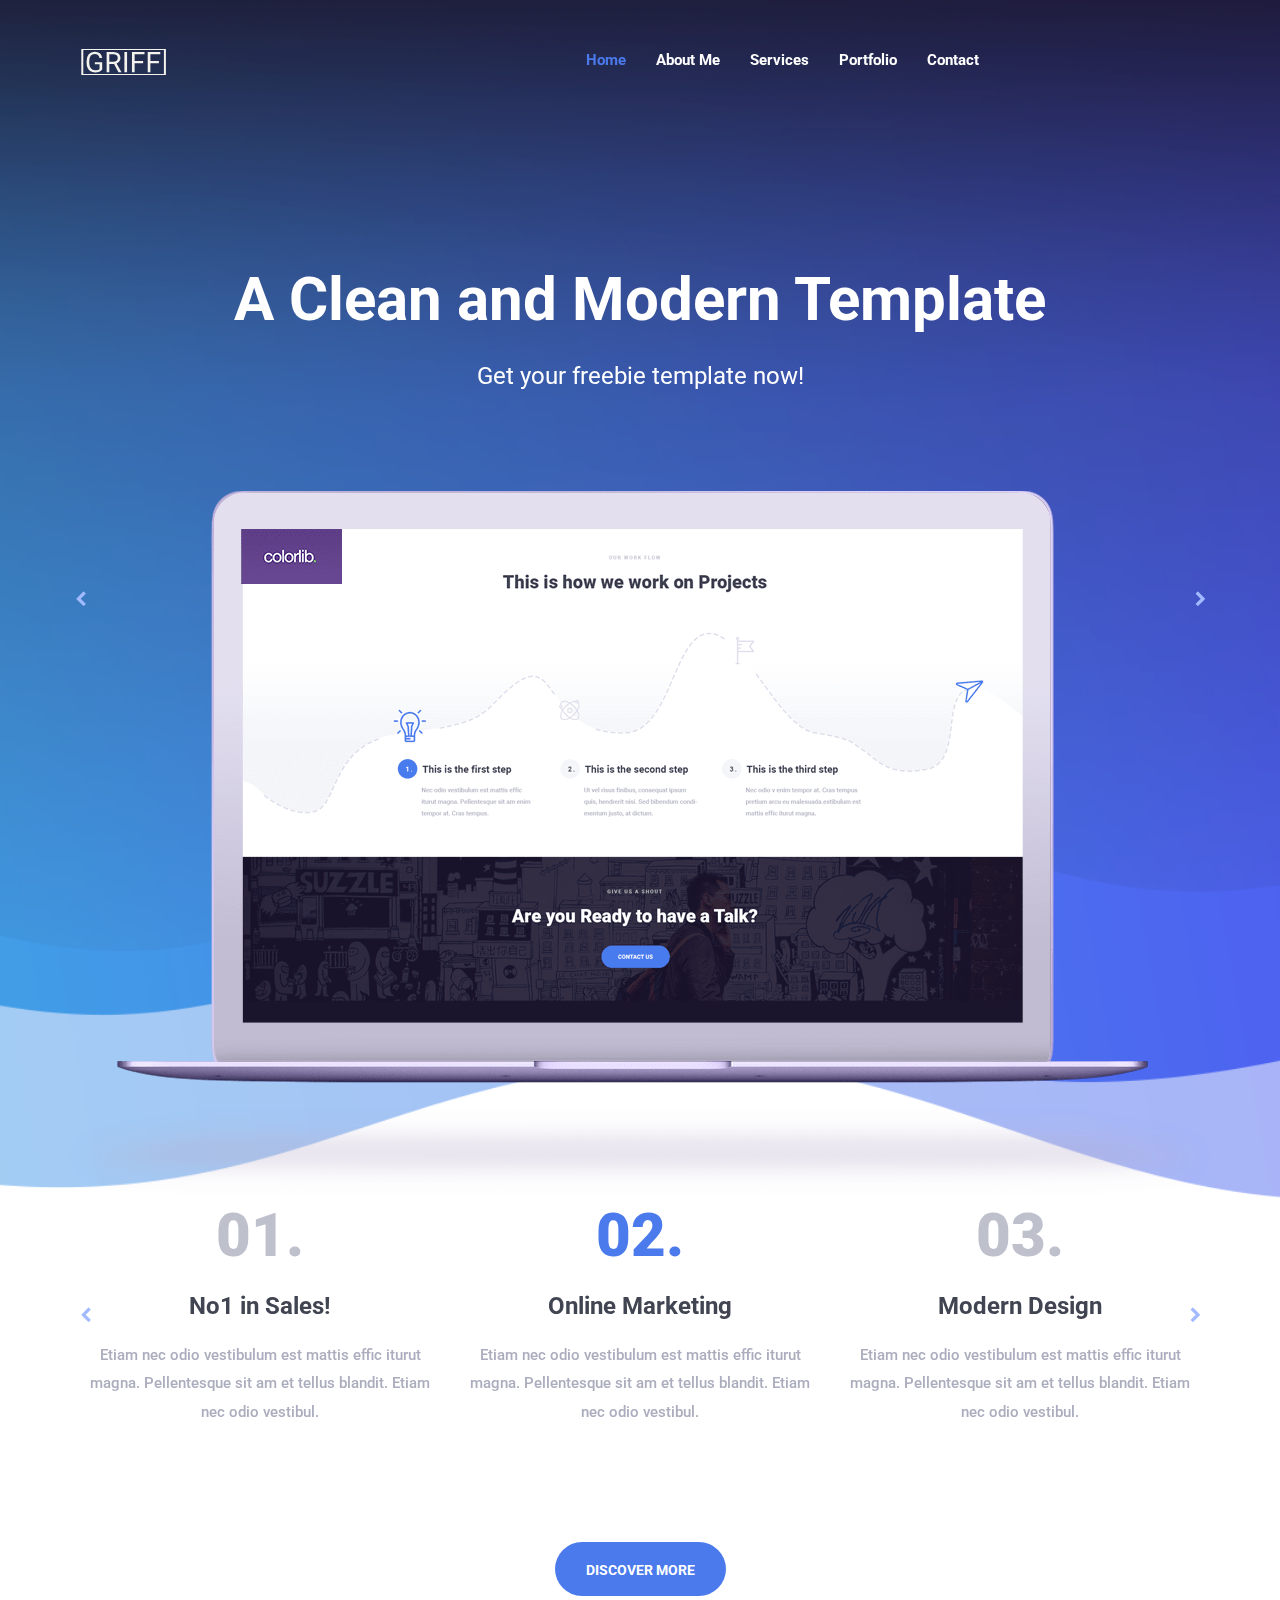
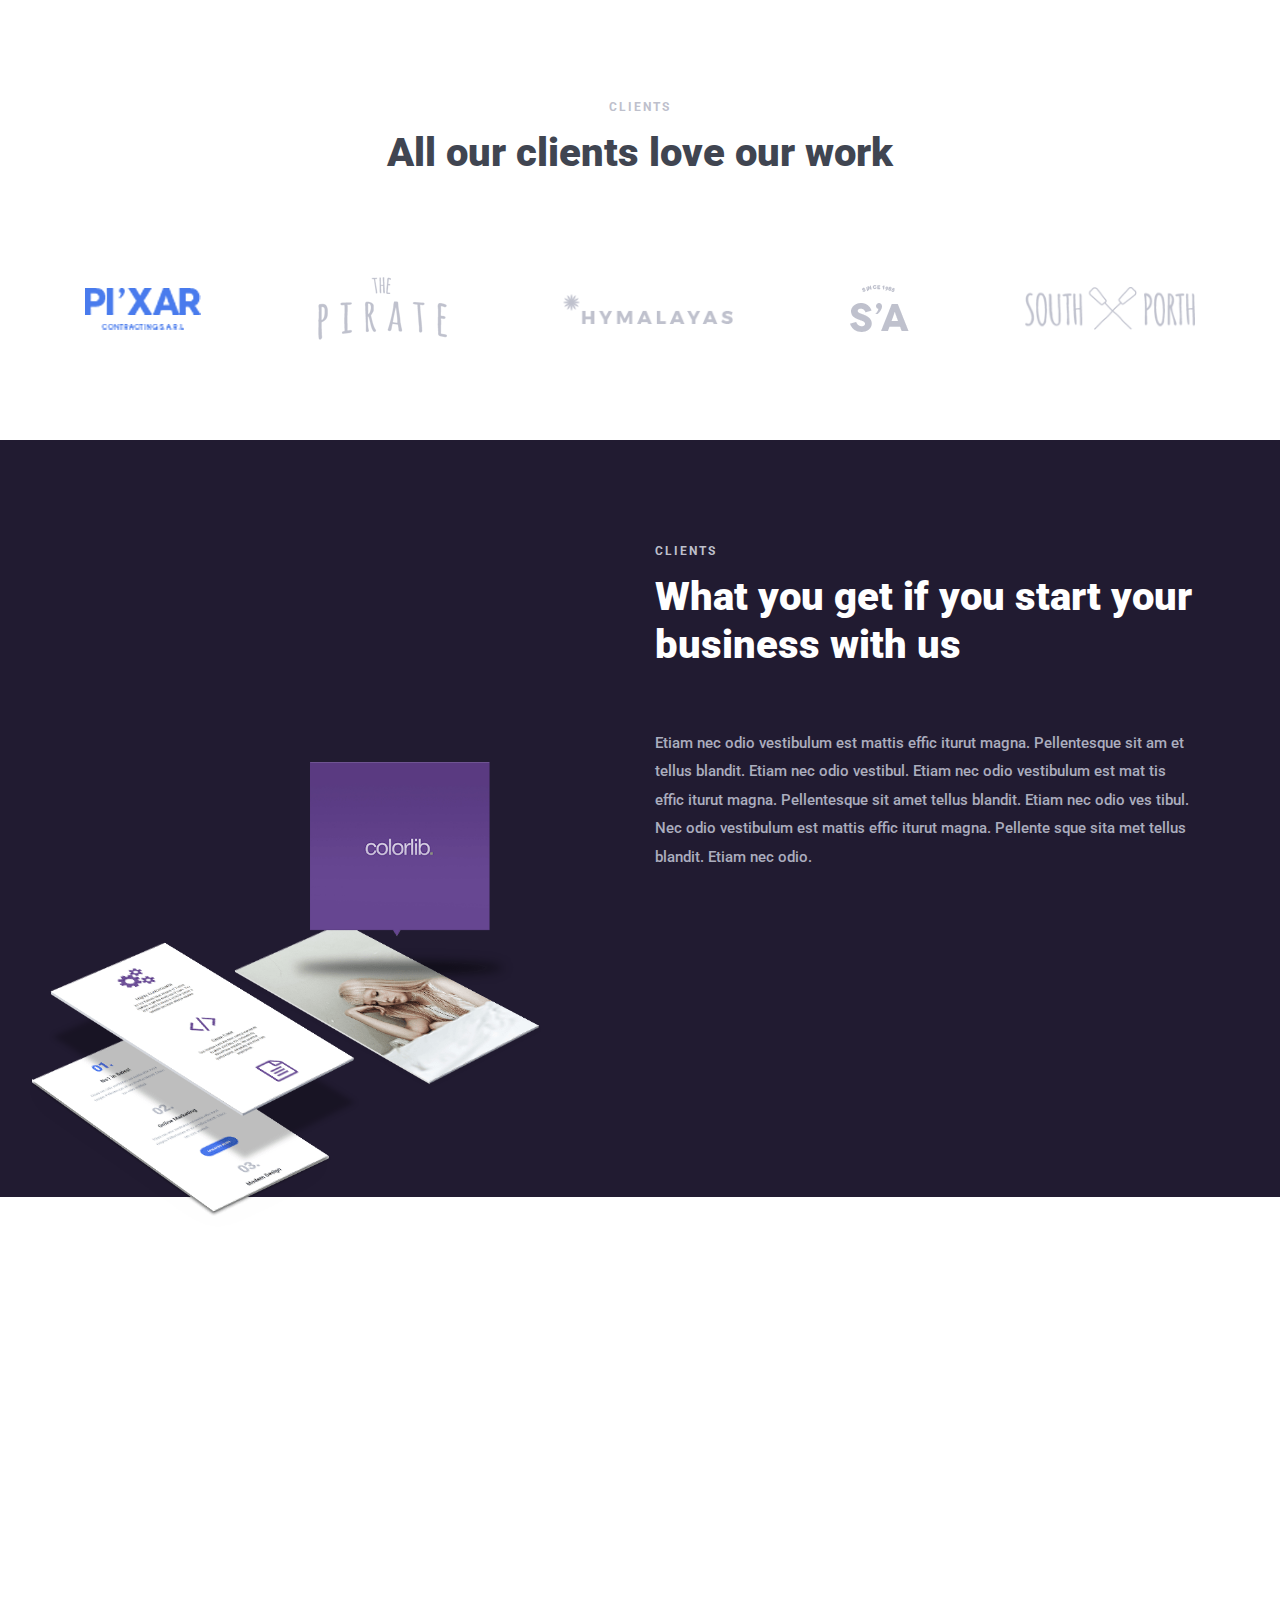
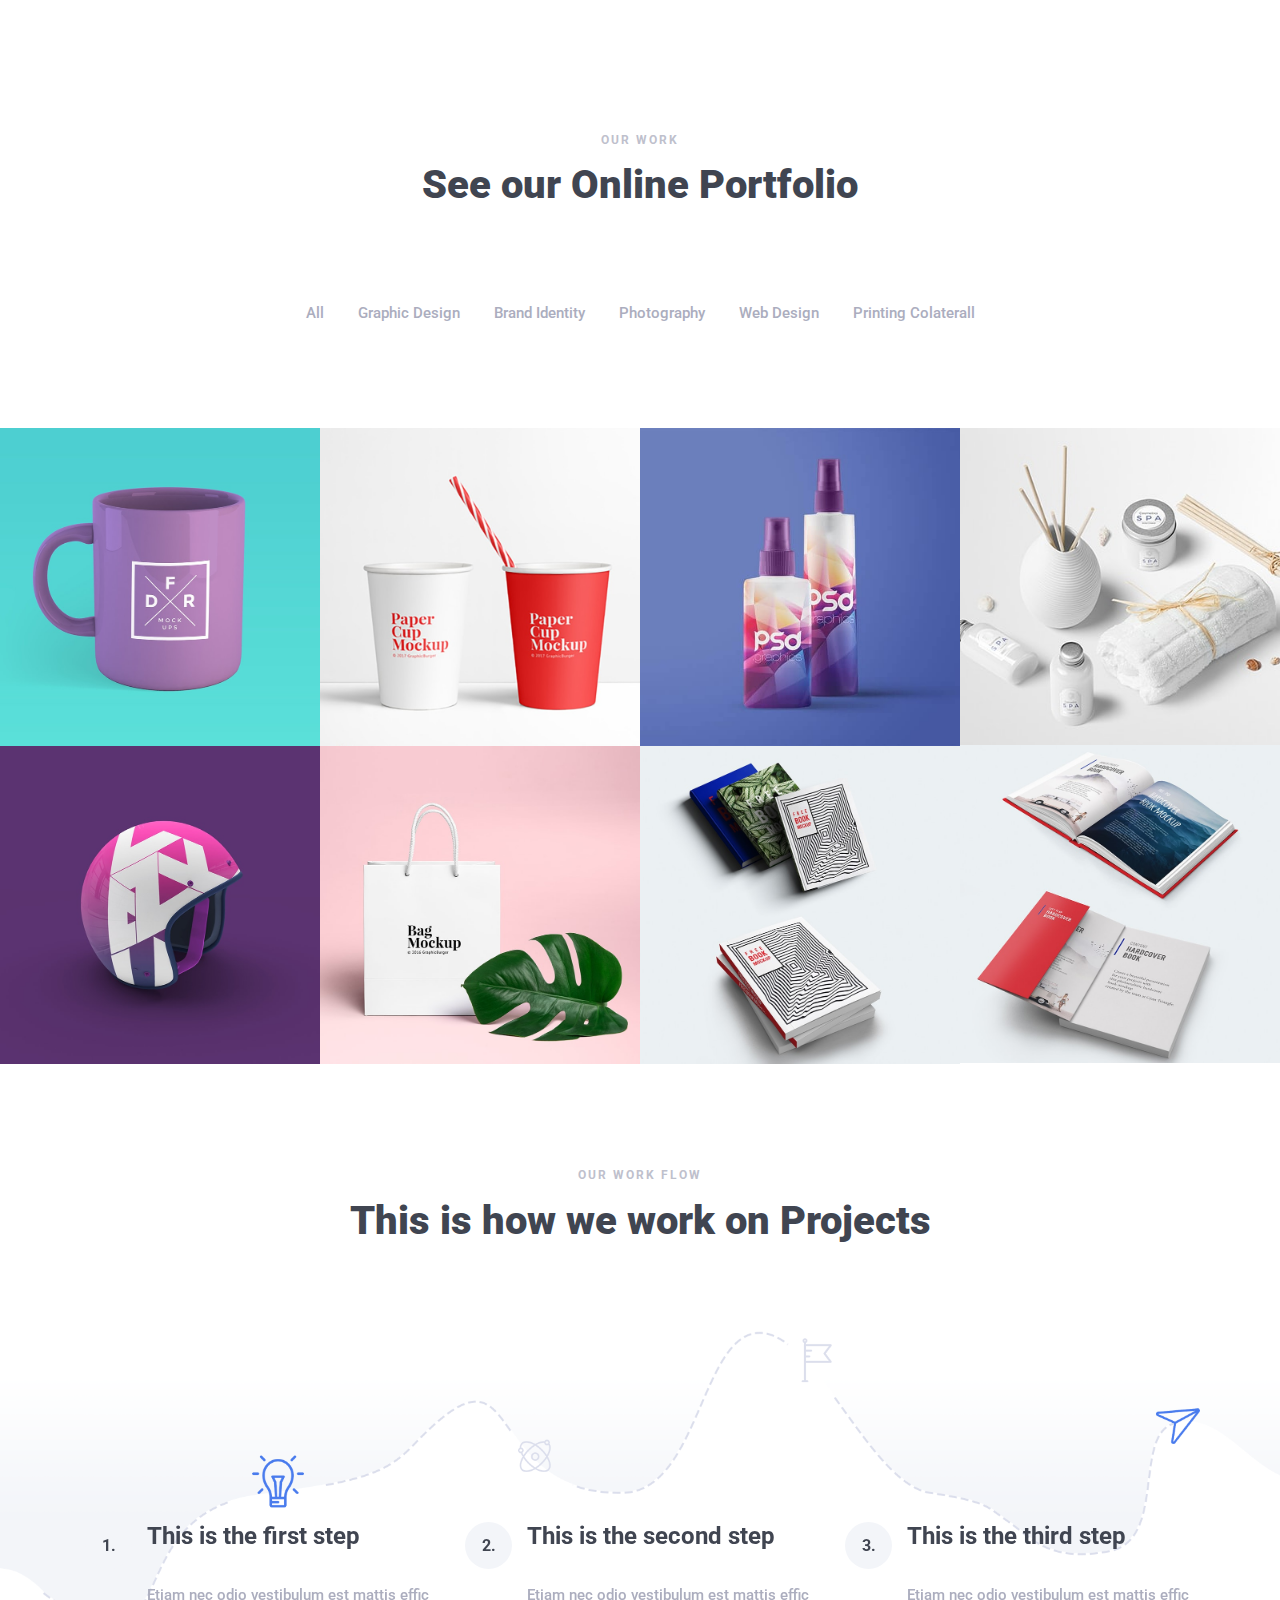
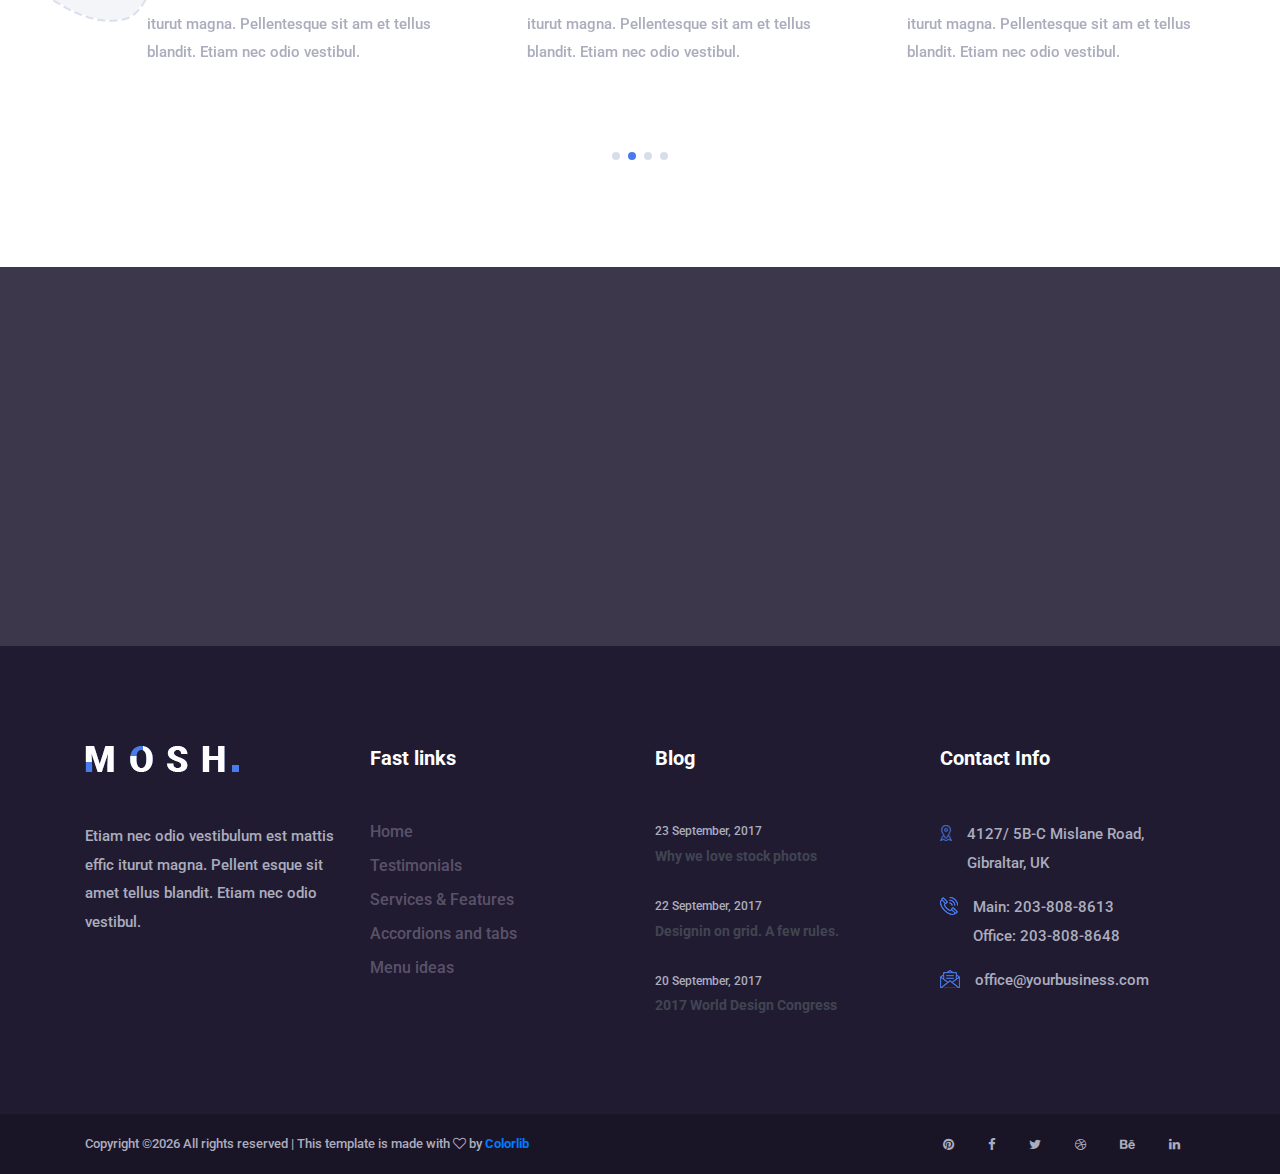
==== commit fe095253: "changed some pics" ====
--- a/index.html
+++ b/index.html
@@ -19,6 +19,8 @@
 
     <!-- Responsive CSS -->
     <link href="css/responsive.css" rel="stylesheet">
+
+    <!-- <script src="js/newStuff.js"></script> -->
 
 </head>
 
@@ -38,8 +40,8 @@
                         <nav class="navbar h-100 navbar-expand-lg align-items-center">
                             <!-- Logo -->
                             <a class="navbar-brand" href="index.html">
-                                <!-- <img src="img/core-img/logo.png" alt="logo"> -->
-                                Victor Ventres</a>
+                                <img src="img/core-img/griff.svg" alt="Victor Ventures">
+                            </a>
 
                             <!-- Menu Area -->
                             <button class="navbar-toggler" type="button" data-toggle="collapse" data-target="#mosh-navbar" aria-controls="mosh-navbar" aria-expanded="false" aria-label="Toggle navigation"><span
@@ -47,11 +49,11 @@
 
                             <div class="collapse navbar-collapse justify-content-end" id="mosh-navbar">
                                 <ul class="navbar-nav animated" id="nav">
-                                    <li class="nav-item active"><a class="nav-link" href="index.html">Home</a></li>
-                                    <li class="nav-item"><a class="nav-link" href="about.html">About Me</a></li>
-                                    <li class="nav-item"><a class="nav-link" href="services.html">Services</a></li>
-                                    <li class="nav-item"><a class="nav-link" href="portfolio.html">Portfolio</a></li>
-                                    <li class="nav-item"><a class="nav-link" href="contact.html">Contact</a></li>
+                                    <li class="nav-item home active"><a class="nav-link" href="index.html">Home</a></li>
+                                    <li class="nav-item about"><a class="nav-link" href="about.html">About Me</a></li>
+                                    <li class="nav-item services"><a class="nav-link" href="services.html">Services</a></li>
+                                    <li class="nav-item portfolio"><a class="nav-link" href="portfolio.html">Portfolio</a></li>
+                                    <li class="nav-item contact"><a class="nav-link" href="contact.html">Contact</a></li>
                                     <li class="nav-item"><a class="nav-link"></a></li>
                                     <li class="nav-item"><a class="nav-link"></a></li>
                                     <li class="nav-item"><a class="nav-link"></a></li>
@@ -569,6 +571,9 @@
     <script src="js/plugins.js"></script>
     <!-- Active js -->
     <script src="js/active.js"></script>
+
+    <script src="js/newStuff.js"></script>
+
 </body>
 
 </html>
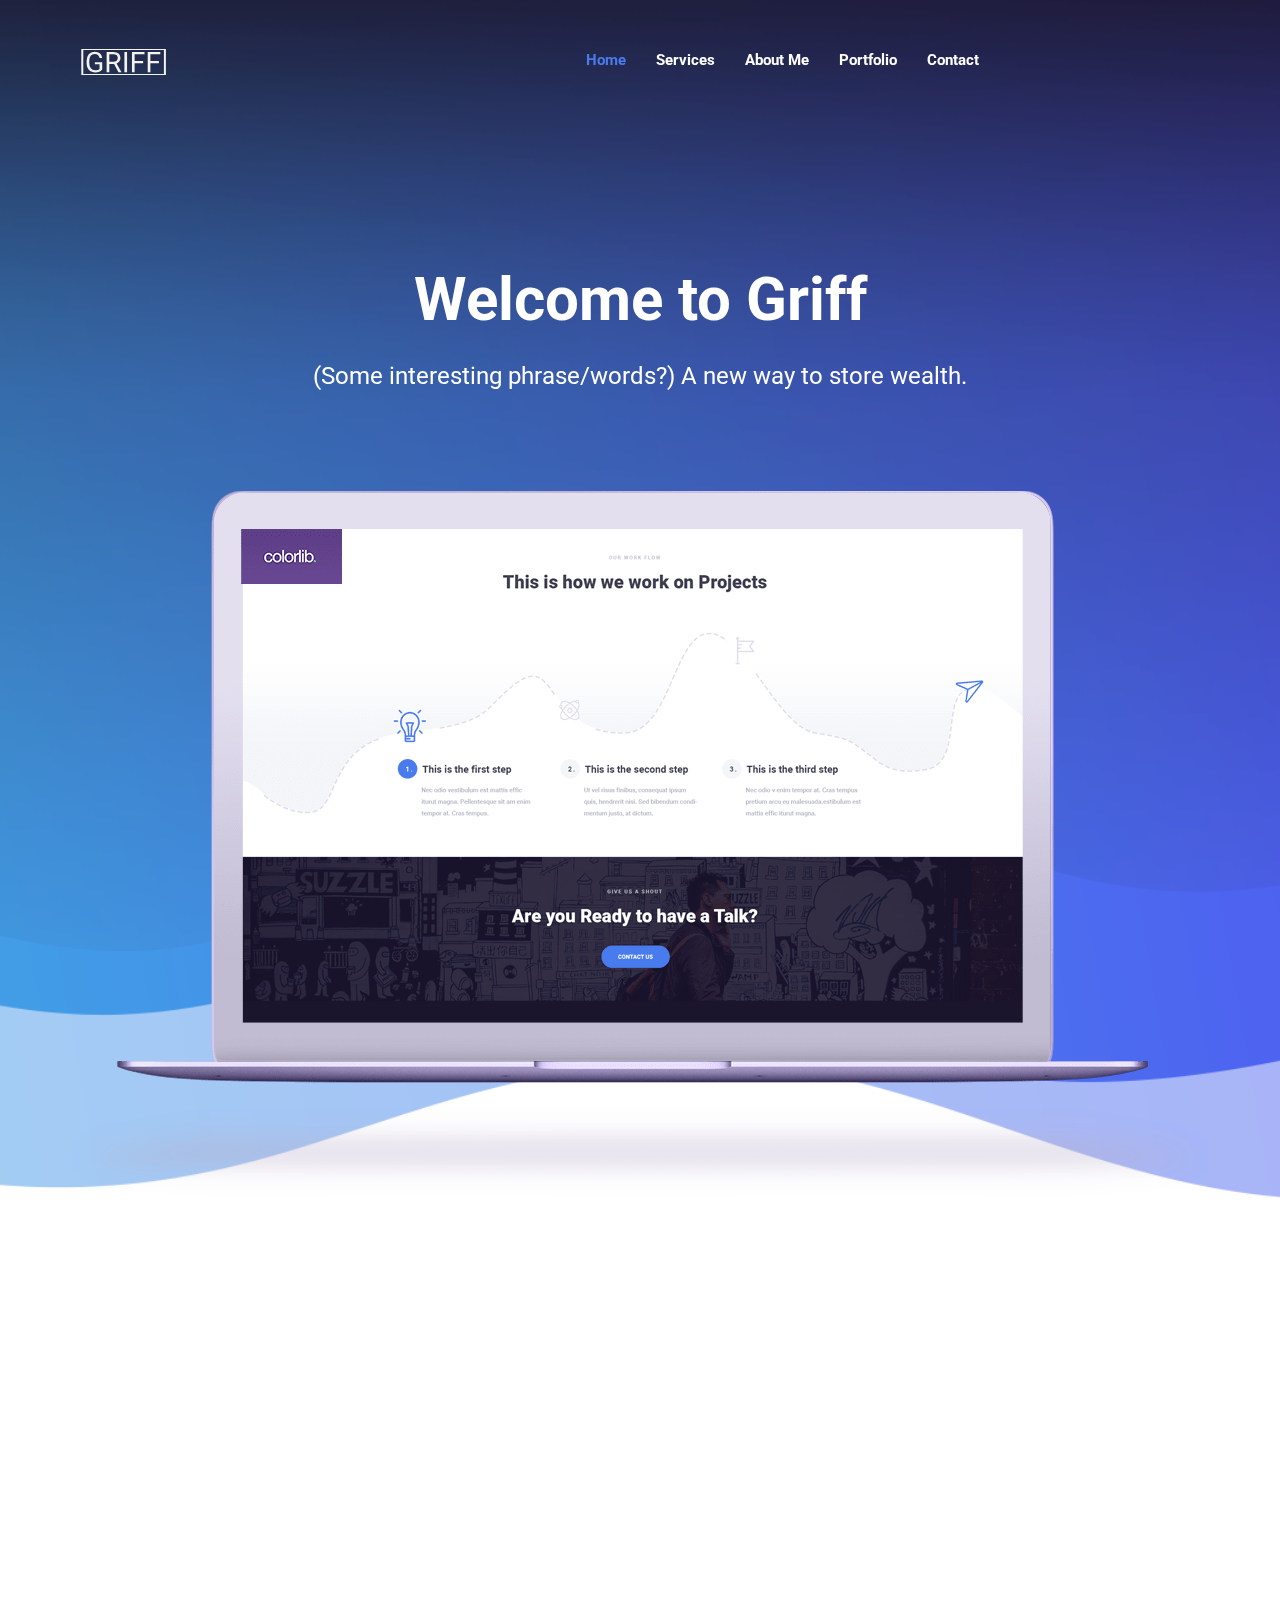
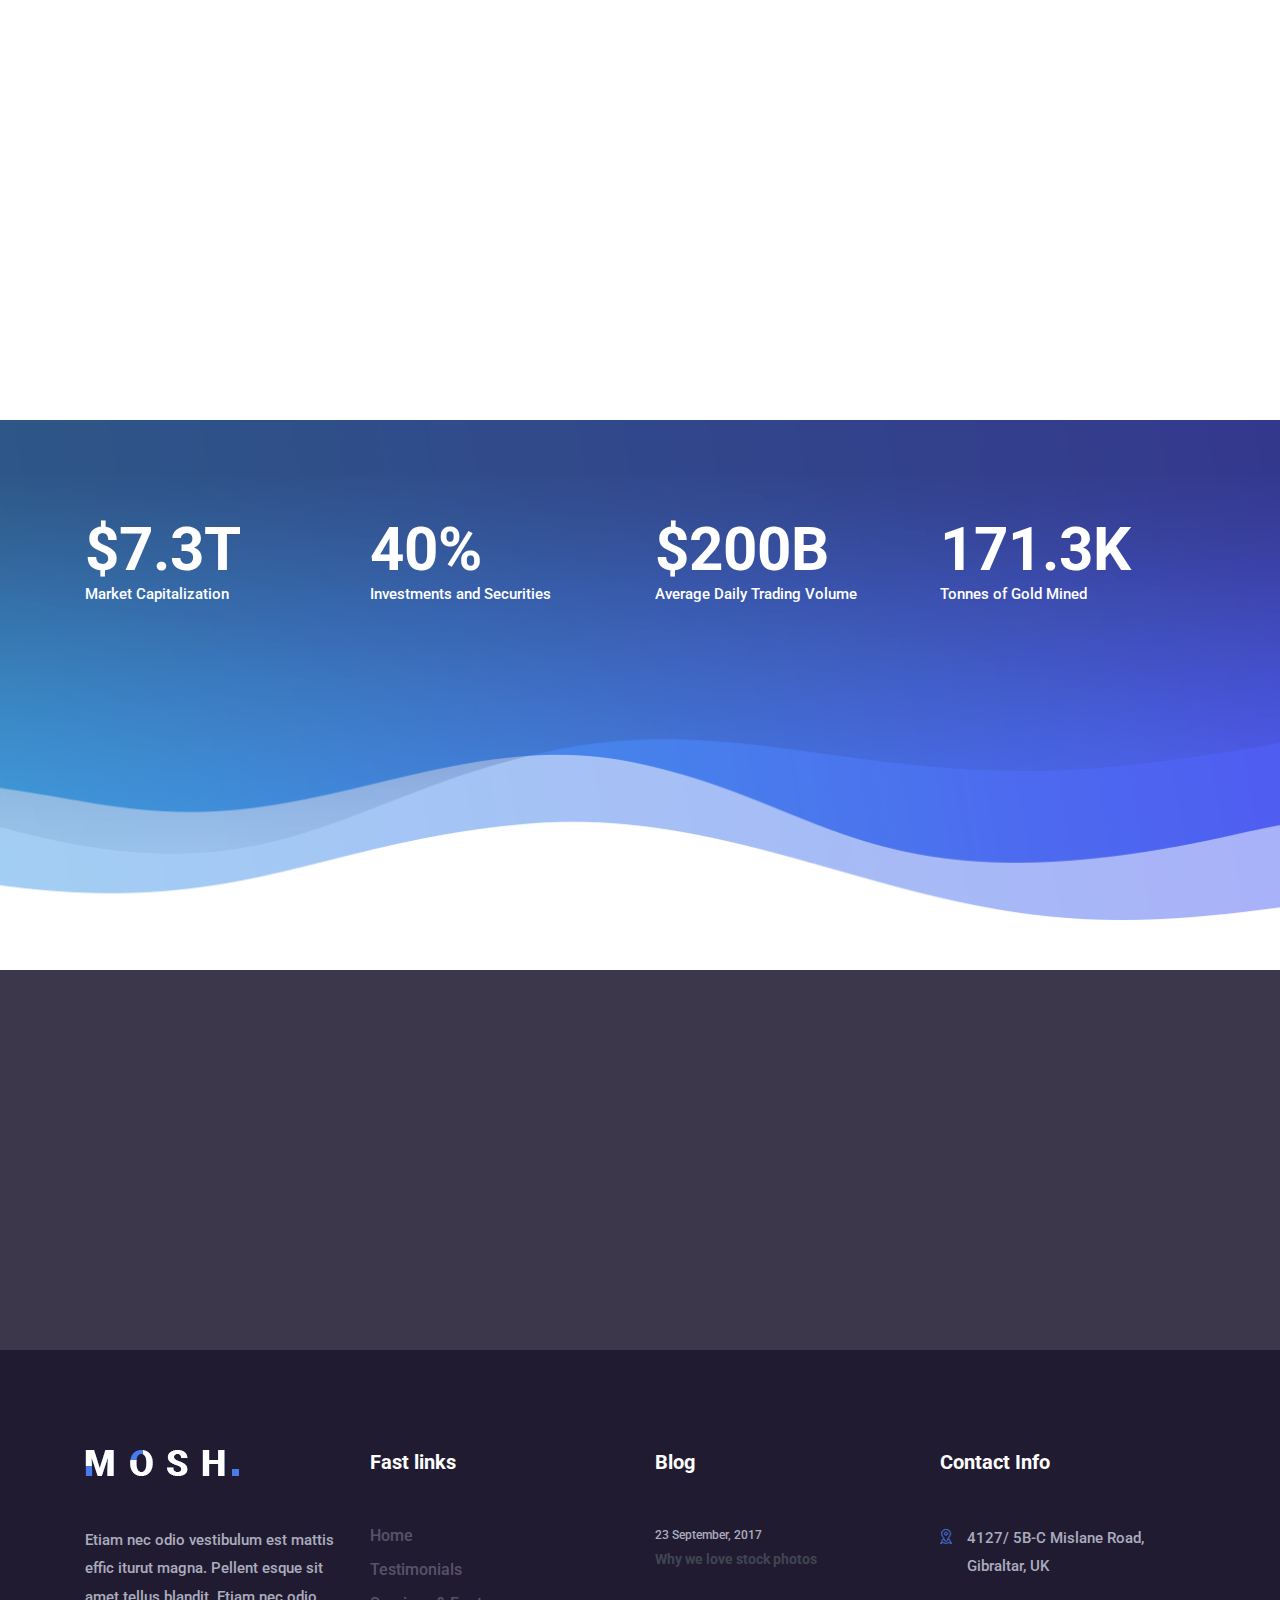
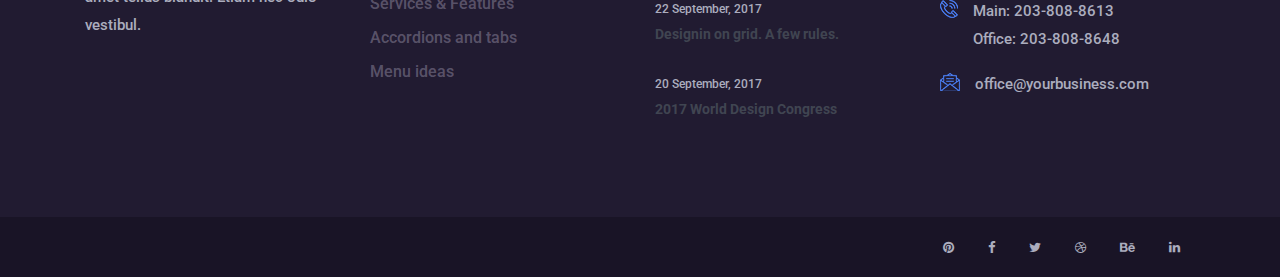
==== commit 12b1659b: "fix headers" ====
--- a/index.html
+++ b/index.html
@@ -50,8 +50,8 @@
                             <div class="collapse navbar-collapse justify-content-end" id="mosh-navbar">
                                 <ul class="navbar-nav animated" id="nav">
                                     <li class="nav-item home active"><a class="nav-link" href="index.html">Home</a></li>
+                                    <li class="nav-item services"><a class="nav-link" href="services.html">Services</a></li>
                                     <li class="nav-item about"><a class="nav-link" href="about.html">About Me</a></li>
-                                    <li class="nav-item services"><a class="nav-link" href="services.html">Services</a></li>
                                     <li class="nav-item portfolio"><a class="nav-link" href="portfolio.html">Portfolio</a></li>
                                     <li class="nav-item contact"><a class="nav-link" href="contact.html">Contact</a></li>
                                     <li class="nav-item"><a class="nav-link"></a></li>
@@ -78,360 +78,133 @@
             <!-- Single Hero Slides -->
             <div class="single-hero-slide d-flex align-items-end justify-content-center">
                 <div class="hero-slide-content text-center">
-                    <h2>A Clean and Modern Template</h2>
-                    <h4>Get your freebie template now!</h4>
+                    <h2>Welcome to Griff</h2>
+                    <h4>(Some interesting phrase/words?) A new way to store wealth.</h4>
                     <img class="slide-img" src="img/bg-img/device.png" alt="">
                 </div>
             </div>
             <!-- Single Hero Slides -->
-            <div class="single-hero-slide d-flex align-items-end justify-content-center">
+            <!-- <div class="single-hero-slide d-flex align-items-end justify-content-center">
                 <div class="hero-slide-content text-center">
                     <h2>A Clean and Modern Template</h2>
                     <h4>Get your freebie template now!</h4>
                     <img class="slide-img" src="img/bg-img/device.png" alt="">
                 </div>
-            </div>
+            </div> -->
         </div>
     </section>
     <!-- ***** Welcome Area End ***** -->
 
-    <!-- ***** Service Area Start ***** -->
-    <section class="mosh-service-area clearfix">
+    <div style="margin:50px">
+    </div>
+
+    <!-- ***** Few Words Area Start ***** -->
+    <section class="few-words-from-ceo d-md-flex">
+        <div class="few-words-contents indigoBackground d-flex align-items-center justify-content-center wow fadeInLeftBig" data-wow-delay="0.1s">
+            <div class="container-fluid">
+                <div class="row justify-content-center">
+                    <div class="col-12 col-md-11 col-lg-9 col-xl-7">
+                        <div class="few-words-text">
+                            <div class="section-heading">
+                                <p>Problem</p>
+                                <h2>Fun facts about the team and why people love us</h2>
+                            </div>
+                            <p>Etiam nec odio vestibulum est mattis effic iturut magna. Pellentesque sit am et tellus blandit. Etiam nec odio vestibul. Etiam nec odio vestibulum est mat tis effic iturut magna. Pellentesque sit amet tellus blandit.
+                                Etiam nec odio ves tibul. Nec odio vestibulum est mattis effic iturut magna. Pellente sque sita met tellus blandit. Etiam nec odio.</p>
+                            <!-- <div class="ceo-meta-data d-flex align-items-center mt-50">
+                                <div class="ceo-thumb bg-img" style="background-image: url(img/bg-img/ceo.jpg);"></div>
+                                <div class="ceo-name">
+                                    <h6>Jim Morison</h6>
+                                    <p>Company CEO</p>
+                                </div>
+                            </div> -->
+                        </div>
+                    </div>
+                </div>
+            </div>
+        </div>
+        <!-- <div class="few-words-thumb bg-img wow fadeInRightBig" data-wow-delay="1.1s" style="background-image: url(img/bg-img/cta-2.jpg);"></div> -->
+        <div class="greenBackground few-words-thumb d-flex align-items-center justify-content-center wow fadeInRightBig" data-wow-delay="0.1s">
+            <div class="container-fluid">
+                <div class="row justify-content-center">
+                    <div class="col-12 col-md-11 col-lg-9 col-xl-7">
+                        <div class="few-words-text">
+                            <div class="section-heading">
+                                <p>Solution</p>
+                                <h2>Fun facts about the team and why people love us</h2>
+                            </div>
+                            <p>Etiam nec odio vestibulum est mattis effic iturut magna. Pellentesque sit am et tellus blandit. Etiam nec odio vestibul. Etiam nec odio vestibulum est mat tis effic iturut magna. Pellentesque sit amet tellus blandit.
+                                Etiam nec odio ves tibul. Nec odio vestibulum est mattis effic iturut magna. Pellente sque sita met tellus blandit. Etiam nec odio.</p>
+                            <!-- <div class="ceo-meta-data d-flex align-items-center mt-50">
+                                <div class="ceo-thumb bg-img" style="background-image: url(img/bg-img/ceo.jpg);"></div>
+                                <div class="ceo-name">
+                                    <h6>Jim Morison</h6>
+                                    <p>Company CEO</p>
+                                </div>
+                            </div> -->
+                        </div>
+                    </div>
+                </div>
+            </div>
+        </div>
+    </section>
+    <!-- ***** Few Words Area End ***** -->
+
+    <!-- ***** Cool Facts Area Start ***** -->
+    <section class="mosh-cool-facts-area service-page bg-img section_padding_100" style="background-image: url(img/core-img/breadcumb.png);">
         <div class="container">
             <div class="row">
-                <div class="col-12">
-                    <div class="mosh-service-slides owl-carousel">
-                        <!-- Single Service Area -->
-                        <div class="single-service-area text-center">
-                            <h2>01.</h2>
-                            <h4>No1 in Sales!</h4>
-                            <p>Etiam nec odio vestibulum est mattis effic iturut magna. Pellentesque sit am et tellus blandit. Etiam nec odio vestibul.</p>
-                        </div>
-                        <!-- Single Service Area -->
-                        <div class="single-service-area text-center">
-                            <h2>02.</h2>
-                            <h4>Online Marketing</h4>
-                            <p>Etiam nec odio vestibulum est mattis effic iturut magna. Pellentesque sit am et tellus blandit. Etiam nec odio vestibul.</p>
-                        </div>
-                        <!-- Single Service Area -->
-                        <div class="single-service-area text-center">
-                            <h2>03.</h2>
-                            <h4>Modern Design</h4>
-                            <p>Etiam nec odio vestibulum est mattis effic iturut magna. Pellentesque sit am et tellus blandit. Etiam nec odio vestibul.</p>
-                        </div>
-                        <!-- Single Service Area -->
-                        <div class="single-service-area text-center">
-                            <h2>04.</h2>
-                            <h4>No1 in Sales!</h4>
-                            <p>Etiam nec odio vestibulum est mattis effic iturut magna. Pellentesque sit am et tellus blandit. Etiam nec odio vestibul.</p>
-                        </div>
-                        <!-- Single Service Area -->
-                        <div class="single-service-area text-center">
-                            <h2>05.</h2>
-                            <h4>Online Marketing</h4>
-                            <p>Etiam nec odio vestibulum est mattis effic iturut magna. Pellentesque sit am et tellus blandit. Etiam nec odio vestibul.</p>
-                        </div>
-                        <!-- Single Service Area -->
-                        <div class="single-service-area text-center">
-                            <h2>06.</h2>
-                            <h4>Modern Design</h4>
-                            <p>Etiam nec odio vestibulum est mattis effic iturut magna. Pellentesque sit am et tellus blandit. Etiam nec odio vestibul.</p>
-                        </div>
-                    </div>
-                </div>
-                <!-- Discover More btn -->
-                <div class="col-12 text-center mt-100">
-                    <a href="#" class="btn mosh-btn">Discover More</a>
+                <!-- Single Cool Fact-->
+                <div class="col-12 col-sm-6 col-md-3">
+                    <div class="single-cool-fact">
+                        <div class="counter-area">
+                            <h3>$<span class="counter">7.3</span>T</h3>
+                        </div>
+                        <div class="cool-facts-content">
+                            <p>Market Capitalization</p>
+                        </div>
+                    </div>
+                </div>
+                <!-- Single Cool Fact-->
+                <div class="col-12 col-sm-6 col-md-3">
+                    <div class="single-cool-fact">
+                        <div class="counter-area">
+                            <h3><span class="counter">40</span>%</h3>
+                        </div>
+                        <div class="cool-facts-content">
+                            <p>Investments and Securities</p>
+                        </div>
+                    </div>
+                </div>
+                <!-- Single Cool Fact-->
+                <div class="col-12 col-sm-6 col-md-3">
+                    <div class="single-cool-fact">
+                        <div class="counter-area">
+                            <h3>$<span class="counter">200</span>B</h3>
+                        </div>
+                        <div class="cool-facts-content">
+                            <p>Average Daily Trading Volume</p>
+                        </div>
+                    </div>
+                </div>
+                <!-- Single Cool Fact-->
+                <div class="col-12 col-sm-6 col-md-3">
+                    <div class="single-cool-fact">
+                        <div class="counter-area">
+                            <h3><span class="counter">171.3</span>K</h3>
+                        </div>
+                        <div class="cool-facts-content">
+                            <p>Tonnes of Gold Mined</p>
+                        </div>
+                    </div>
                 </div>
             </div>
         </div>
     </section>
-    <!-- ***** Service Area End ***** -->
-
-    <!-- ***** Clients Area Start ***** -->
-    <section class="mosh-clients-area section_padding_100 clearfix">
-        <div class="container">
-            <div class="row">
-                <div class="col-12">
-                    <div class="section-heading text-center">
-                        <p>clients</p>
-                        <h2>All our clients love our work</h2>
-                    </div>
-                </div>
-                <div class="col-12">
-                    <div class="clients-logo-area d-sm-flex align-items-center justify-content-between">
-                        <a href="#"><img src="img/clients-img/1.png" alt=""></a>
-                        <a href="#"><img src="img/clients-img/2.png" alt=""></a>
-                        <a href="#"><img src="img/clients-img/3.png" alt=""></a>
-                        <a href="#"><img src="img/clients-img/4.png" alt=""></a>
-                        <a href="#"><img src="img/clients-img/5.png" alt=""></a>
-                    </div>
-                </div>
-            </div>
-        </div>
-    </section>
-    <!-- ***** Clients Area End ***** -->
-
-    <!-- ***** Features Area Start ***** -->
-    <section class="mosh-features-area section_padding_100 clearfix">
-        <div class="container">
-            <div class="row justify-content-end">
-                <div class="col-12 col-md-6">
-                    <div class="section-heading">
-                        <p>clients</p>
-                        <h2>What you get if you start your business with us</h2>
-                    </div>
-                    <div class="features-content">
-                        <p>Etiam nec odio vestibulum est mattis effic iturut magna. Pellentesque sit am et tellus blandit. Etiam nec odio vestibul. Etiam nec odio vestibulum est mat tis effic iturut magna. Pellentesque sit amet tellus blandit. Etiam
-                            nec odio ves
-                            tibul. Nec odio vestibulum est mattis effic iturut magna. Pellente sque sita met tellus blandit. Etiam nec odio.</p>
-                        <!-- Progress Bar Content Area -->
-                        <div class="features-progress-bar mt-50">
-                            <!-- Single Progress Bar -->
-                            <div class="single_progress_bar mb-15 wow fadeInUp" data-wow-delay="0.2s">
-                                <p>Development</p>
-                                <div id="bar1" class="barfiller">
-                                    <div class="tipWrap">
-                                        <span class="tip"></span>
-                                    </div>
-                                    <span class="fill" data-percentage="70"></span>
-                                </div>
-                            </div>
-                            <!-- Single Progress Bar -->
-                            <div class="single_progress_bar mb-15 wow fadeInUp" data-wow-delay="0.4s">
-                                <p>Design</p>
-                                <div id="bar2" class="barfiller">
-                                    <div class="tipWrap">
-                                        <span class="tip"></span>
-                                    </div>
-                                    <span class="fill" data-percentage="90"></span>
-                                </div>
-                            </div>
-                            <!-- Single Progress Bar -->
-                            <div class="single_progress_bar mb-15 wow fadeInUp" data-wow-delay="0.6s">
-                                <p>SEO</p>
-                                <div id="bar3" class="barfiller">
-                                    <div class="tipWrap">
-                                        <span class="tip"></span>
-                                    </div>
-                                    <span class="fill" data-percentage="55"></span>
-                                </div>
-                            </div>
-                        </div>
-                    </div>
-                </div>
-            </div>
-        </div>
-        <!-- Feature Thumb -->
-        <div class="features-img">
-            <img src="img/bg-img/features.png" alt="">
-        </div>
-    </section>
-    <!-- ***** Feature Area End ***** -->
-
-    <!-- ***** Service Area Start ***** -->
-    <section class="mosh-more-services-area d-sm-flex clearfix">
-        <div class="single-more-service-area">
-            <div class="more-service-content text-center wow fadeInUp" data-wow-delay=".1s">
-                <img src="img/core-img/trophy.png" alt="">
-                <h4>No1 in Sales!</h4>
-                <p>Nec odio vestibulum est mattis effic iturut magna. Pellentesque sit am.</p>
-            </div>
-        </div>
-        <div class="single-more-service-area">
-            <div class="more-service-content text-center wow fadeInUp" data-wow-delay=".4s">
-                <img src="img/core-img/edit.png" alt="">
-                <h4>Documentation inside</h4>
-                <p>Tiam nec odio vestibulum est mattis effic iturut magna. Pellentesque sit am.</p>
-            </div>
-        </div>
-        <div class="single-more-service-area">
-            <div class="more-service-content text-center wow fadeInUp" data-wow-delay=".7s">
-                <img src="img/core-img/video-camera.png" alt="">
-                <h4>Modern Design</h4>
-                <p>Etiam nec odio vestibulum est mattis effic iturut magna. Pellentesque sit am.</p>
-            </div>
-        </div>
-        <div class="single-more-service-area">
-            <div class="more-service-content text-center wow fadeInUp" data-wow-delay="1s">
-                <img src="img/core-img/presentation.png" alt="">
-                <h4>Marketing Strategist</h4>
-                <p>Etiam nec odio vestibulum est mattis effic iturut magna. Pellentesque sit am.</p>
-            </div>
-        </div>
-    </section>
-    <!-- ***** Service Area End ***** -->
-
-    <!-- ***** Portfolio Area Start ***** -->
-    <section class="mosh-portfolio-area section_padding_100_0 clearfix">
-        <div class="container">
-            <div class="row">
-                <div class="col-12">
-                    <div class="section-heading text-center">
-                        <p>Our Work</p>
-                        <h2>See our Online Portfolio</h2>
-                    </div>
-                </div>
-            </div>
-        </div>
-
-        <div class="mosh-projects-menu">
-            <div class="text-center portfolio-menu">
-                <p class="active" data-filter="*">All</p>
-                <p data-filter=".gd">Graphic Design</p>
-                <p data-filter=".bi">Brand Identity</p>
-                <p data-filter=".pho">Photography</p>
-                <p data-filter=".wd">Web Design</p>
-                <p data-filter=".pc">Printing Colaterall</p>
-            </div>
-        </div>
-
-        <div class="mosh-portfolio">
-            <!-- Single gallery Item Start -->
-            <div class="single_gallery_item gd">
-                <img src="img/portfolio-img/1.jpg" alt="">
-                <div class="gallery-hover-overlay d-flex align-items-center justify-content-center">
-                    <div class="port-hover-text text-center">
-                        <h4>DFR Corp. Branding</h4>
-                        <a href="#">Brand Identity</a>
-                    </div>
-                </div>
-            </div>
-            <!-- Single gallery Item Start -->
-            <div class="single_gallery_item bi">
-                <img src="img/portfolio-img/2.jpg" alt="">
-                <div class="gallery-hover-overlay d-flex align-items-center justify-content-center">
-                    <div class="port-hover-text text-center">
-                        <h4>DFR Corp. Branding</h4>
-                        <a href="#">Brand Identity</a>
-                    </div>
-                </div>
-            </div>
-            <!-- Single gallery Item Start -->
-            <div class="single_gallery_item gd bi">
-                <img src="img/portfolio-img/3.jpg" alt="">
-                <div class="gallery-hover-overlay d-flex align-items-center justify-content-center">
-                    <div class="port-hover-text text-center">
-                        <h4>DFR Corp. Branding</h4>
-                        <a href="#">Brand Identity</a>
-                    </div>
-                </div>
-            </div>
-            <!-- Single gallery Item Start -->
-            <div class="single_gallery_item pho">
-                <img src="img/portfolio-img/4.jpg" alt="">
-                <div class="gallery-hover-overlay d-flex align-items-center justify-content-center">
-                    <div class="port-hover-text text-center">
-                        <h4>DFR Corp. Branding</h4>
-                        <a href="#">Brand Identity</a>
-                    </div>
-                </div>
-            </div>
-            <!-- Single gallery Item Start -->
-            <div class="single_gallery_item pho">
-                <img src="img/portfolio-img/5.jpg" alt="">
-                <div class="gallery-hover-overlay d-flex align-items-center justify-content-center">
-                    <div class="port-hover-text text-center">
-                        <h4>DFR Corp. Branding</h4>
-                        <a href="#">Brand Identity</a>
-                    </div>
-                </div>
-            </div>
-            <!-- Single gallery Item Start -->
-            <div class="single_gallery_item wd pc">
-                <img src="img/portfolio-img/6.jpg" alt="">
-                <div class="gallery-hover-overlay d-flex align-items-center justify-content-center">
-                    <div class="port-hover-text text-center">
-                        <h4>DFR Corp. Branding</h4>
-                        <a href="#">Brand Identity</a>
-                    </div>
-                </div>
-            </div>
-            <!-- Single gallery Item Start -->
-            <div class="single_gallery_item wd">
-                <img src="img/portfolio-img/7.jpg" alt="">
-                <div class="gallery-hover-overlay d-flex align-items-center justify-content-center">
-                    <div class="port-hover-text text-center">
-                        <h4>DFR Corp. Branding</h4>
-                        <a href="#">Brand Identity</a>
-                    </div>
-                </div>
-            </div>
-            <!-- Single gallery Item Start -->
-            <div class="single_gallery_item pc">
-                <img src="img/portfolio-img/8.jpg" alt="">
-                <div class="gallery-hover-overlay d-flex align-items-center justify-content-center">
-                    <div class="port-hover-text text-center">
-                        <h4>DFR Corp. Branding</h4>
-                        <a href="#">Brand Identity</a>
-                    </div>
-                </div>
-            </div>
-        </div>
-    </section>
-    <!-- ***** Portfolio Area End ***** -->
-
-    <!-- ***** Workflow Area Start ***** -->
-    <section class="mosh-workflow-area section_padding_100_0 clearfix">
-        <div class="container">
-            <div class="row">
-                <div class="col-12">
-                    <div class="section-heading text-center mb-0">
-                        <p>Our Work Flow</p>
-                        <h2>This is how we work on Projects</h2>
-                    </div>
-                </div>
-            </div>
-        </div>
-
-        <div class="workflow-img">
-            <img src="img/core-img/work-progress.png" alt="">
-        </div>
-
-        <div class="workflow-slides-area">
-            <div class="container">
-                <div class="row">
-                    <div class="col-12">
-                        <div class="mosh-workflow-slides owl-carousel">
-                            <!-- Single Service Area -->
-                            <div class="single-workflow-area d-flex">
-                                <h2>1.</h2>
-                                <div class="workflow-content ml-15">
-                                    <h4>This is the first step</h4>
-                                    <p>Etiam nec odio vestibulum est mattis effic iturut magna. Pellentesque sit am et tellus blandit. Etiam nec odio vestibul.</p>
-                                </div>
-                            </div>
-                            <!-- Single Service Area -->
-                            <div class="single-workflow-area d-flex">
-                                <h2>2.</h2>
-                                <div class="workflow-content ml-15">
-                                    <h4>This is the second step</h4>
-                                    <p>Etiam nec odio vestibulum est mattis effic iturut magna. Pellentesque sit am et tellus blandit. Etiam nec odio vestibul.</p>
-                                </div>
-                            </div>
-                            <!-- Single Service Area -->
-                            <div class="single-workflow-area d-flex">
-                                <h2>3.</h2>
-                                <div class="workflow-content ml-15">
-                                    <h4>This is the third step</h4>
-                                    <p>Etiam nec odio vestibulum est mattis effic iturut magna. Pellentesque sit am et tellus blandit. Etiam nec odio vestibul.</p>
-                                </div>
-                            </div>
-                            <!-- Single Service Area -->
-                            <div class="single-workflow-area d-flex">
-                                <h2>4.</h2>
-                                <div class="workflow-content ml-15">
-                                    <h4>This is the fourth step</h4>
-                                    <p>Etiam nec odio vestibulum est mattis effic iturut magna. Pellentesque sit am et tellus blandit. Etiam nec odio vestibul.</p>
-                                </div>
-                            </div>
-                        </div>
-                    </div>
-                </div>
-            </div>
-        </div>
-    </section>
-    <!-- ***** Service Area End ***** -->
+    <!-- ***** Cool Facts Area End ***** -->
+
+    <div style="margin:50px">
+    </div>
 
     <!-- ***** CTA Area Start ***** -->
     <section class="mosh-call-to-action-area bg-img bg-overlay section_padding_100" style="background-image: url(img/bg-img/cta.jpg);">
@@ -537,7 +310,7 @@
                     <div class="col-12 h-100">
                         <div class="footer-bottom-content h-100 d-md-flex justify-content-between align-items-center">
                             <div class="copyright-text">
-                                <p>
+                                <p style="opacity: 0">
                                     <!-- Link back to Colorlib can't be removed. Template is licensed under CC BY 3.0. -->
                                     Copyright &copy;<script>
                                         document.write(new Date().getFullYear());
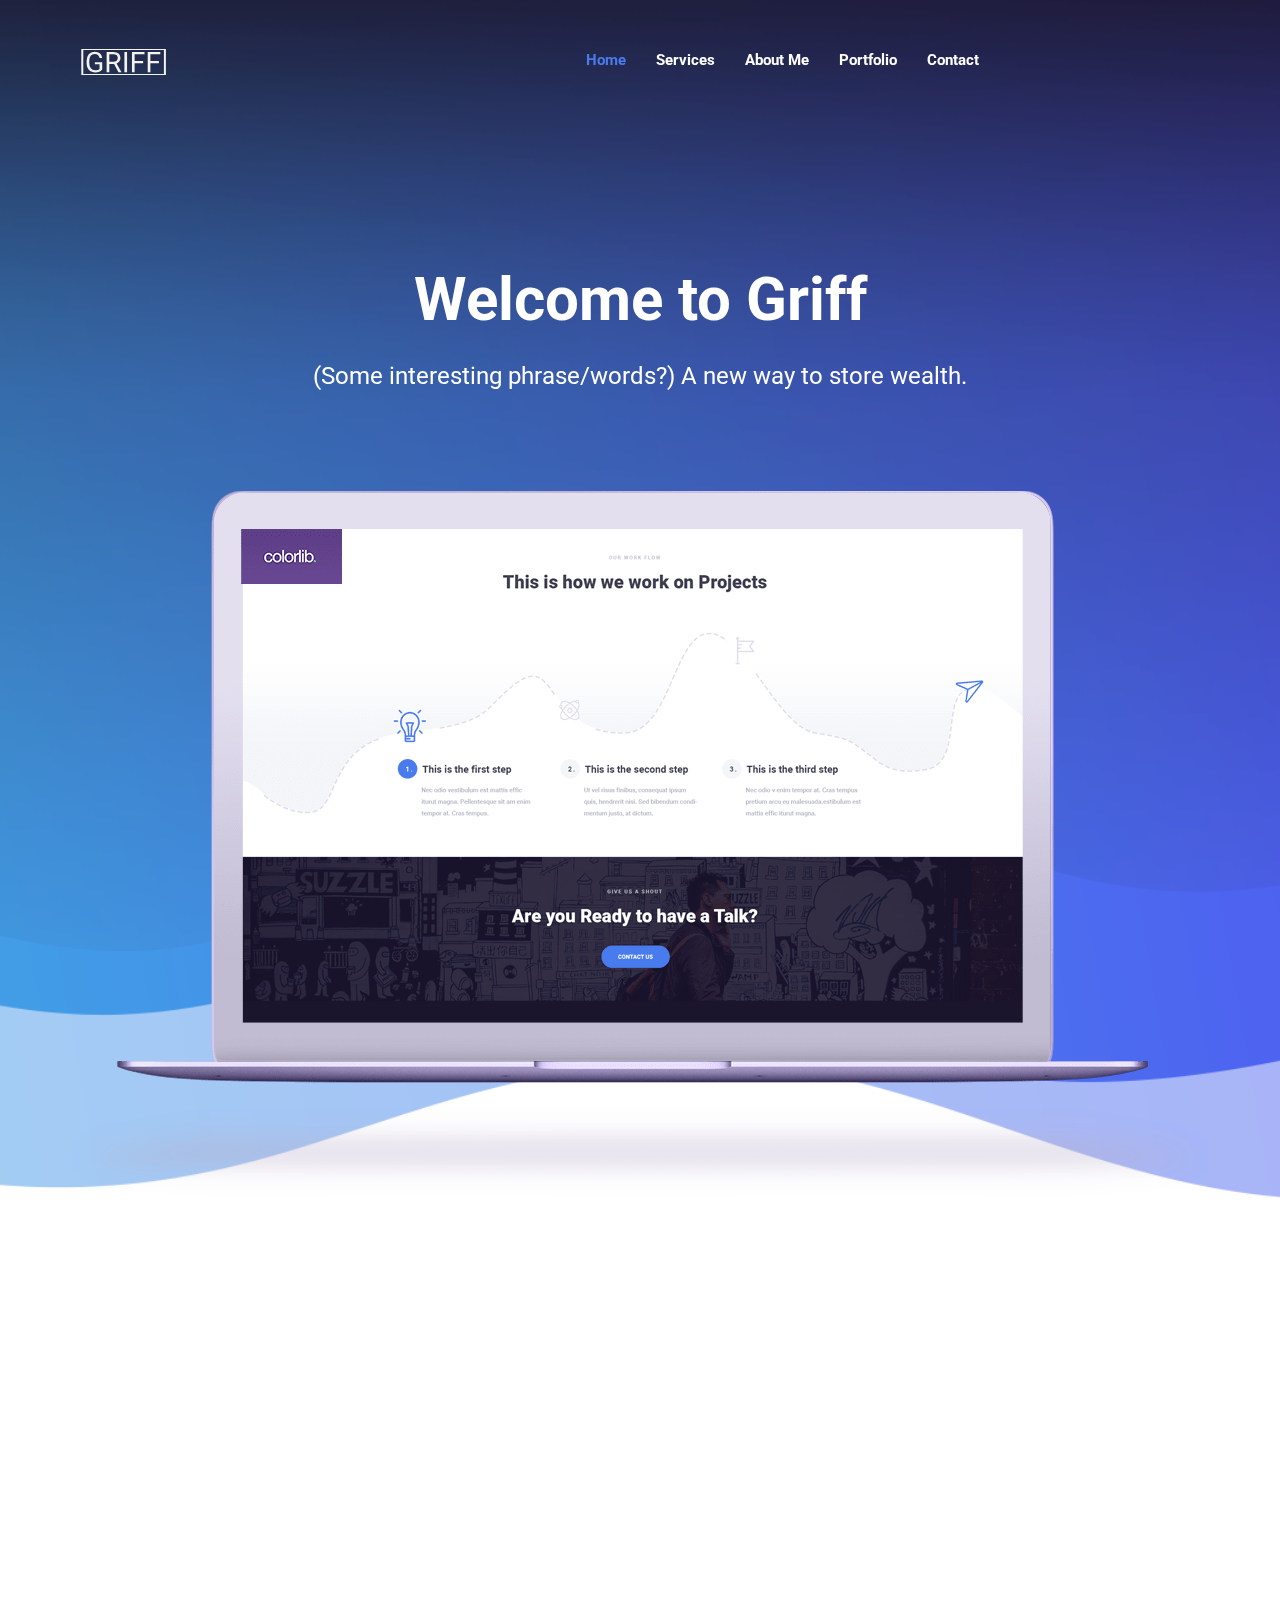
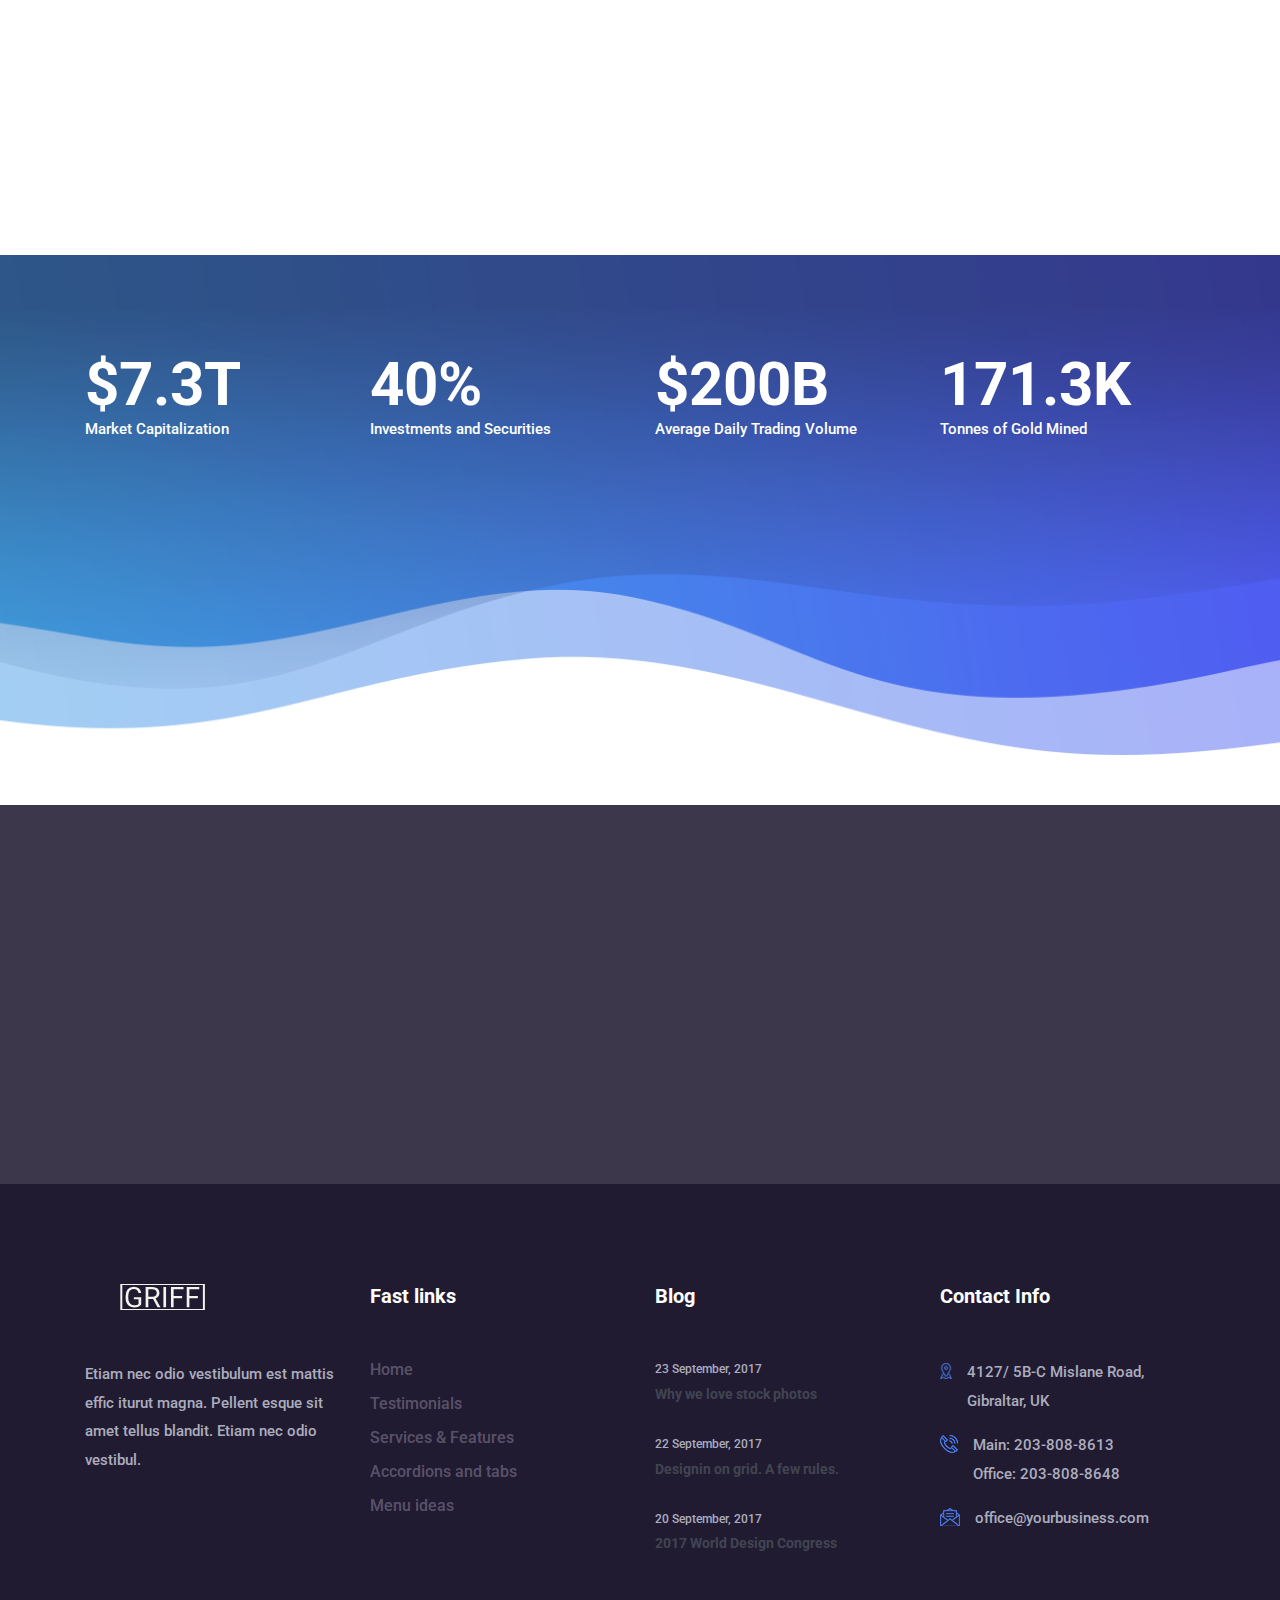
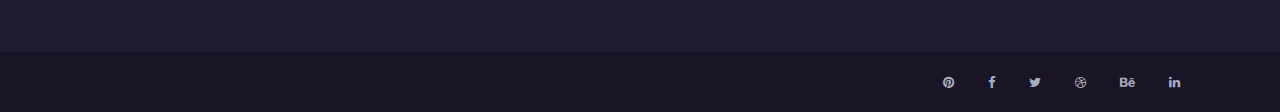
==== commit f067136e: "updating product page" ====
--- a/index.html
+++ b/index.html
@@ -232,7 +232,7 @@
                 <div class="row">
                     <div class="col-12 col-sm-6 col-lg-3">
                         <div class="single-footer-widget mb-100">
-                            <a href="#" class="mb-50 d-block"><img src="img/core-img/logo.png" alt=""></a>
+                            <a href="#" class="mb-50 d-block"><img src="img/core-img/griff.svg" alt=""></a>
                             <p>Etiam nec odio vestibulum est mattis effic iturut magna. Pellent esque sit amet tellus blandit. Etiam nec odio vestibul.</p>
                         </div>
                     </div>
--- a/style.css
+++ b/style.css
@@ -664,7 +664,8 @@
     -ms-flex: 0 0 25%;
     flex: 0 0 25%;
     max-width: 25%;
-    padding: 100px 20px;
+    padding-top: 50px;
+    padding-bottom:50px;
     position: relative;
     z-index: 1;
     -webkit-transition-duration: 750ms;
@@ -680,7 +681,7 @@
 }
 
 .more-service-content>h4 {
-    margin-bottom: 30px;
+    /* margin-bottom: 30px; */
     text-transform: capitalize;
 }
 
@@ -1033,17 +1034,23 @@
     margin-bottom: 50px;
 }
 
-.few-words-contents,
+/* .few-words-contents-I,
+.few-words-contents-G, */
 .few-words-thumb {
     -webkit-box-flex: 0;
     -ms-flex: 0 0 50%;
     flex: 0 0 50%;
     max-width: 50%;
-    height: 770px;
-}
-
-.few-words-contents {
+    padding: 75px 10px;
+    /* height: 770px; */
+}
+
+.indigoBackground {
     background-color: #211b31;
+}
+
+.greenBackground {
+    background-color: #2b311b;
 }
 
 .few-words-text .section-heading {
@@ -1454,9 +1461,9 @@
     color: #fff;
 }
 
-.skills-text>p {
+/* .skills-text>p {
     padding-right: 30px;
-}
+} */
 
 .skills-text>p:last-child {
     padding-right: 0;
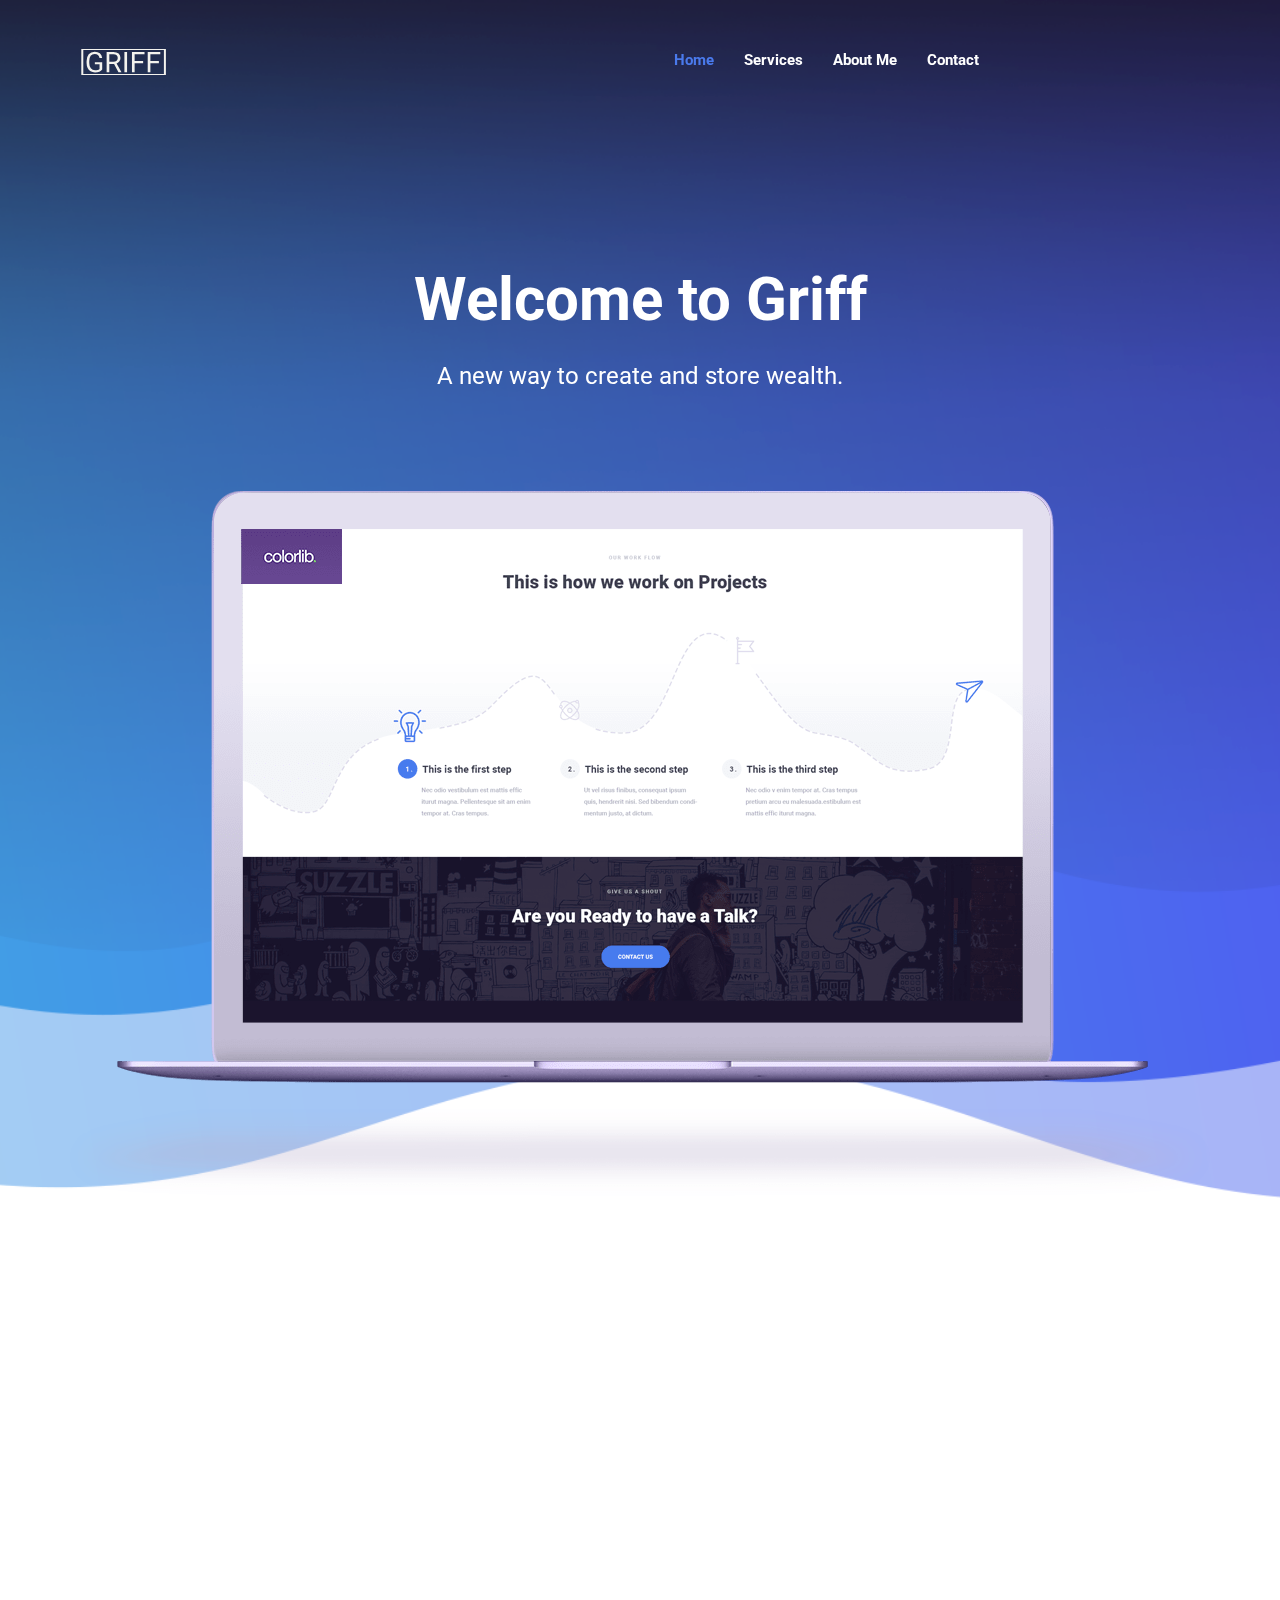
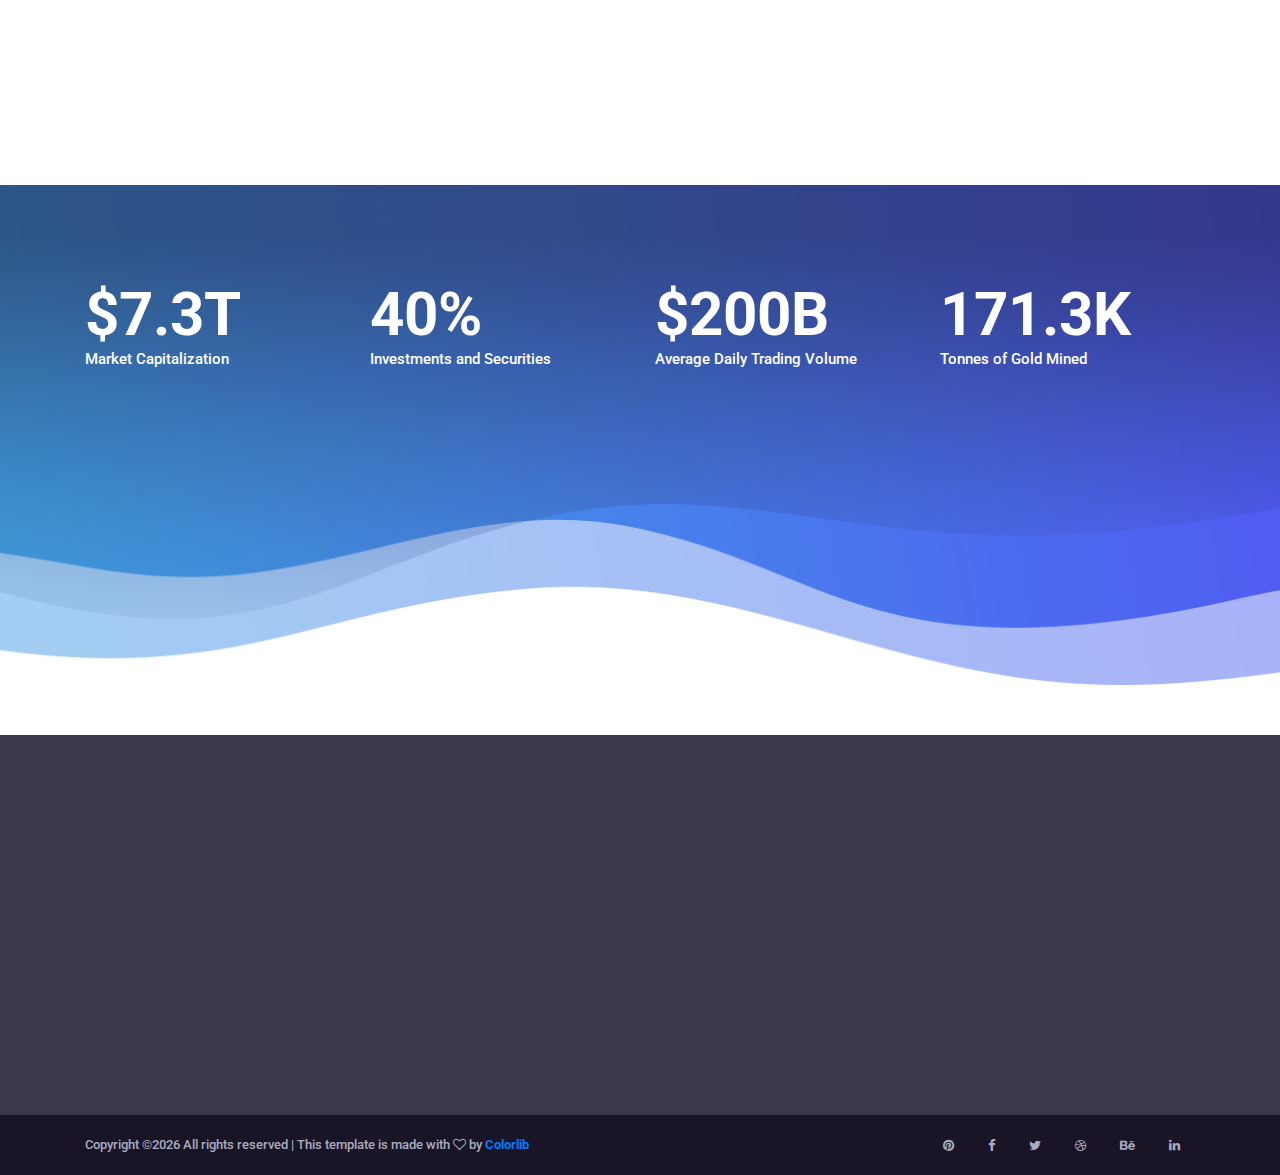
==== commit 2ff9a6bd: "about page and touchups" ====
--- a/index.html
+++ b/index.html
@@ -9,7 +9,7 @@
     <!-- The above 4 meta tags *must* come first in the head; any other head content must come *after* these tags -->
 
     <!-- Title -->
-    <title>Mosh - Creative Business Template | Home</title>
+    <title>Griff - Alchemy's Awesome | Home</title>
 
     <!-- Favicon -->
     <link rel="icon" href="img/core-img/favicon.ico">
@@ -52,7 +52,6 @@
                                     <li class="nav-item home active"><a class="nav-link" href="index.html">Home</a></li>
                                     <li class="nav-item services"><a class="nav-link" href="services.html">Services</a></li>
                                     <li class="nav-item about"><a class="nav-link" href="about.html">About Me</a></li>
-                                    <li class="nav-item portfolio"><a class="nav-link" href="portfolio.html">Portfolio</a></li>
                                     <li class="nav-item contact"><a class="nav-link" href="contact.html">Contact</a></li>
                                     <li class="nav-item"><a class="nav-link"></a></li>
                                     <li class="nav-item"><a class="nav-link"></a></li>
@@ -79,7 +78,7 @@
             <div class="single-hero-slide d-flex align-items-end justify-content-center">
                 <div class="hero-slide-content text-center">
                     <h2>Welcome to Griff</h2>
-                    <h4>(Some interesting phrase/words?) A new way to store wealth.</h4>
+                    <h4>A new way to create and store wealth.</h4>
                     <img class="slide-img" src="img/bg-img/device.png" alt="">
                 </div>
             </div>
@@ -100,17 +99,17 @@
 
     <!-- ***** Few Words Area Start ***** -->
     <section class="few-words-from-ceo d-md-flex">
-        <div class="few-words-contents indigoBackground d-flex align-items-center justify-content-center wow fadeInLeftBig" data-wow-delay="0.1s">
+        <div class="few-words-contents indigoBackground d-flex align-items-center justify-content-center wow fadeInLeftBig" style="max-width: 50%;padding:50px 0" data-wow-delay="0.1s">
             <div class="container-fluid">
                 <div class="row justify-content-center">
                     <div class="col-12 col-md-11 col-lg-9 col-xl-7">
                         <div class="few-words-text">
                             <div class="section-heading">
                                 <p>Problem</p>
-                                <h2>Fun facts about the team and why people love us</h2>
+                                <h2>Market Volitility and Inflation.</h2>
                             </div>
-                            <p>Etiam nec odio vestibulum est mattis effic iturut magna. Pellentesque sit am et tellus blandit. Etiam nec odio vestibul. Etiam nec odio vestibulum est mat tis effic iturut magna. Pellentesque sit amet tellus blandit.
-                                Etiam nec odio ves tibul. Nec odio vestibulum est mattis effic iturut magna. Pellente sque sita met tellus blandit. Etiam nec odio.</p>
+                            <p>Gold has always been the one thing people invest in during times of trouble. Due to recent market volitility gold has been saught after more than ever. Gold is a good hedge against inflation as well. The average
+                                inflation rate in the United States is a little over 2% per year. Gold gives us the ability to store this value in something solid, and sell it once we deem the time is right.</p>
                             <!-- <div class="ceo-meta-data d-flex align-items-center mt-50">
                                 <div class="ceo-thumb bg-img" style="background-image: url(img/bg-img/ceo.jpg);"></div>
                                 <div class="ceo-name">
@@ -124,17 +123,17 @@
             </div>
         </div>
         <!-- <div class="few-words-thumb bg-img wow fadeInRightBig" data-wow-delay="1.1s" style="background-image: url(img/bg-img/cta-2.jpg);"></div> -->
-        <div class="greenBackground few-words-thumb d-flex align-items-center justify-content-center wow fadeInRightBig" data-wow-delay="0.1s">
+        <div class="greenBackground indigoBackground d-flex align-items-center justify-content-center wow fadeInRightBig" style="max-width: 50%;padding:50px 0" data-wow-delay="0.1s">
             <div class="container-fluid">
                 <div class="row justify-content-center">
                     <div class="col-12 col-md-11 col-lg-9 col-xl-7">
                         <div class="few-words-text">
                             <div class="section-heading">
                                 <p>Solution</p>
-                                <h2>Fun facts about the team and why people love us</h2>
+                                <h2>Transmutation of the Elements.</h2>
                             </div>
-                            <p>Etiam nec odio vestibulum est mattis effic iturut magna. Pellentesque sit am et tellus blandit. Etiam nec odio vestibul. Etiam nec odio vestibulum est mat tis effic iturut magna. Pellentesque sit amet tellus blandit.
-                                Etiam nec odio ves tibul. Nec odio vestibulum est mattis effic iturut magna. Pellente sque sita met tellus blandit. Etiam nec odio.</p>
+                            <p>Transmutation is something many people have sought after for thousands of years. Today, without our technology, we believe this is possible. We have more knowledge than ever about the elements and how each plays a very
+                                important part in another. With these advancements, it is not only possible to purify elements into gold, but also elements such as iron, which is highly sought after in the construction industry.</p>
                             <!-- <div class="ceo-meta-data d-flex align-items-center mt-50">
                                 <div class="ceo-thumb bg-img" style="background-image: url(img/bg-img/ceo.jpg);"></div>
                                 <div class="ceo-name">
@@ -214,7 +213,7 @@
                     <div class="cta-content text-center wow fadeIn" data-wow-delay="0.5s">
                         <div class="section-heading">
                             <p>give us a shout</p>
-                            <h2>Are you Ready to have a Talk?</h2>
+                            <h2>We Put The GRIFF in Transmogrification</h2>
                             <a href="contact.html" class="btn mosh-btn">Contact Us</a>
                         </div>
                     </div>
@@ -225,112 +224,33 @@
     <!-- ***** CTA Area End ***** -->
 
     <!-- ***** Footer Area Start ***** -->
-    <footer class="footer-area clearfix">
-        <!-- Top Fotter Area -->
-        <div class="top-footer-area section_padding_100_0">
-            <div class="container">
-                <div class="row">
-                    <div class="col-12 col-sm-6 col-lg-3">
-                        <div class="single-footer-widget mb-100">
-                            <a href="#" class="mb-50 d-block"><img src="img/core-img/griff.svg" alt=""></a>
-                            <p>Etiam nec odio vestibulum est mattis effic iturut magna. Pellent esque sit amet tellus blandit. Etiam nec odio vestibul.</p>
-                        </div>
-                    </div>
-                    <div class="col-12 col-sm-6 col-lg-3">
-                        <div class="single-footer-widget mb-100">
-                            <h5>Fast links</h5>
-                            <ul>
-                                <li><a href="#">Home</a></li>
-                                <li><a href="#">Testimonials</a></li>
-                                <li><a href="#">Services &amp; Features</a></li>
-                                <li><a href="#">Accordions and tabs</a></li>
-                                <li><a href="#">Menu ideas</a></li>
-                            </ul>
-                        </div>
-                    </div>
-                    <div class="col-12 col-sm-6 col-lg-3">
-                        <div class="single-footer-widget mb-100">
-                            <h5>Blog</h5>
-                            <div class="footer-single--blog-post">
-                                <a href="#" class="blog-post-date">
-                                    <p>23 September, 2017</p>
-                                </a>
-                                <a href="#" class="blog-post-title">
-                                    <h6>Why we love stock photos</h6>
-                                </a>
-                            </div>
-                            <div class="footer-single--blog-post">
-                                <a href="#" class="blog-post-date">
-                                    <p>22 September, 2017</p>
-                                </a>
-                                <a href="#" class="blog-post-title">
-                                    <h6>Designin on grid. A few rules. </h6>
-                                </a>
-                            </div>
-                            <div class="footer-single--blog-post">
-                                <a href="#" class="blog-post-date">
-                                    <p>20 September, 2017</p>
-                                </a>
-                                <a href="#" class="blog-post-title">
-                                    <h6>2017 World Design Congress</h6>
-                                </a>
-                            </div>
-                        </div>
-                    </div>
-                    <div class="col-12 col-sm-6 col-lg-3">
-                        <div class="single-footer-widget mb-100">
-                            <h5>Contact Info</h5>
-                            <div class="footer-single-contact-info d-flex">
-                                <div class="contact-icon">
-                                    <img src="img/core-img/map.png" alt="">
-                                </div>
-                                <p>4127/ 5B-C Mislane Road, Gibraltar, UK</p>
-                            </div>
-                            <div class="footer-single-contact-info d-flex">
-                                <div class="contact-icon">
-                                    <img src="img/core-img/call.png" alt="">
-                                </div>
-                                <p>Main: 203-808-8613 <br> Office: 203-808-8648</p>
-                            </div>
-                            <div class="footer-single-contact-info d-flex">
-                                <div class="contact-icon">
-                                    <img src="img/core-img/message.png" alt="">
-                                </div>
-                                <p>office@yourbusiness.com</p>
-                            </div>
-                        </div>
-                    </div>
-                </div>
-            </div>
-        </div>
-        <!-- Fotter Bottom Area -->
-        <div class="footer-bottom-area">
-            <div class="container h-100">
-                <div class="row h-100">
-                    <div class="col-12 h-100">
-                        <div class="footer-bottom-content h-100 d-md-flex justify-content-between align-items-center">
-                            <div class="copyright-text">
-                                <p style="opacity: 0">
-                                    <!-- Link back to Colorlib can't be removed. Template is licensed under CC BY 3.0. -->
-                                    Copyright &copy;<script>
-                                        document.write(new Date().getFullYear());
-                                    </script> All rights reserved | This template is made with <i class="fa fa-heart-o" aria-hidden="true"></i> by <a href="https://colorlib.com" target="_blank">Colorlib</a>
-                                    <!-- Link back to Colorlib can't be removed. Template is licensed under CC BY 3.0. -->
-                                </p>
-                            </div>
-                            <div class="footer-social-info">
-                                <a href="#"><i class="fa fa-pinterest" aria-hidden="true"></i></a>
-                                <a href="#"><i class="fa fa-facebook" aria-hidden="true"></i></a>
-                                <a href="#"><i class="fa fa-twitter" aria-hidden="true"></i></a>
-                                <a href="#"><i class="fa fa-dribbble" aria-hidden="true"></i></a>
-                                <a href="#"><i class="fa fa-behance" aria-hidden="true"></i></a>
-                                <a href="#"><i class="fa fa-linkedin" aria-hidden="true"></i></a>
-                            </div>
-                        </div>
-                    </div>
-                </div>
-            </div>
-        </div>
+    <div class="footer-bottom-area">
+        <div class="container h-100">
+            <div class="row h-100">
+                <div class="col-12 h-100">
+                    <div class="footer-bottom-content h-100 d-md-flex justify-content-between align-items-center">
+                        <div class="copyright-text">
+                            <p>
+                                <!-- Link back to Colorlib can't be removed. Template is licensed under CC BY 3.0. -->
+                                Copyright &copy;<script>
+                                    document.write(new Date().getFullYear());
+                                </script> All rights reserved | This template is made with <i class="fa fa-heart-o" aria-hidden="true"></i> by <a href="https://colorlib.com" target="_blank">Colorlib</a>
+                                <!-- Link back to Colorlib can't be removed. Template is licensed under CC BY 3.0. -->
+                            </p>
+                        </div>
+                        <div class="footer-social-info">
+                            <a href="https://youtu.be/oHg5SJYRHA0"><i class="fa fa-pinterest" aria-hidden="true"></i></a>
+                            <a href="https://youtu.be/oHg5SJYRHA0"><i class="fa fa-facebook" aria-hidden="true"></i></a>
+                            <a href="https://youtu.be/oHg5SJYRHA0"><i class="fa fa-twitter" aria-hidden="true"></i></a>
+                            <a href="https://youtu.be/oHg5SJYRHA0"><i class="fa fa-dribbble" aria-hidden="true"></i></a>
+                            <a href="https://youtu.be/oHg5SJYRHA0"><i class="fa fa-behance" aria-hidden="true"></i></a>
+                            <a href="https://youtu.be/oHg5SJYRHA0"><i class="fa fa-linkedin" aria-hidden="true"></i></a>
+                        </div>
+                    </div>
+                </div>
+            </div>
+        </div>
+    </div>
     </footer>
     <!-- ***** Footer Area End ***** -->
 
--- a/style.css
+++ b/style.css
@@ -785,6 +785,22 @@
     transition-duration: 500ms;
 }
 
+.single-workflow-area-a>h2 {
+    font-size: 16px;
+    -webkit-box-flex: 0;
+    -ms-flex: 0 0 47px;
+    flex: 0 0 47px;
+    width: 47px !important;
+    height: 47px !important;
+    text-align: center;
+    background-color: #4a7aec;
+    color: #f3f5f9;
+    line-height: 47px;
+    border-radius: 50%;
+    -webkit-transition-duration: 500ms;
+    transition-duration: 500ms;
+}
+
 .workflow-content h4 {
     margin-bottom: 30px;
 }
@@ -792,6 +808,11 @@
 .single-workflow-area:hover h2 {
     background-color: #4a7aec;
     color: #fff;
+}
+
+.single-workflow-area-a:hover h2 {
+    background-color: #f3f5f9;
+    color: #000;
 }
 
 .workflow-slides-area {
